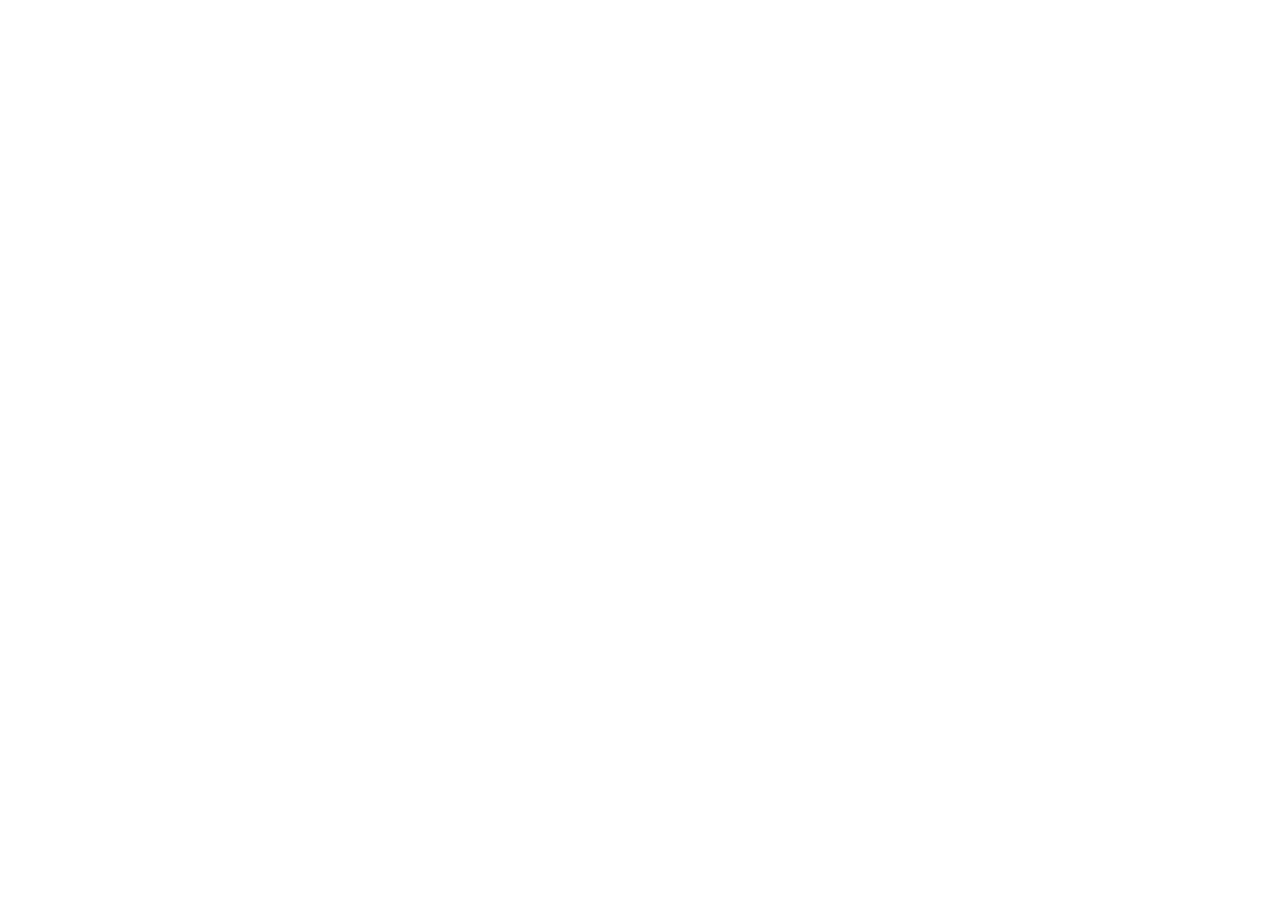
==== index.html @ fe88d81e "testing" ====
<!-- AR.js by @jerome_etienne - github: https://github.com/jeromeetienne/ar.js - info: https://medium.com/arjs/augmented-reality-in-10-lines-of-html-4e193ea9fdbf -->
<html>
	<head>
		<title>AR</title>
		<script src="https://aframe.io/releases/0.6.0/aframe.min.js"></script>
		<script src="https://jeromeetienne.github.io/AR.js/aframe/build/aframe-ar.js"></script>
		<script src="../gif_related/aframe-text-geometry-component.min.js"></script>
		<script src="../gif_related/aframe-gif-shader.js"></script>
		<script src = "aframe-geometry.js" ></script>
		<script src = "aframe-gif-shader.js" ></script>
	</head>

	<body style='margin : 0px; overflow: hidden;'>
		<a-scene embedded arjs='sourceType: webcam;'>
			<a-entity scale="2 1 10" rotation="-90 0 0" geometry="primitive:plane" material="shader:gif;src:url(giphy.gif);" gif="" transparent="true" >
				<a-animation attribute="scale"
	              dur="10000"
	              from= "2 1 1"
	              to="2 1 2"
	              direction='alternate-reverse'
	              easing= "ease-in"
	              repeat="none">
				</a-animation>
			<!--<a-animation attribute="scale"-->
	  <!--            dur="1000"-->
	  <!--            from= "1 1 1"-->
	  <!--            to="2 2 2"-->
	  <!--            easing= "ease-in-out-circ"     -->
	  <!--            >-->
			<!--</a-animation>-->
			</a-entity>
			<a-marker-camera type='pattern' url='pattern-marker.patt'></a-marker-camera>
		</a-scene>
	</body>

</html>

	<!--<a-sphere src="https://raw.githubusercontent.com/aframevr/sample-assets/master/assets/images/space/earth_atmos_4096.jpg" radius="0.5" position="0 0.5 0" segments-height="53">-->
	     <!--    <a-animation attribute="scale"-->
	     <!--         dur="1000"-->
	     <!--         from= "1 1 1"-->
	     <!--         to="2 2 2"-->
	     <!--         direction='alternate-reverse'-->
	     <!--         easing= "ease-in-out-circ"     -->
	     <!--         repeat="indefinite"></a-animation>-->
	    	<!--</a-sphere>		-->
	    	<!--<a-box position="0 0.5 0" material='opacity: 0.5;'>-->
	   <!-- 		<video width="320" height="240" controls playsinline autoplay muted id="videoId">-->
				<!--  <source src="movie.mp4" type="video/mp4">-->
				<!--  <source src="movie.ogg" type="video/ogg">-->
				<!--  Your browser does not support the video tag.-->
				<!--</video>-->
	    		<!--<video width="320" height="240" controls autoplay muted id="videoId">-->
				<!--  <source src="https://www.youtube.com/embed/tgbNymZ7vqY?autoplay=1" type="video/mp4">-->
				<!--  Your browser does not support the video tag.-->
				<!--</video>-->
			<!--</a-box>-->
		<!--<a-marker-camera preset='myCustomMarker'>-->
		<!--	<a-box position='0 0.5 0' color='blue' material='opacity: 0.5;'></a-box>-->
		<!--</a-marker-camera>-->

			<!--<a-marker preset='hiro' type='pattern' url='pattern-marker4.patt'></a-marker>-->
				<!--<a-sphere position='0 0.5 0' color='blue' material='opacity: 0.5;'></a-sphere>-->
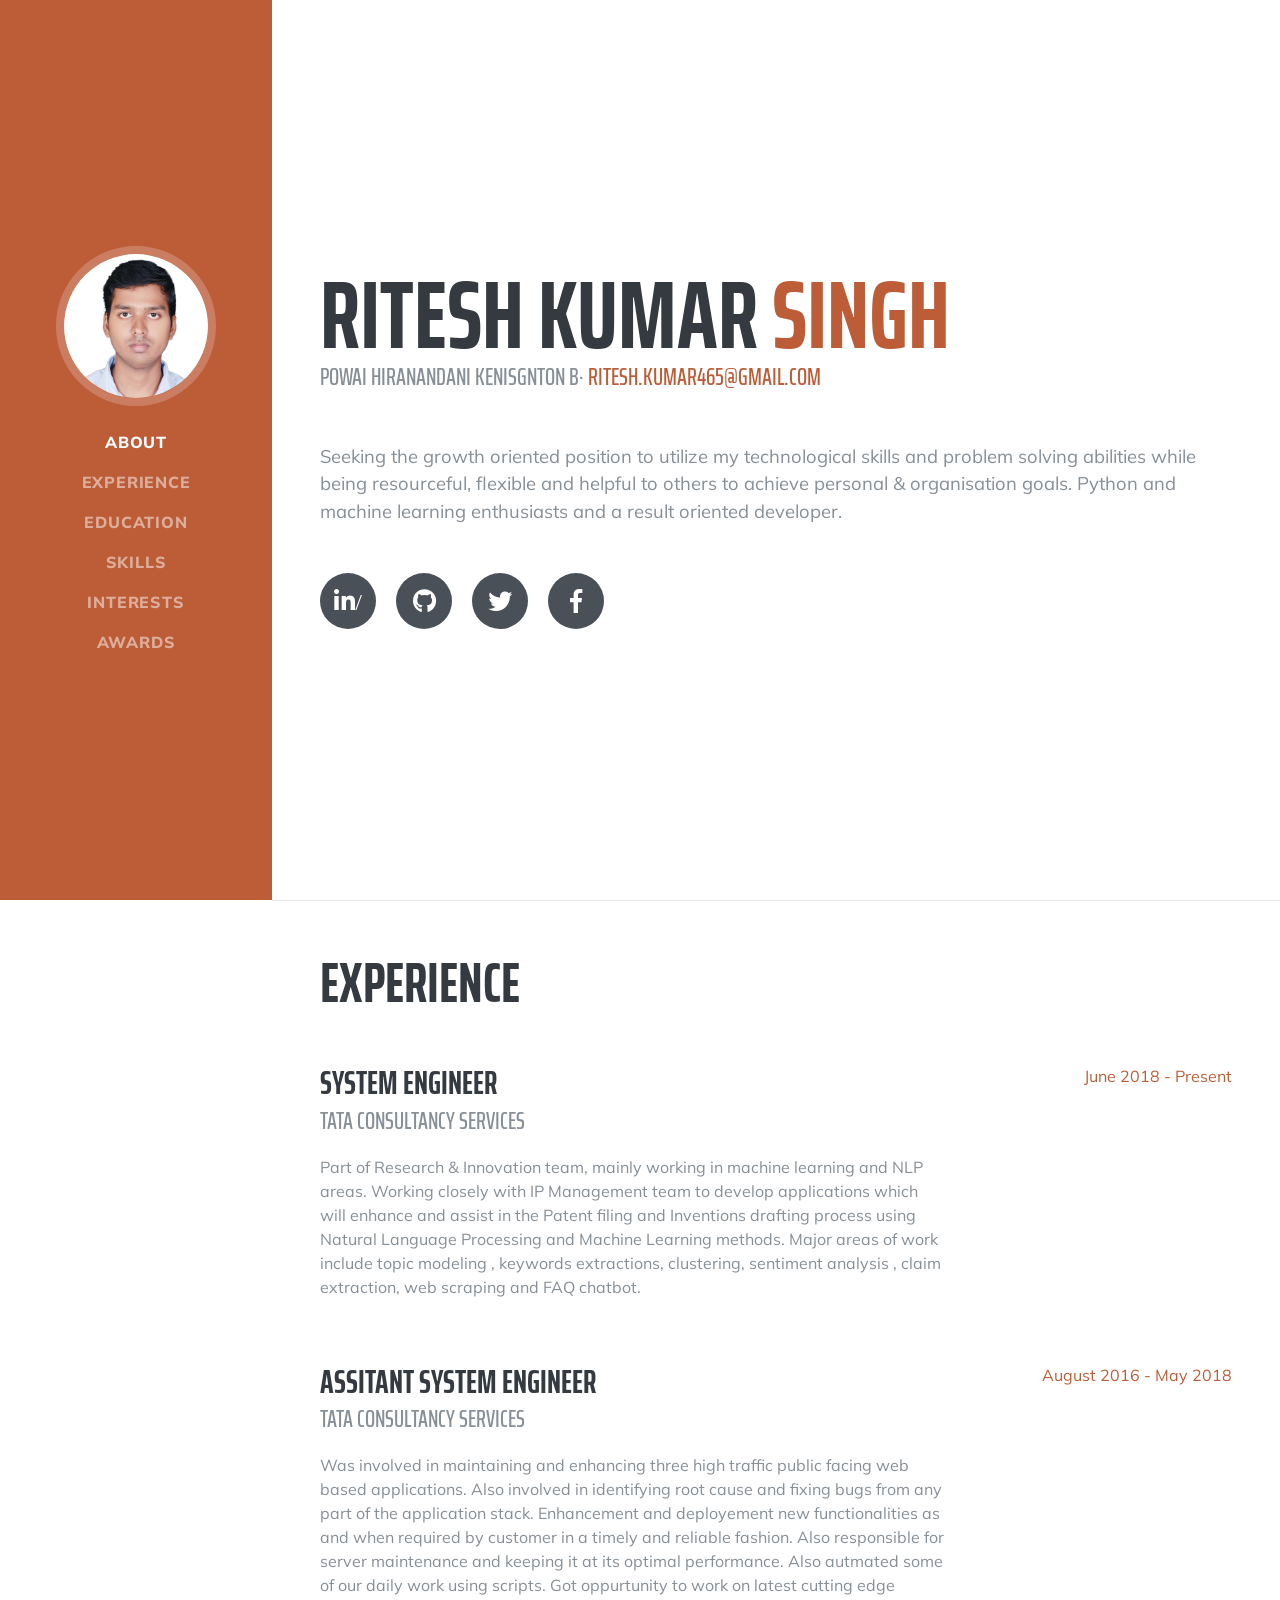
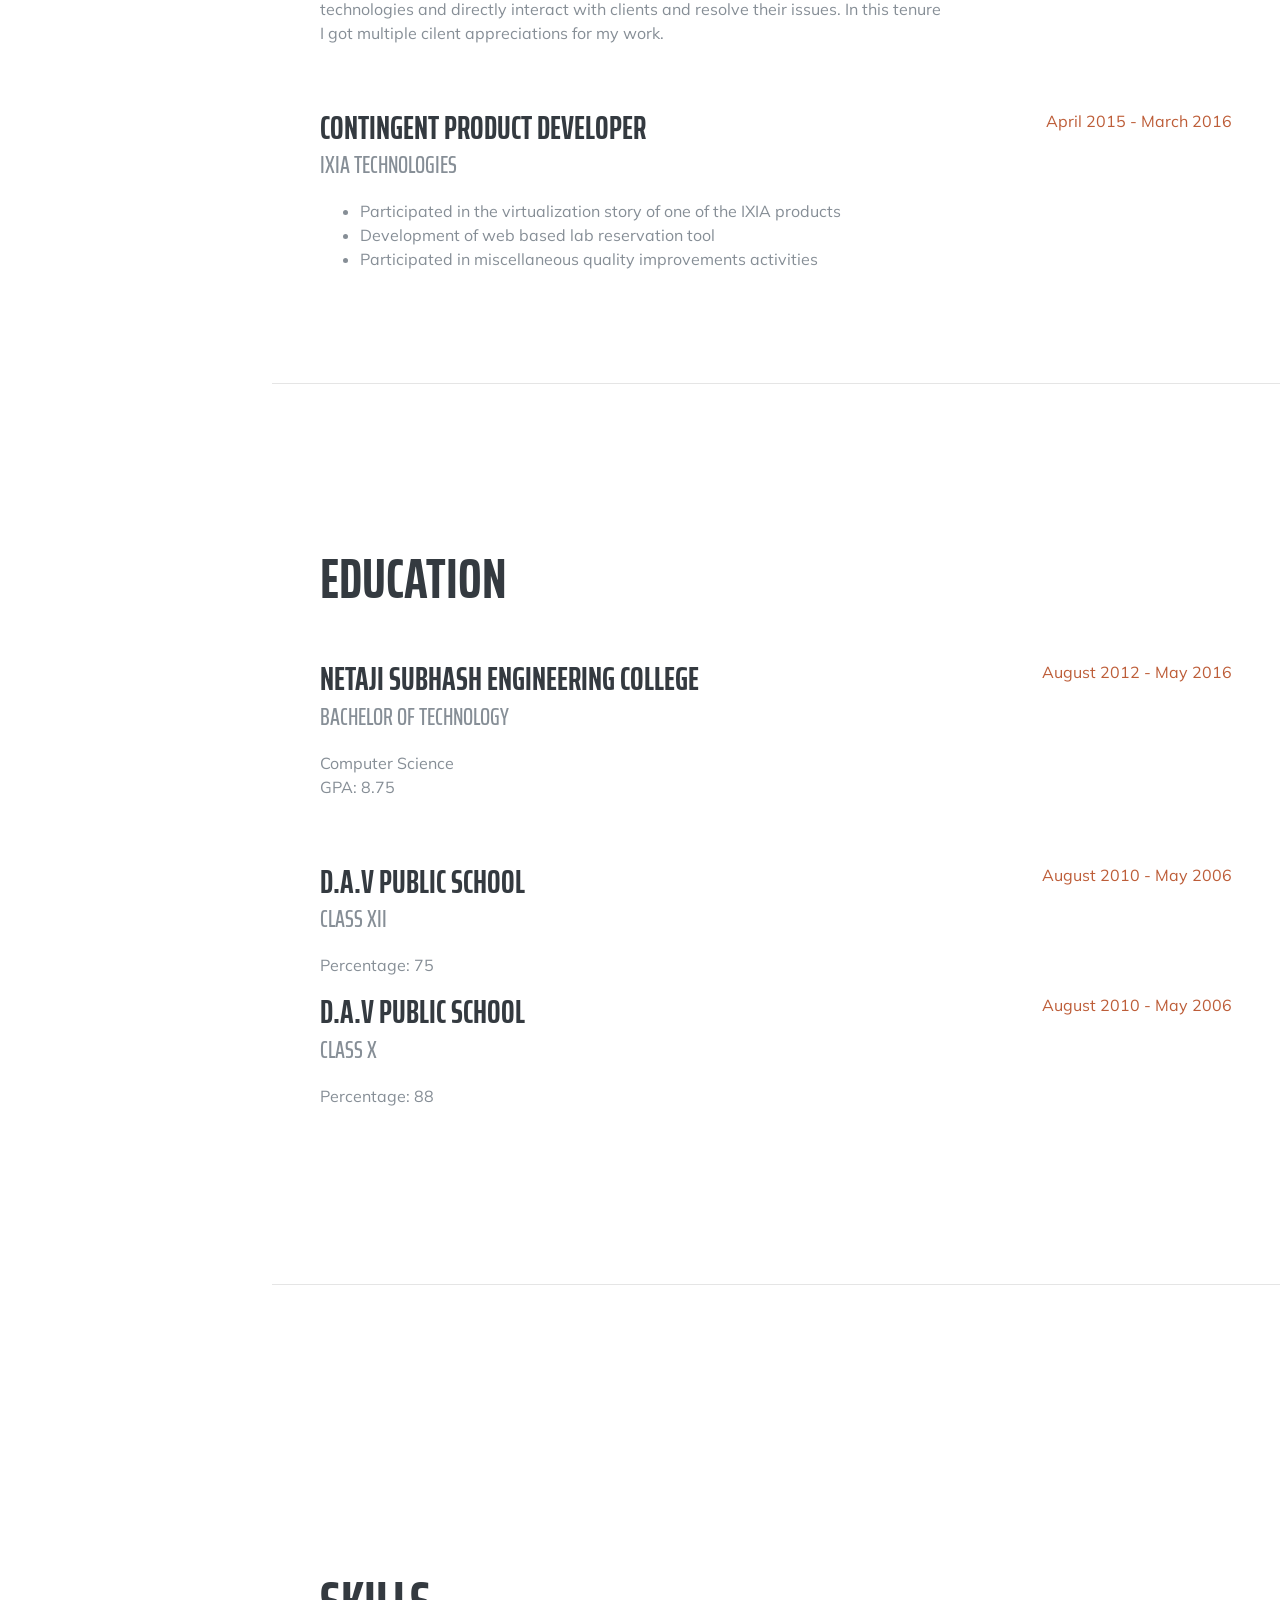
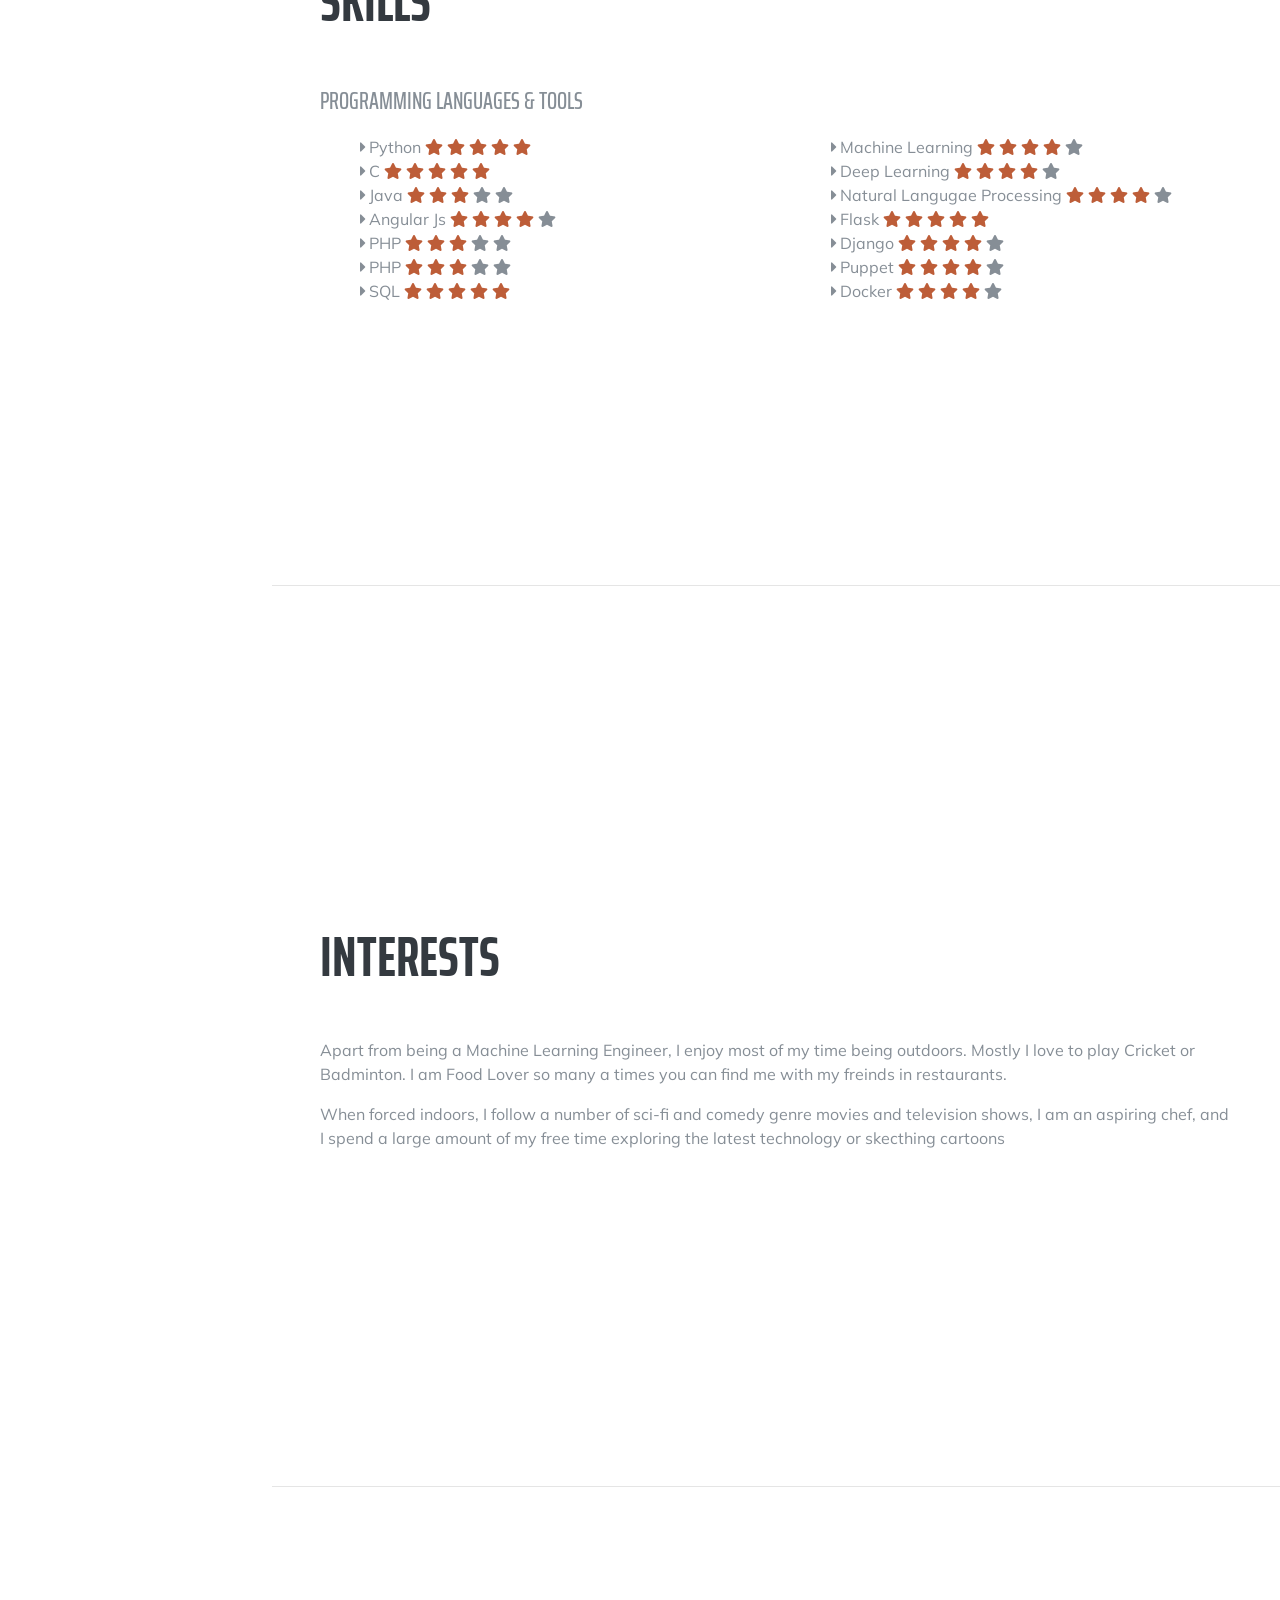
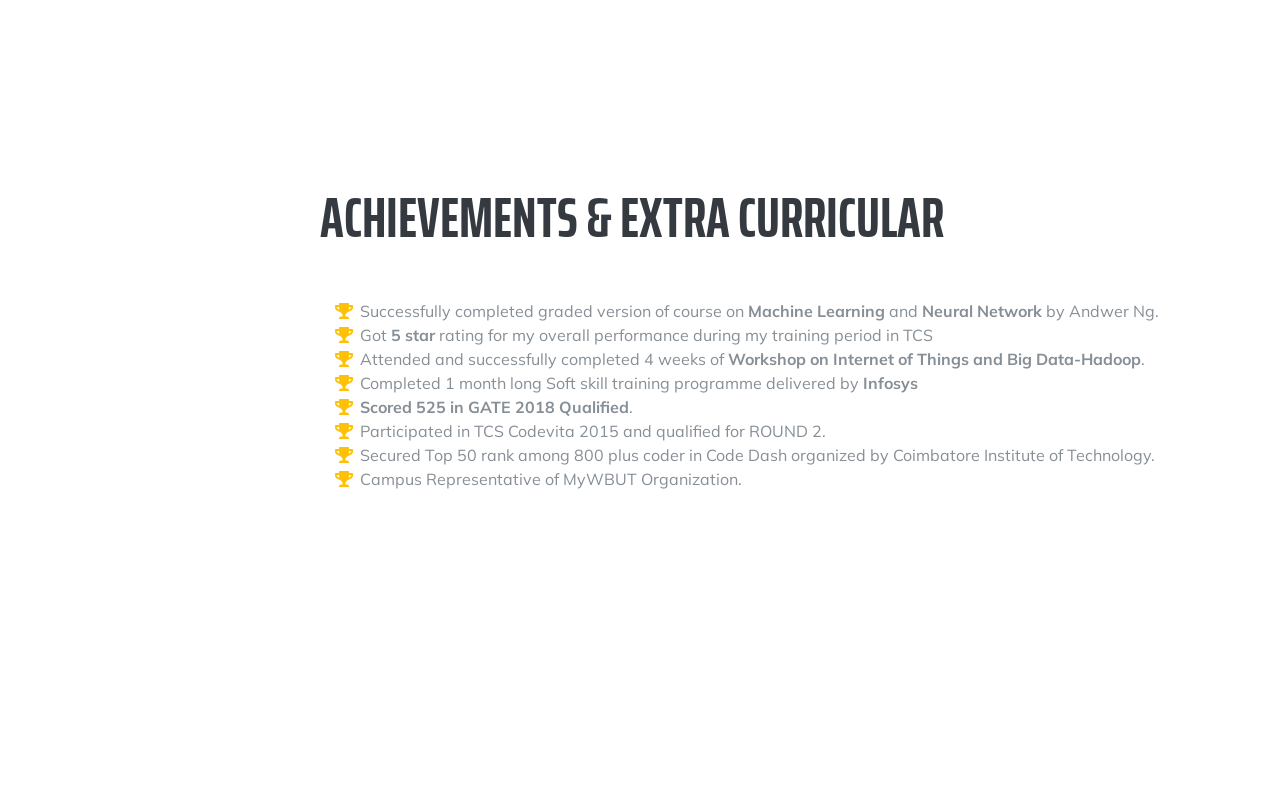
==== commit 67ee534e: "Initial push" ====
--- a/index.html
+++ b/index.html
@@ -1,65 +1,399 @@
-
-
-<!-- AR.js by @jerome_etienne - github: https://github.com/jeromeetienne/ar.js - info: https://medium.com/arjs/augmented-reality-in-10-lines-of-html-4e193ea9fdbf -->
-<html>
-	<head>
-		<title>AR</title>
-		<script src="https://aframe.io/releases/0.6.0/aframe.min.js"></script>
-		<script src="https://jeromeetienne.github.io/AR.js/aframe/build/aframe-ar.js"></script>
-		<script src="../gif_related/aframe-text-geometry-component.min.js"></script>
-		<script src="../gif_related/aframe-gif-shader.js"></script>
-		<script src = "aframe-geometry.js" ></script>
-		<script src = "aframe-gif-shader.js" ></script>
-	</head>
-
-	<body style='margin : 0px; overflow: hidden;'>
-		<a-scene embedded arjs='sourceType: webcam;'>
-			<a-entity scale="2 1 10" rotation="-90 0 0" geometry="primitive:plane" material="shader:gif;src:url(giphy.gif);" gif="" transparent="true" >
-				<a-animation attribute="scale"
-	              dur="10000"
-	              from= "2 1 1"
-	              to="2 1 2"
-	              direction='alternate-reverse'
-	              easing= "ease-in"
-	              repeat="none">
-				</a-animation>
-			<!--<a-animation attribute="scale"-->
-	  <!--            dur="1000"-->
-	  <!--            from= "1 1 1"-->
-	  <!--            to="2 2 2"-->
-	  <!--            easing= "ease-in-out-circ"     -->
-	  <!--            >-->
-			<!--</a-animation>-->
-			</a-entity>
-			<a-marker-camera type='pattern' url='pattern-marker.patt'></a-marker-camera>
-		</a-scene>
-	</body>
+<!DOCTYPE html>
+<html lang="en">
+
+<head>
+
+  <meta charset="utf-8">
+  <meta name="viewport" content="width=device-width, initial-scale=1, shrink-to-fit=no">
+  <meta name="description" content="">
+  <meta name="author" content="">
+
+  <title>Resume - Start Bootstrap Theme</title>
+
+  <!-- Bootstrap core CSS -->
+  <link href="vendor/bootstrap/css/bootstrap.min.css" rel="stylesheet">
+
+  <!-- Custom fonts for this template -->
+  <link href="https://fonts.googleapis.com/css?family=Saira+Extra+Condensed:500,700" rel="stylesheet">
+  <link href="https://fonts.googleapis.com/css?family=Muli:400,400i,800,800i" rel="stylesheet">
+  <link href="vendor/fontawesome-free/css/all.min.css" rel="stylesheet">
+
+  <!-- Custom styles for this template -->
+  <link href="css/resume.min.css" rel="stylesheet">
+
+</head>
+
+<body id="page-top">
+
+  <nav class="navbar navbar-expand-lg navbar-dark bg-primary fixed-top" id="sideNav">
+    <a class="navbar-brand js-scroll-trigger" href="#page-top">
+      <span class="d-block d-lg-none">Ritesh Kumar Singh</span>
+      <span class="d-none d-lg-block">
+        <img class="img-fluid img-profile rounded-circle mx-auto mb-2" src="img/profile.jpg" alt="">
+      </span>
+    </a>
+    <button class="navbar-toggler" type="button" data-toggle="collapse" data-target="#navbarSupportedContent" aria-controls="navbarSupportedContent" aria-expanded="false" aria-label="Toggle navigation">
+      <span class="navbar-toggler-icon"></span>
+    </button>
+    <div class="collapse navbar-collapse" id="navbarSupportedContent">
+      <ul class="navbar-nav">
+        <li class="nav-item">
+          <a class="nav-link js-scroll-trigger" href="#about">About</a>
+        </li>
+        <li class="nav-item">
+          <a class="nav-link js-scroll-trigger" href="#experience">Experience</a>
+        </li>
+        <li class="nav-item">
+          <a class="nav-link js-scroll-trigger" href="#education">Education</a>
+        </li>
+        <li class="nav-item">
+          <a class="nav-link js-scroll-trigger" href="#skills">Skills</a>
+        </li>
+        <li class="nav-item">
+          <a class="nav-link js-scroll-trigger" href="#interests">Interests</a>
+        </li>
+        <li class="nav-item">
+          <a class="nav-link js-scroll-trigger" href="#awards">Awards</a>
+        </li>
+      </ul>
+    </div>
+  </nav>
+
+  <div class="container-fluid p-0">
+
+    <section class="resume-section p-3 p-lg-5 d-flex align-items-center" id="about">
+      <div class="w-100">
+        <h1 class="mb-0">Ritesh Kumar
+          <span class="text-primary">Singh</span>
+        </h1>
+        <div class="subheading mb-5">Powai Hiranandani Kenisgnton B·
+          <a href="mailto:name@email.com">ritesh.kumar465@gmail.com</a>
+        </div>
+        <p class="lead mb-5">Seeking the growth oriented position to utilize my technological skills and problem solving abilities while being resourceful, flexible and helpful to others to achieve personal & organisation goals. Python and machine learning enthusiasts and a result oriented developer.</p>
+        <div class="social-icons">
+          <a href="https://www.linkedin.com/in/ritesh-kumar-singh-38a24ab8">
+            <i class="fab fa-linkedin-in">/</i>
+          </a>
+          <a href="https://github.com/RiteshKSingh1709">
+            <i class="fab fa-github"></i>
+          </a>
+          <a href="#">
+            <i class="fab fa-twitter"></i>
+          </a>
+          <a href="https://www.facebook.com/profile.php?id=100002475124875">
+            <i class="fab fa-facebook-f"></i>
+          </a>
+        </div>
+      </div>
+    </section>
+
+    <hr class="m-0">
+
+    <section class="resume-section p-3 p-lg-5 d-flex justify-content-center" id="experience">
+      <div class="w-100">
+        <h2 class="mb-5">Experience</h2>
+
+        <div class="resume-item d-flex flex-column flex-md-row justify-content-between mb-5">
+          <div class="resume-content">
+            <h3 class="mb-0">System Engineer</h3>
+            <div class="subheading mb-3">Tata Consultancy Services</div>
+            <p>Part of Research & Innovation team, mainly working in machine learning
+                and NLP areas. Working closely with IP Management team to develop applications which will
+                enhance and assist in the Patent filing and Inventions drafting process using Natural Language
+                Processing and Machine Learning methods. Major areas of work include topic modeling ,
+                keywords extractions, clustering, sentiment analysis , claim extraction, web scraping and FAQ
+                chatbot.
+          </p>
+          </div>
+          <div class="resume-date text-md-right">
+            <span class="text-primary">June 2018 - Present</span>
+          </div>
+        </div>
+
+        <div class="resume-item d-flex flex-column flex-md-row justify-content-between mb-5">
+          <div class="resume-content">
+            <h3 class="mb-0">Assitant System Engineer</h3>
+            <div class="subheading mb-3">Tata Consultancy Services</div>
+            <p>Was involved in maintaining and enhancing three high traffic public
+                facing web based applications. Also involved in identifying root cause and fixing bugs from any
+                part of the application stack. Enhancement and deployement new functionalities as and when
+                required by customer in a timely and reliable fashion. Also responsible for server maintenance
+                and keeping it at its optimal performance. Also autmated some of our daily work using scripts.
+                Got oppurtunity to work on latest cutting edge technologies and directly interact with clients and
+                resolve their issues. In this tenure I got multiple cilent appreciations for my work.
+            </p>
+          </div>
+          <div class="resume-date text-md-right">
+            <span class="text-primary">August 2016 - May 2018</span>
+          </div>
+        </div>
+
+        <div class="resume-item d-flex flex-column flex-md-row justify-content-between mb-5">
+          <div class="resume-content">
+            <h3 class="mb-0">Contingent Product Developer</h3>
+            <div class="subheading mb-3">Ixia Technologies</div>
+            <ul>
+              <li>Participated in the virtualization story of one of the IXIA products</li>
+              <li>Development of web based lab reservation tool</li>
+              <li>Participated in miscellaneous quality improvements activities</li>
+            </ul>
+          </div>
+          <div class="resume-date text-md-right">
+            <span class="text-primary">April 2015 - March 2016</span>
+          </div>
+        </div>
+
+      </div>
+
+    </section>
+
+    <hr class="m-0">
+
+    <section class="resume-section p-3 p-lg-5 d-flex align-items-center" id="education">
+      <div class="w-100">
+        <h2 class="mb-5">Education</h2>
+
+        <div class="resume-item d-flex flex-column flex-md-row justify-content-between mb-5">
+          <div class="resume-content">
+            <h3 class="mb-0">Netaji Subhash Engineering College</h3>
+            <div class="subheading mb-3">Bachelor of Technology</div>
+            <div>Computer Science</div>
+            <p>GPA: 8.75</p>
+          </div>
+          <div class="resume-date text-md-right">
+            <span class="text-primary">August 2012 - May 2016</span>
+          </div>
+        </div>
+
+        <div class="resume-item d-flex flex-column flex-md-row justify-content-between">
+          <div class="resume-content">
+            <h3 class="mb-0">D.A.V Public School</h3>
+            <div class="subheading mb-3">Class XII</div>
+            <p>Percentage: 75</p>
+          </div>
+          <div class="resume-date text-md-right">
+            <span class="text-primary">August 2010 - May 2006</span>
+          </div>
+        </div>
+
+        <div class="resume-item d-flex flex-column flex-md-row justify-content-between">
+          <div class="resume-content">
+            <h3 class="mb-0">D.A.V Public School</h3>
+            <div class="subheading mb-3">Class X</div>
+            <p>Percentage: 88</p>
+          </div>
+          <div class="resume-date text-md-right">
+            <span class="text-primary">August 2010 - May 2006</span>
+          </div>
+        </div>
+
+      </div>
+    </section>
+
+    <hr class="m-0">
+    
+    <section class="resume-section p-3 p-lg-5 d-flex align-items-center" id="skills">
+      <div class="w-100">
+        <h2 class="mb-5">Skills</h2>
+
+        <div class="subheading mb-3">Programming Languages &amp; Tools</div>
+          <div class="row">
+            <div class="col-md-6">
+                <ul class="fa-ul mb-0">
+                  <li>
+                        <i class="fas fa-caret-right" ></i>
+                        Python
+                        <i class="fas fa-star" style="color:#bd5d38;"></i>
+                        <i class="fas fa-star" style="color:#bd5d38;"></i>
+                        <i class="fas fa-star" style="color:#bd5d38;"></i>
+                        <i class="fas fa-star" style="color:#bd5d38;"></i>
+                        <i class="fas fa-star" style="color:#bd5d38;"></i>
+                    </li>
+                    <li>
+                        <i class="fas fa-caret-right" ></i>
+                        C
+                        <i class="fas fa-star" style="color:#bd5d38;"></i>
+                        <i class="fas fa-star" style="color:#bd5d38;"></i>
+                        <i class="fas fa-star" style="color:#bd5d38;"></i>
+                        <i class="fas fa-star" style="color:#bd5d38;"></i>
+                        <i class="fas fa-star" style="color:#bd5d38;"></i>
+                    </li>
+                    <li>
+                        <i class="fas fa-caret-right" ></i>
+                        Java
+                        <i class="fas fa-star" style="color:#bd5d38;"></i>
+                        <i class="fas fa-star" style="color:#bd5d38;"></i>
+                        <i class="fas fa-star" style="color:#bd5d38;"></i>
+                        <i class="fas fa-star"></i>
+                        <i class="fas fa-star"></i>
+                    </li>
+                    <li>
+                        <i class="fas fa-caret-right" ></i>
+                        Angular Js
+                        <i class="fas fa-star" style="color:#bd5d38;"></i>
+                        <i class="fas fa-star" style="color:#bd5d38;"></i>
+                        <i class="fas fa-star" style="color:#bd5d38;"></i>
+                        <i class="fas fa-star" style="color:#bd5d38;"></i>
+                        <i class="fas fa-star"></i>
+                    </li>
+                    <li>
+                        <i class="fas fa-caret-right" ></i>
+                        PHP
+                        <i class="fas fa-star" style="color:#bd5d38;"></i>
+                        <i class="fas fa-star" style="color:#bd5d38;"></i>
+                        <i class="fas fa-star" style="color:#bd5d38;"></i>
+                        <i class="fas fa-star"></i>
+                        <i class="fas fa-star"></i>
+                    </li>
+                    <li>
+                        <i class="fas fa-caret-right" ></i>
+                        PHP
+                        <i class="fas fa-star" style="color:#bd5d38;"></i>
+                        <i class="fas fa-star" style="color:#bd5d38;"></i>
+                        <i class="fas fa-star" style="color:#bd5d38;"></i>
+                        <i class="fas fa-star"></i>
+                        <i class="fas fa-star"></i>
+                    </li>
+                    <li>
+                        <i class="fas fa-caret-right" ></i>
+                        SQL
+                        <i class="fas fa-star" style="color:#bd5d38;"></i>
+                        <i class="fas fa-star" style="color:#bd5d38;"></i>
+                        <i class="fas fa-star" style="color:#bd5d38;"></i>
+                        <i class="fas fa-star" style="color:#bd5d38;"></i>
+                        <i class="fas fa-star" style="color:#bd5d38;"></i>
+                    </li>
+                </ul>
+
+                </div>
+                <div class="col-md-6">
+                  <ul class="fa-ul mb-0">
+                      <li>
+                        <i class="fas fa-caret-right" ></i>
+                        Machine Learning
+                        <i class="fas fa-star" style="color:#bd5d38;"></i>
+                        <i class="fas fa-star" style="color:#bd5d38;"></i>
+                        <i class="fas fa-star" style="color:#bd5d38;"></i>
+                        <i class="fas fa-star" style="color:#bd5d38;"></i>
+                        <i class="fas fa-star" style="color:"></i>
+                      </li>
+                      <li>
+                        <i class="fas fa-caret-right" ></i>
+                        Deep Learning
+                        <i class="fas fa-star" style="color:#bd5d38;"></i>
+                        <i class="fas fa-star" style="color:#bd5d38;"></i>
+                        <i class="fas fa-star" style="color:#bd5d38;"></i>
+                        <i class="fas fa-star" style="color:#bd5d38;"></i>
+                        <i class="fas fa-star" style="color:"></i>
+                      </li>
+                      <li>
+                        <i class="fas fa-caret-right" ></i>
+                        Natural Langugae Processing
+                        <i class="fas fa-star" style="color:#bd5d38;"></i>
+                        <i class="fas fa-star" style="color:#bd5d38;"></i>
+                        <i class="fas fa-star" style="color:#bd5d38;"></i>
+                        <i class="fas fa-star" style="color:#bd5d38;"></i>
+                        <i class="fas fa-star" style="color:"></i>
+                      </li>
+                        <li>
+                        <i class="fas fa-caret-right" ></i>
+                        Flask
+                        <i class="fas fa-star" style="color:#bd5d38;"></i>
+                        <i class="fas fa-star" style="color:#bd5d38;"></i>
+                        <i class="fas fa-star" style="color:#bd5d38;"></i>
+                        <i class="fas fa-star" style="color:#bd5d38;"></i>
+                        <i class="fas fa-star" style="color:#bd5d38;"></i>
+                      </li>
+                        <li>
+                        <i class="fas fa-caret-right" ></i>
+                        Django
+                        <i class="fas fa-star" style="color:#bd5d38;"></i>
+                        <i class="fas fa-star" style="color:#bd5d38;"></i>
+                        <i class="fas fa-star" style="color:#bd5d38;"></i>
+                        <i class="fas fa-star" style="color:#bd5d38;"></i>
+                        <i class="fas fa-star"></i>
+                      </li>
+                        <li>
+                        <i class="fas fa-caret-right" ></i>
+                        Puppet
+                        <i class="fas fa-star" style="color:#bd5d38;"></i>
+                        <i class="fas fa-star" style="color:#bd5d38;"></i>
+                        <i class="fas fa-star" style="color:#bd5d38;"></i>
+                        <i class="fas fa-star" style="color:#bd5d38;"></i>
+                        <i class="fas fa-star"></i>
+                      </li>
+                      <li>
+                        <i class="fas fa-caret-right" ></i>
+                        Docker
+                        <i class="fas fa-star" style="color:#bd5d38;"></i>
+                        <i class="fas fa-star" style="color:#bd5d38;"></i>
+                        <i class="fas fa-star" style="color:#bd5d38;"></i>
+                        <i class="fas fa-star" style="color:#bd5d38;"></i>
+                        <i class="fas fa-star"></i>
+                      </li>
+                  </ul>
+                </div>
+          </div>
+    </section>
+
+    <hr class="m-0">
+
+    <section class="resume-section p-3 p-lg-5 d-flex align-items-center" id="interests">
+      <div class="w-100">
+        <h2 class="mb-5">Interests</h2>
+        <p>Apart from being a Machine Learning Engineer, I enjoy most of my time being outdoors. Mostly I love to play Cricket or Badminton. I am Food Lover so many a times you can find me with my freinds in restaurants. </p>
+        <p class="mb-0">When forced indoors, I follow a number of sci-fi and comedy genre movies and television shows, I am an aspiring chef, and I spend a large amount of my free time exploring the latest technology or skecthing cartoons</p>
+      </div>
+    </section>
+
+    <hr class="m-0">
+
+    <section class="resume-section p-3 p-lg-5 d-flex align-items-center" id="awards">
+      <div class="w-100">
+        <h2 class="mb-5">Achievements &amp; Extra Curricular</h2>
+        <ul class="fa-ul mb-0">
+          <li>
+            <i class="fa-li fa fa-trophy text-warning"></i>
+            Successfully completed graded version of course on <b>Machine Learning</b> and <b>Neural Network</b>
+by Andwer Ng.</li>
+          <li>
+            <i class="fa-li fa fa-trophy text-warning"></i>
+            Got <b>5 star</b> rating for my overall performance during my training period in TCS</li>
+          <li>
+            <i class="fa-li fa fa-trophy text-warning"></i>
+            Attended and successfully completed 4 weeks of <b>Workshop on Internet of Things and Big
+Data-Hadoop</b>.</li>
+          <li>
+            <i class="fa-li fa fa-trophy text-warning"></i>
+            Completed 1 month long Soft skill training programme delivered by <b>Infosys</b></li>
+          <li>
+            <i class="fa-li fa fa-trophy text-warning"></i>
+            <b>Scored 525 in GATE 2018 Qualified</b>.</li>
+          <li>
+            <i class="fa-li fa fa-trophy text-warning"></i>
+            Participated in TCS Codevita 2015 and qualified for ROUND 2.</li>
+          <li>
+            <i class="fa-li fa fa-trophy text-warning"></i>
+            Secured Top 50 rank among 800 plus coder in Code Dash organized by Coimbatore Institute of Technology.</li>
+          <li>
+            <i class="fa-li fa fa-trophy text-warning"></i>
+            Campus Representative of MyWBUT Organization.</li>
+        </ul>
+      </div>
+    </section>
+
+  </div>
+
+  <!-- Bootstrap core JavaScript -->
+  <script src="vendor/jquery/jquery.min.js"></script>
+  <script src="vendor/bootstrap/js/bootstrap.bundle.min.js"></script>
+
+  <!-- Plugin JavaScript -->
+  <script src="vendor/jquery-easing/jquery.easing.min.js"></script>
+
+  <!-- Custom scripts for this template -->
+  <script src="js/resume.min.js"></script>
+
+</body>
 
 </html>
-
-	<!--<a-sphere src="https://raw.githubusercontent.com/aframevr/sample-assets/master/assets/images/space/earth_atmos_4096.jpg" radius="0.5" position="0 0.5 0" segments-height="53">-->
-	     <!--    <a-animation attribute="scale"-->
-	     <!--         dur="1000"-->
-	     <!--         from= "1 1 1"-->
-	     <!--         to="2 2 2"-->
-	     <!--         direction='alternate-reverse'-->
-	     <!--         easing= "ease-in-out-circ"     -->
-	     <!--         repeat="indefinite"></a-animation>-->
-	    	<!--</a-sphere>		-->
-	    	<!--<a-box position="0 0.5 0" material='opacity: 0.5;'>-->
-	   <!-- 		<video width="320" height="240" controls playsinline autoplay muted id="videoId">-->
-				<!--  <source src="movie.mp4" type="video/mp4">-->
-				<!--  <source src="movie.ogg" type="video/ogg">-->
-				<!--  Your browser does not support the video tag.-->
-				<!--</video>-->
-	    		<!--<video width="320" height="240" controls autoplay muted id="videoId">-->
-				<!--  <source src="https://www.youtube.com/embed/tgbNymZ7vqY?autoplay=1" type="video/mp4">-->
-				<!--  Your browser does not support the video tag.-->
-				<!--</video>-->
-			<!--</a-box>-->
-		<!--<a-marker-camera preset='myCustomMarker'>-->
-		<!--	<a-box position='0 0.5 0' color='blue' material='opacity: 0.5;'></a-box>-->
-		<!--</a-marker-camera>-->
-
-			<!--<a-marker preset='hiro' type='pattern' url='pattern-marker4.patt'></a-marker>-->
-				<!--<a-sphere position='0 0.5 0' color='blue' material='opacity: 0.5;'></a-sphere>-->
--- a/css/resume.min.css
+++ b/css/resume.min.css
@@ -0,0 +1,5 @@
+/*!
+ * Start Bootstrap - Resume v5.0.3 (https://startbootstrap.com/template-overviews/resume)
+ * Copyright 2013-2019 Start Bootstrap
+ * Licensed under MIT (https://github.com/BlackrockDigital/startbootstrap-resume/blob/master/LICENSE)
+ */body{font-family:Muli,-apple-system,BlinkMacSystemFont,'Segoe UI',Roboto,'Helvetica Neue',Arial,sans-serif,'Apple Color Emoji','Segoe UI Emoji','Segoe UI Symbol','Noto Color Emoji';padding-top:54px;color:#868e96}@media (min-width:992px){body{padding-top:0;padding-left:17rem}}h1,h2,h3,h4,h5,h6{font-family:'Saira Extra Condensed',-apple-system,BlinkMacSystemFont,'Segoe UI',Roboto,'Helvetica Neue',Arial,sans-serif,'Apple Color Emoji','Segoe UI Emoji','Segoe UI Symbol','Noto Color Emoji';font-weight:700;text-transform:uppercase;color:#343a40}h1{font-size:6rem;line-height:5.5rem}h2{font-size:3.5rem}h3{font-size:2rem}p.lead{font-size:1.15rem;font-weight:400}.subheading{text-transform:uppercase;font-weight:500;font-family:'Saira Extra Condensed',-apple-system,BlinkMacSystemFont,'Segoe UI',Roboto,'Helvetica Neue',Arial,sans-serif,'Apple Color Emoji','Segoe UI Emoji','Segoe UI Symbol','Noto Color Emoji';font-size:1.5rem}.social-icons a{display:inline-block;height:3.5rem;width:3.5rem;background-color:#495057;color:#fff!important;border-radius:100%;text-align:center;font-size:1.5rem;line-height:3.5rem;margin-right:1rem}.social-icons a:last-child{margin-right:0}.social-icons a:hover{background-color:#bd5d38}.dev-icons{font-size:3rem}.dev-icons .list-inline-item i:hover{color:#bd5d38}#sideNav .navbar-nav .nav-item .nav-link{font-weight:800;letter-spacing:.05rem;text-transform:uppercase}#sideNav .navbar-toggler:focus{outline-color:#d48a6e}@media (min-width:992px){#sideNav{text-align:center;position:fixed;top:0;left:0;display:-webkit-box;display:-ms-flexbox;display:flex;-webkit-box-orient:vertical;-webkit-box-direction:normal;-ms-flex-direction:column;flex-direction:column;width:17rem;height:100vh}#sideNav .navbar-brand{display:-webkit-box;display:-ms-flexbox;display:flex;margin:auto auto 0;padding:.5rem}#sideNav .navbar-brand .img-profile{max-width:10rem;max-height:10rem;border:.5rem solid rgba(255,255,255,.2)}#sideNav .navbar-collapse{display:-webkit-box;display:-ms-flexbox;display:flex;-webkit-box-align:start;-ms-flex-align:start;align-items:flex-start;-webkit-box-flex:0;-ms-flex-positive:0;flex-grow:0;width:100%;margin-bottom:auto}#sideNav .navbar-collapse .navbar-nav{-webkit-box-orient:vertical;-webkit-box-direction:normal;-ms-flex-direction:column;flex-direction:column;width:100%}#sideNav .navbar-collapse .navbar-nav .nav-item{display:block}#sideNav .navbar-collapse .navbar-nav .nav-item .nav-link{display:block}}section.resume-section{padding-top:5rem!important;padding-bottom:5rem!important;max-width:75rem}section.resume-section .resume-item .resume-date{min-width:none}@media (min-width:768px){section.resume-section{min-height:100vh}section.resume-section .resume-item .resume-date{min-width:18rem}}@media (min-width:992px){section.resume-section{padding-top:3rem!important;padding-bottom:3rem!important}}.bg-primary{background-color:#bd5d38!important}.text-primary{color:#bd5d38!important}a{color:#bd5d38}a:active,a:focus,a:hover{color:#824027}
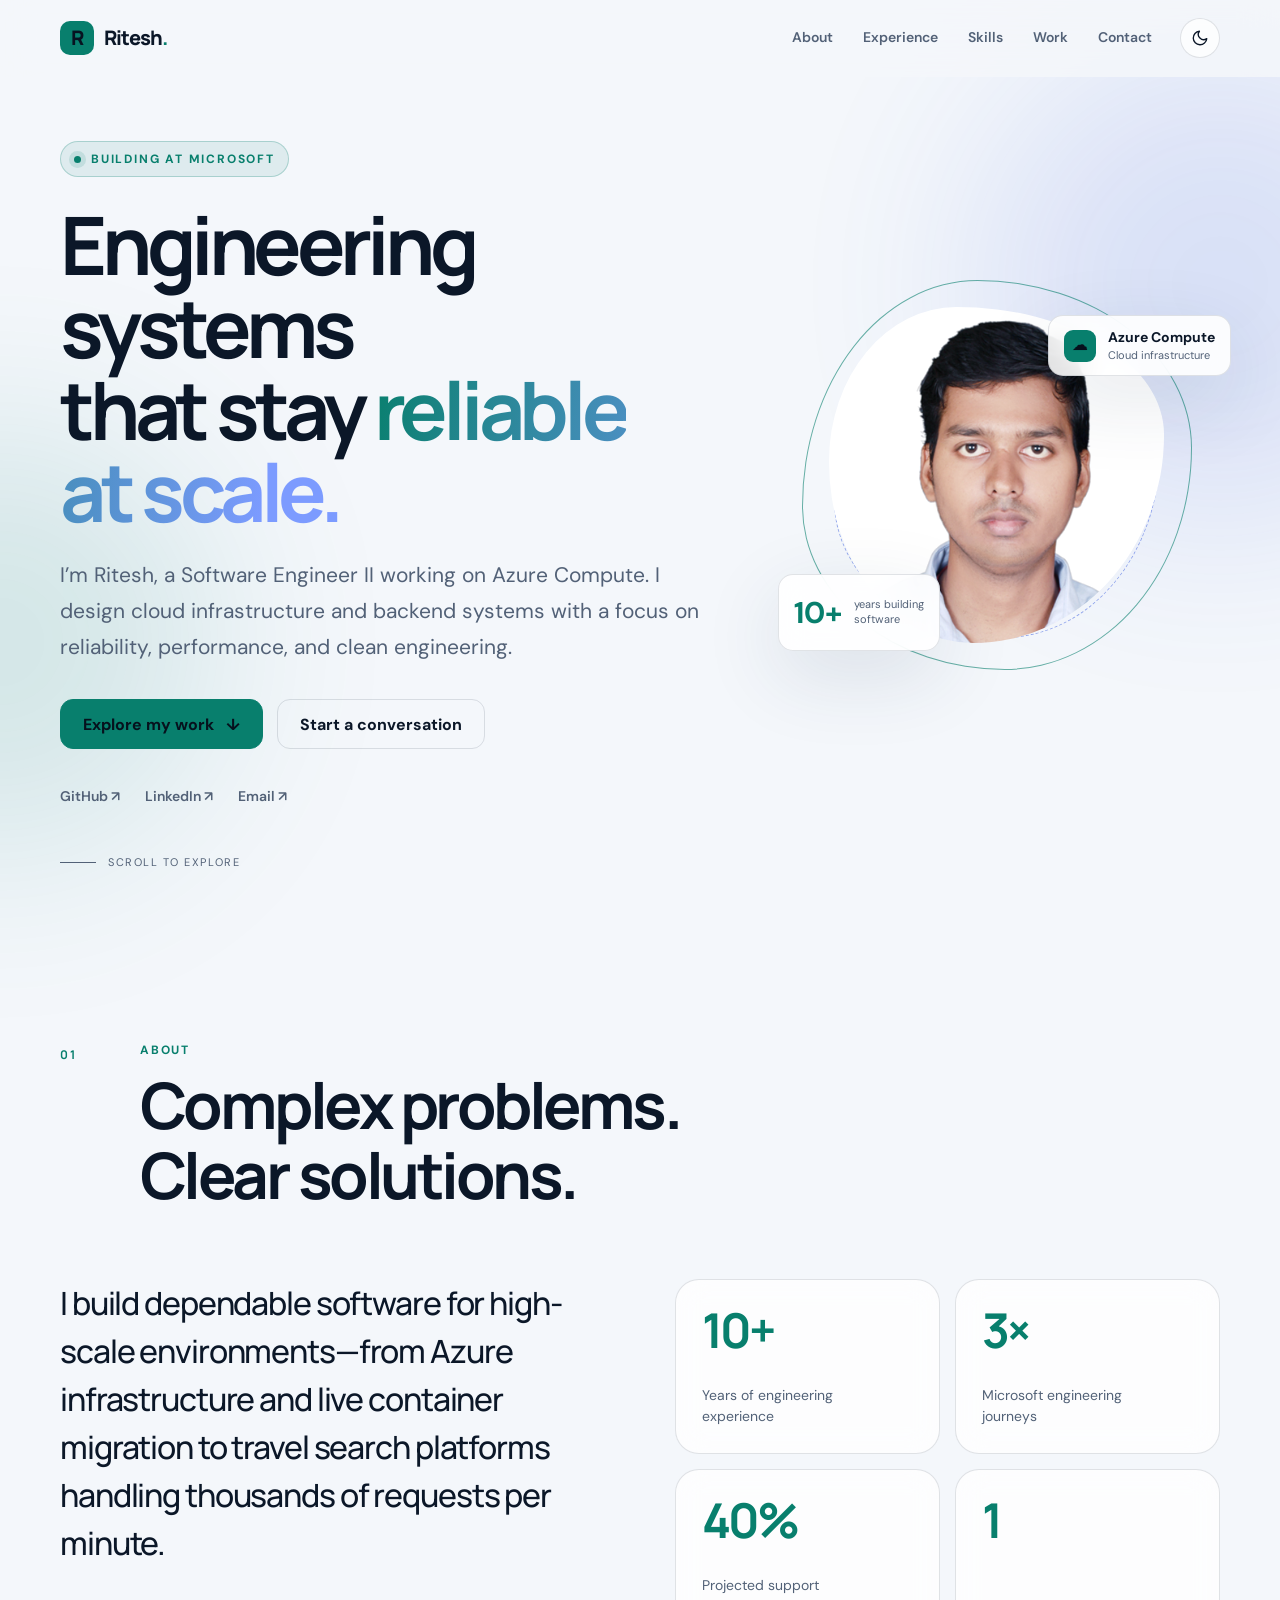
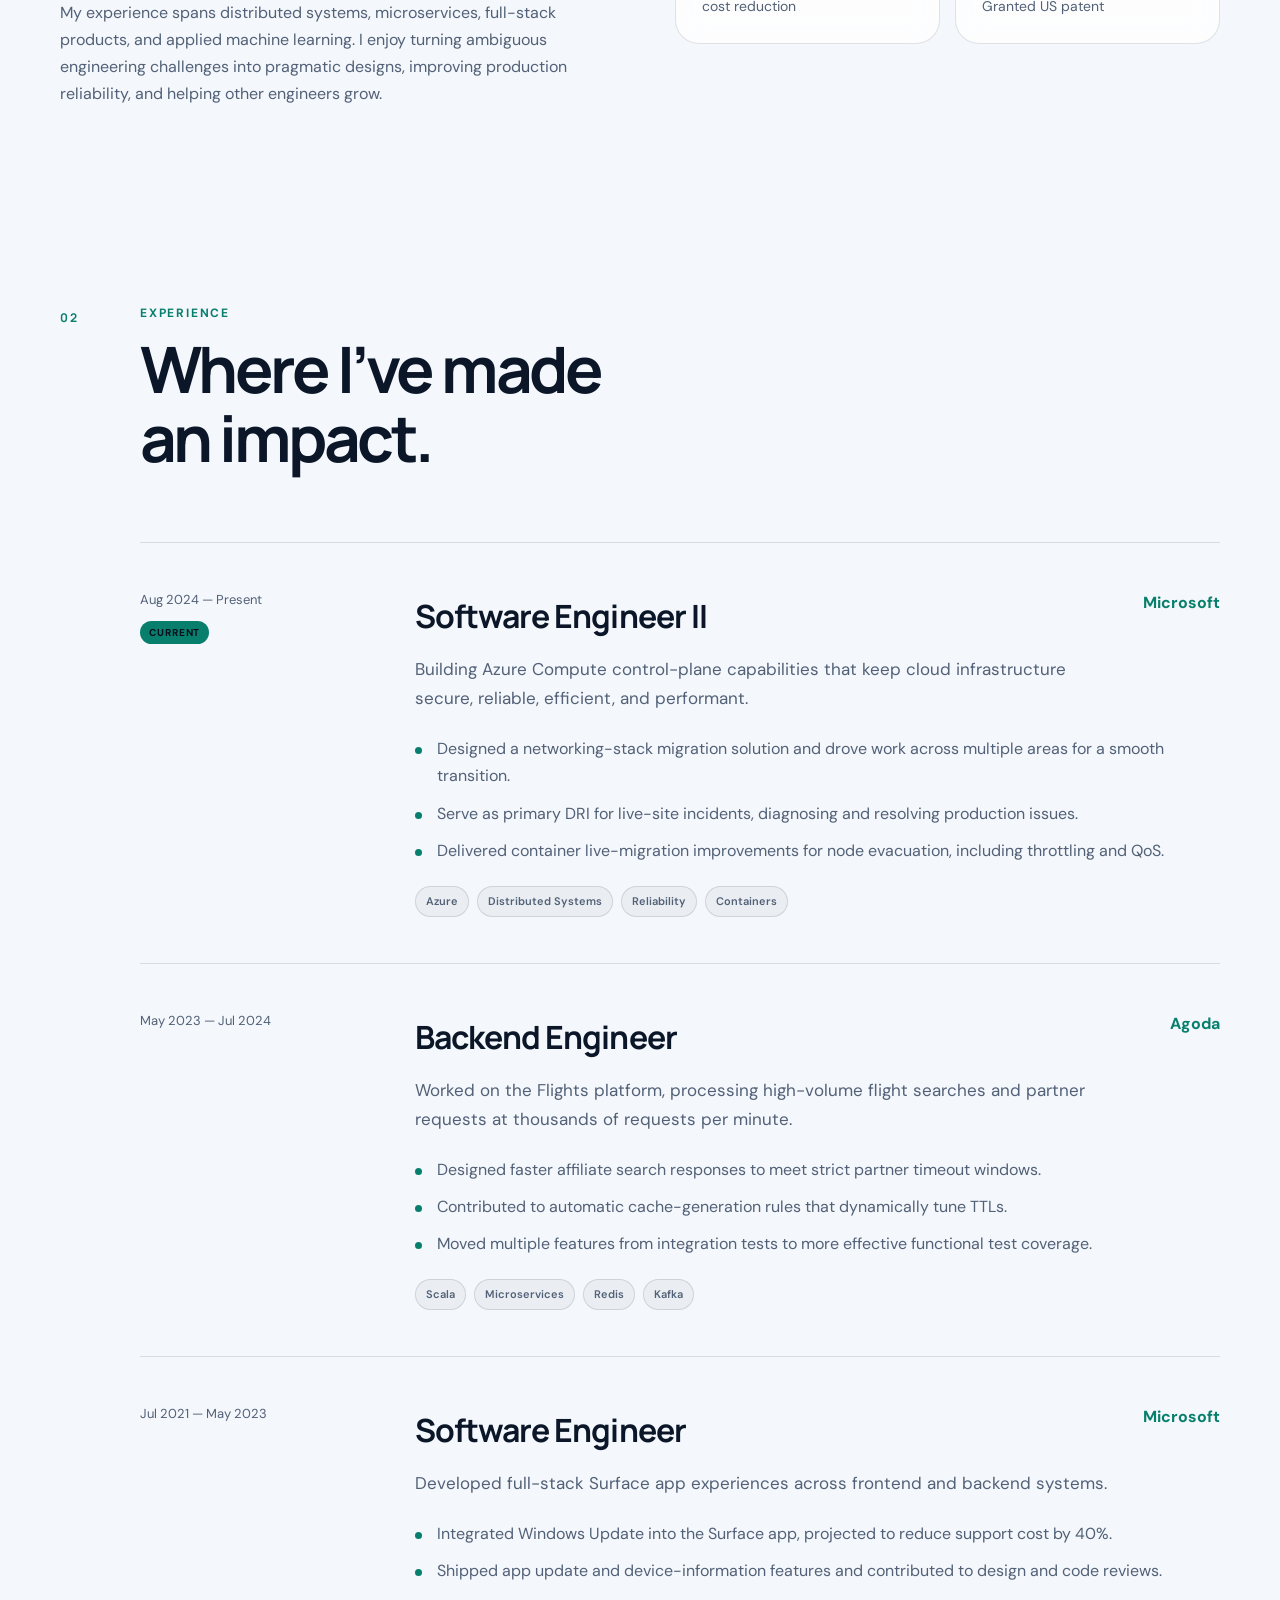
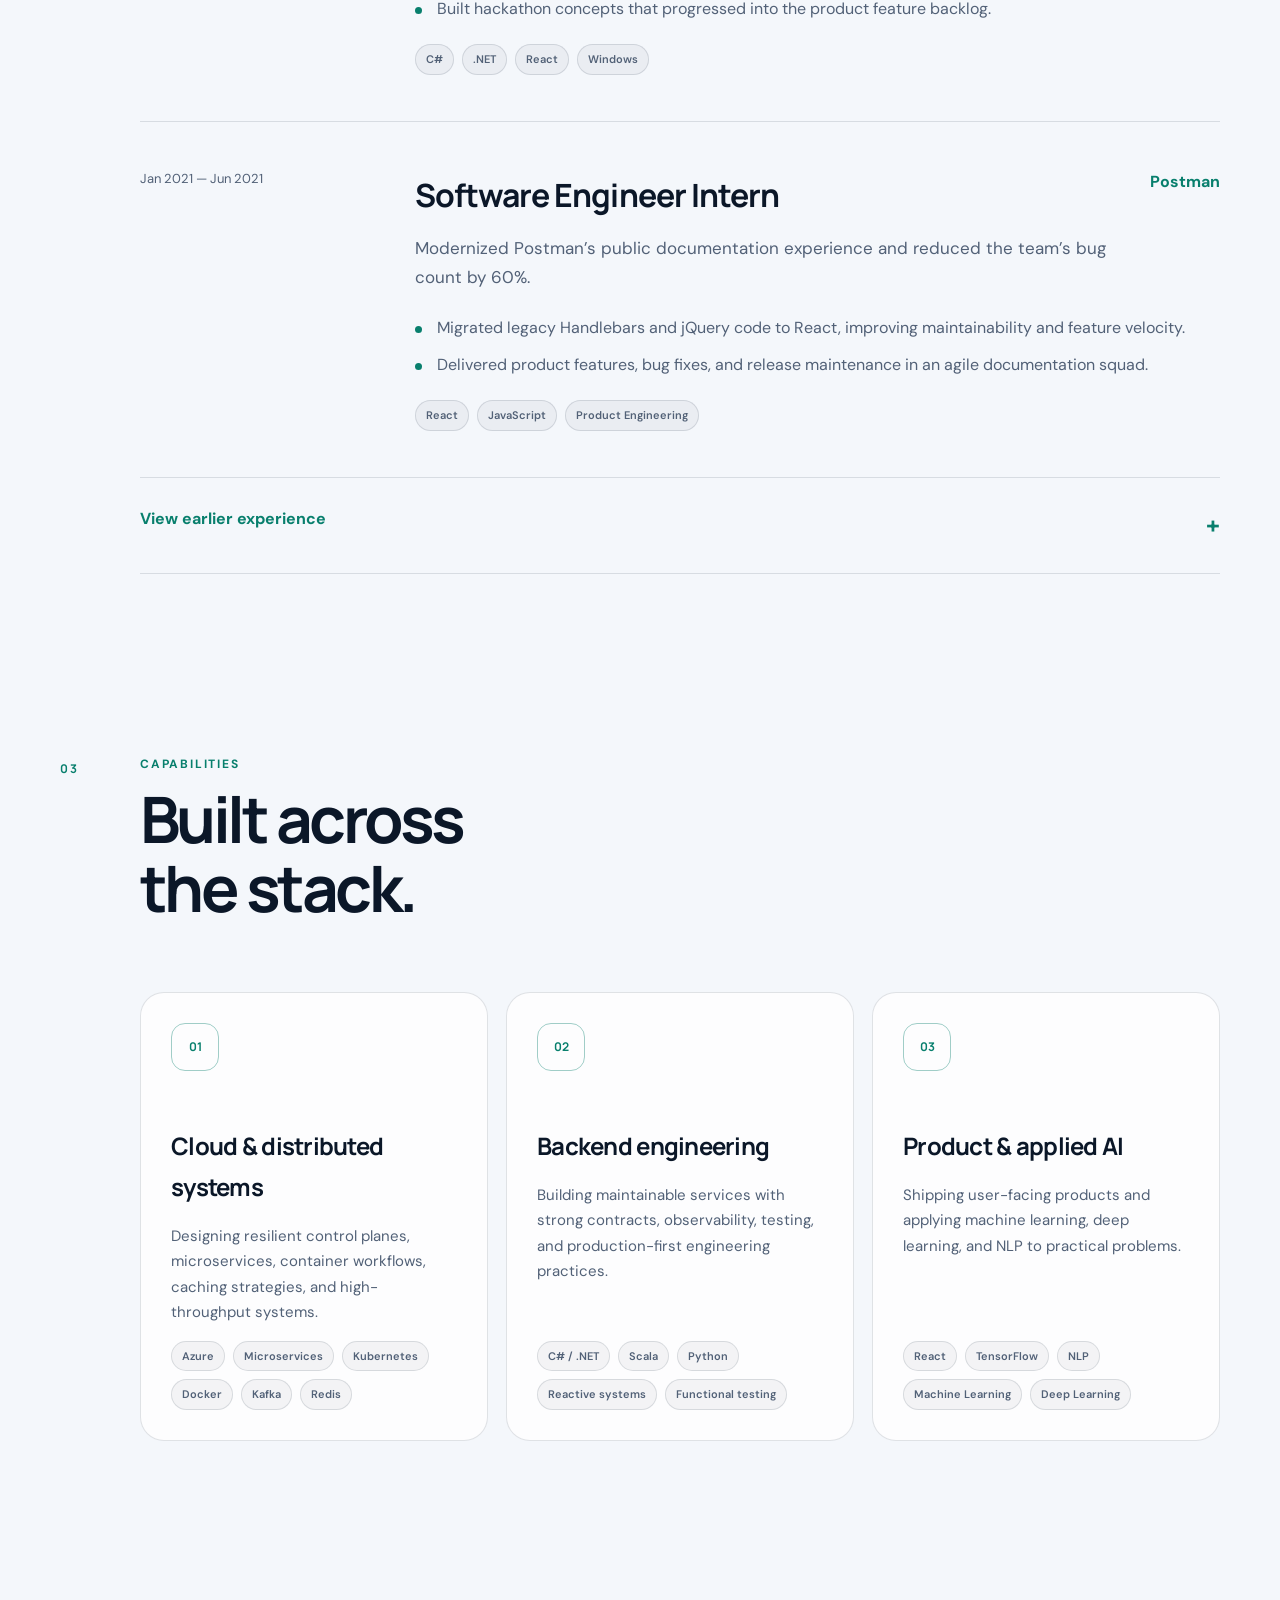
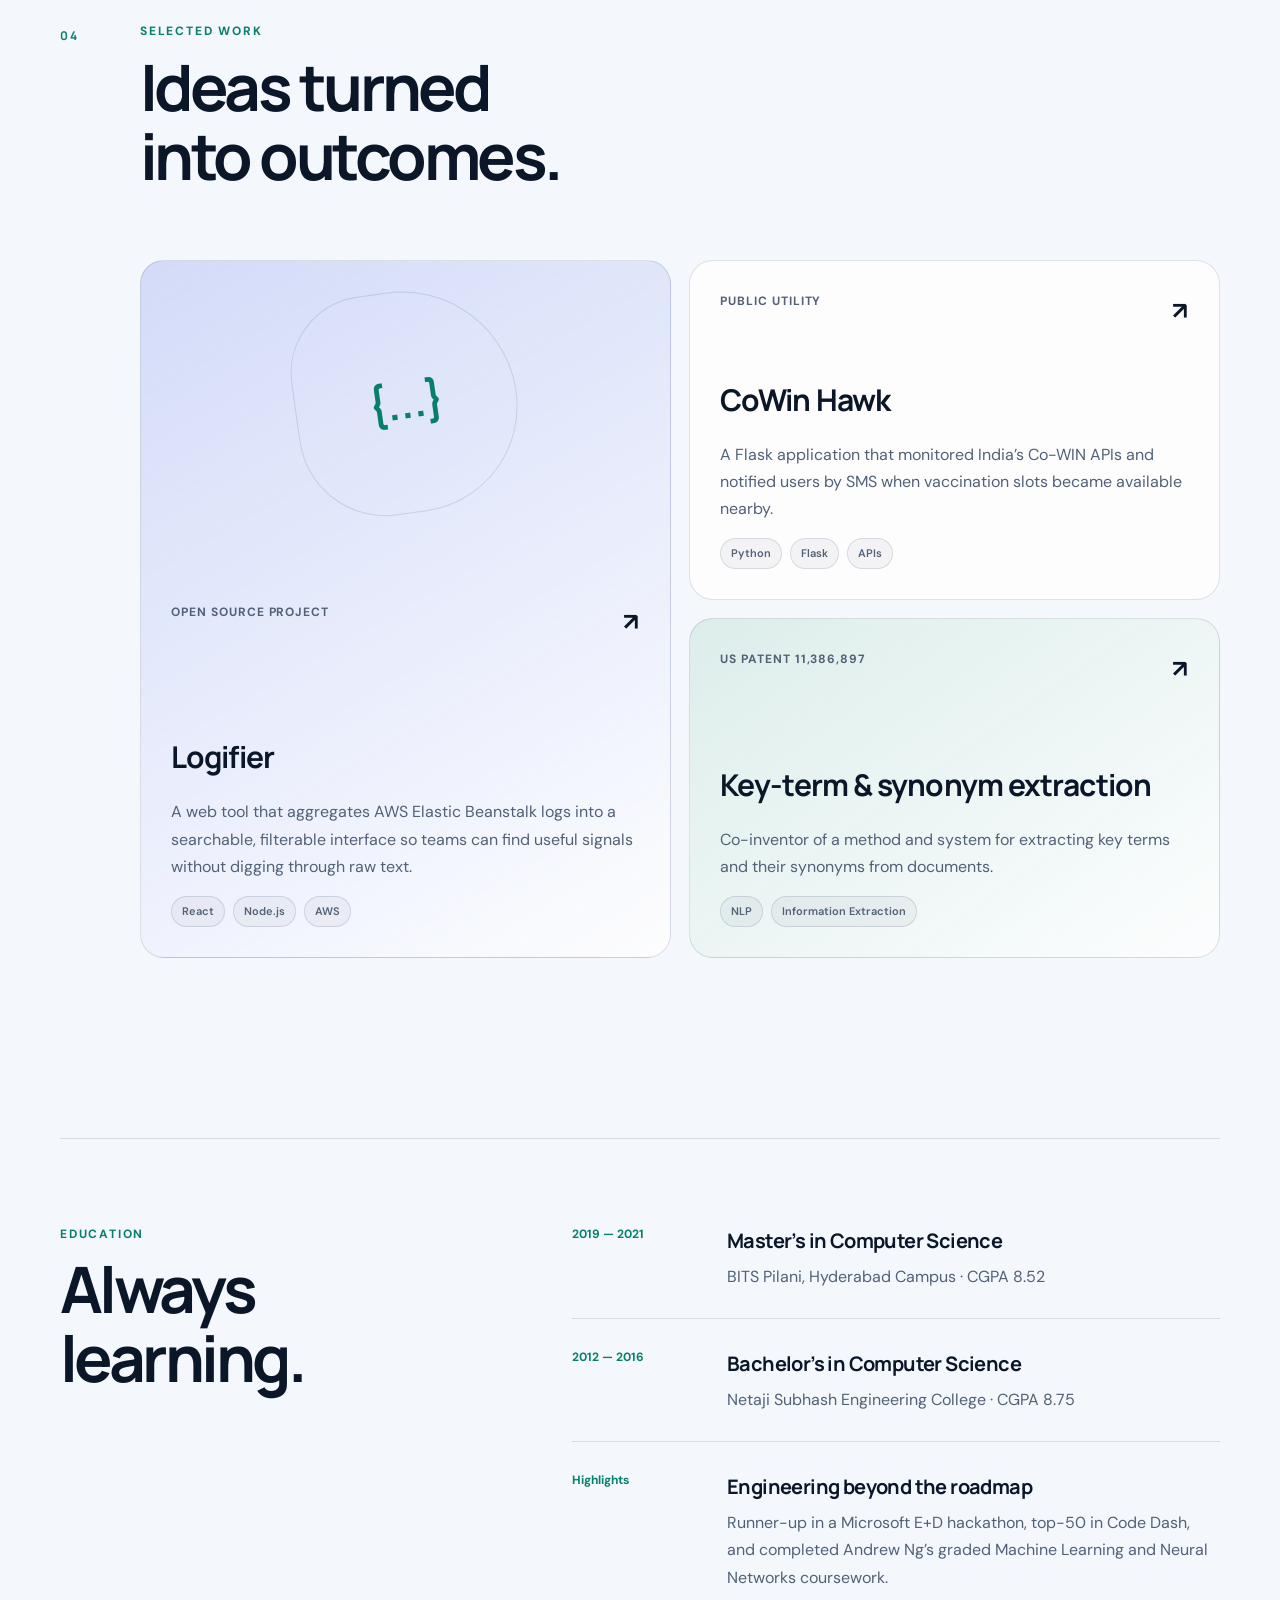
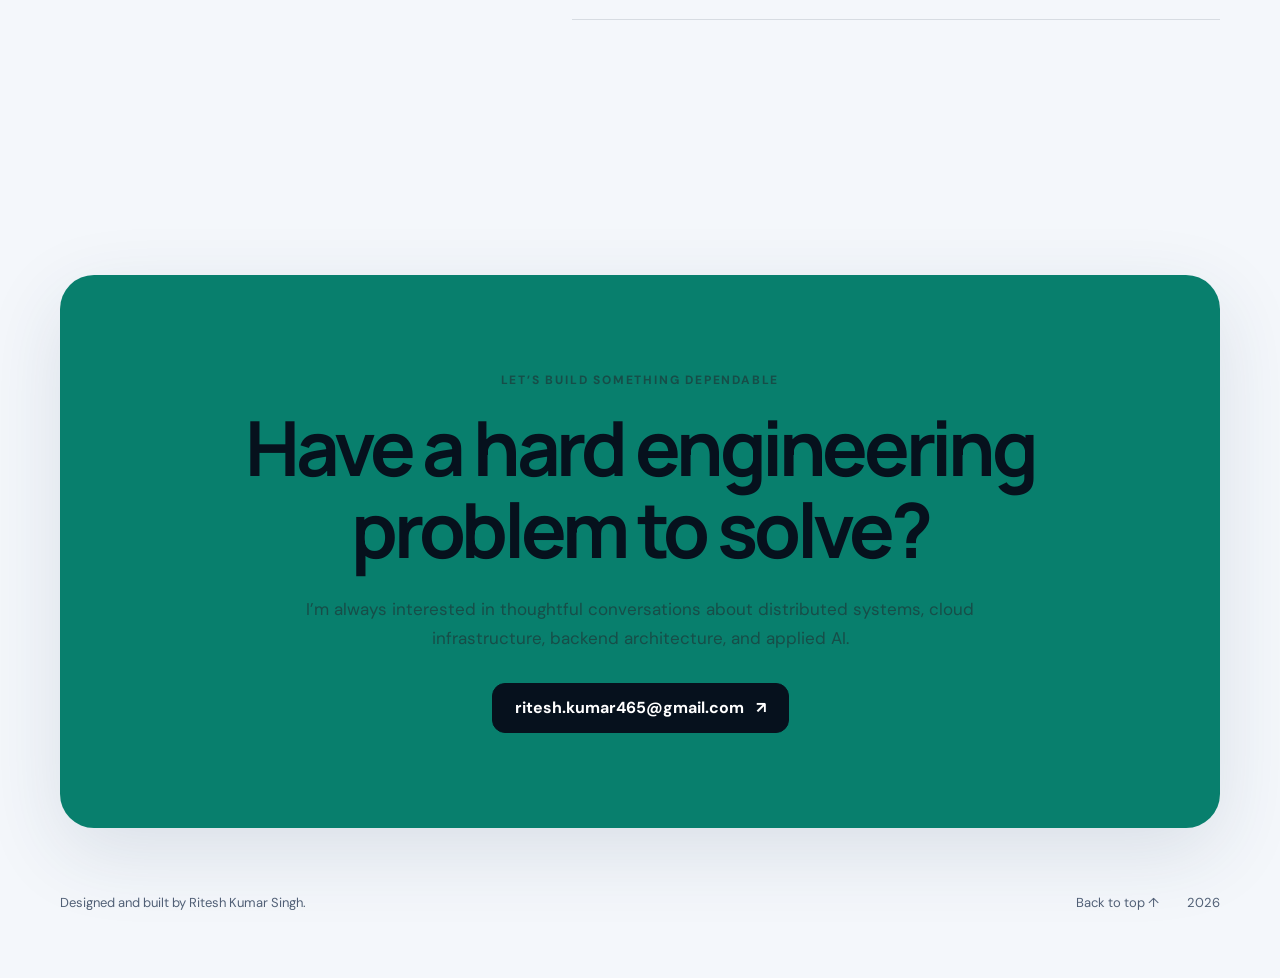
==== commit 7eaa5b9d: "Redesign personal portfolio with updated resume Co-authored-by: Copilot <223556219+Copilot@users.nor" ====
--- a/index.html
+++ b/index.html
@@ -1,399 +1,260 @@
-<!DOCTYPE html>
+<!doctype html>
 <html lang="en">
-
 <head>
-
   <meta charset="utf-8">
-  <meta name="viewport" content="width=device-width, initial-scale=1, shrink-to-fit=no">
-  <meta name="description" content="">
-  <meta name="author" content="">
-
-  <title>Resume - Start Bootstrap Theme</title>
-
-  <!-- Bootstrap core CSS -->
-  <link href="vendor/bootstrap/css/bootstrap.min.css" rel="stylesheet">
-
-  <!-- Custom fonts for this template -->
-  <link href="https://fonts.googleapis.com/css?family=Saira+Extra+Condensed:500,700" rel="stylesheet">
-  <link href="https://fonts.googleapis.com/css?family=Muli:400,400i,800,800i" rel="stylesheet">
-  <link href="vendor/fontawesome-free/css/all.min.css" rel="stylesheet">
-
-  <!-- Custom styles for this template -->
-  <link href="css/resume.min.css" rel="stylesheet">
-
+  <meta name="viewport" content="width=device-width, initial-scale=1">
+  <meta name="description" content="Ritesh Kumar Singh is a Software Engineer II at Microsoft building reliable, scalable cloud systems and Azure infrastructure.">
+  <meta name="theme-color" content="#08111f">
+  <meta property="og:title" content="Ritesh Kumar Singh | Software Engineer">
+  <meta property="og:description" content="Software engineer focused on distributed systems, Azure infrastructure, backend platforms, and applied AI.">
+  <meta property="og:type" content="website">
+  <meta property="og:url" content="https://riteshksingh1709.github.io/">
+  <meta property="og:image" content="https://riteshksingh1709.github.io/img/profile.jpg">
+  <title>Ritesh Kumar Singh | Software Engineer</title>
+  <link rel="preconnect" href="https://fonts.googleapis.com">
+  <link rel="preconnect" href="https://fonts.gstatic.com" crossorigin>
+  <link href="https://fonts.googleapis.com/css2?family=DM+Sans:wght@400;500;600;700&family=Manrope:wght@500;600;700;800&display=swap" rel="stylesheet">
+  <link rel="stylesheet" href="css/site.css">
+  <script src="js/site.js" defer></script>
 </head>
-
-<body id="page-top">
-
-  <nav class="navbar navbar-expand-lg navbar-dark bg-primary fixed-top" id="sideNav">
-    <a class="navbar-brand js-scroll-trigger" href="#page-top">
-      <span class="d-block d-lg-none">Ritesh Kumar Singh</span>
-      <span class="d-none d-lg-block">
-        <img class="img-fluid img-profile rounded-circle mx-auto mb-2" src="img/profile.jpg" alt="">
-      </span>
-    </a>
-    <button class="navbar-toggler" type="button" data-toggle="collapse" data-target="#navbarSupportedContent" aria-controls="navbarSupportedContent" aria-expanded="false" aria-label="Toggle navigation">
-      <span class="navbar-toggler-icon"></span>
-    </button>
-    <div class="collapse navbar-collapse" id="navbarSupportedContent">
-      <ul class="navbar-nav">
-        <li class="nav-item">
-          <a class="nav-link js-scroll-trigger" href="#about">About</a>
-        </li>
-        <li class="nav-item">
-          <a class="nav-link js-scroll-trigger" href="#experience">Experience</a>
-        </li>
-        <li class="nav-item">
-          <a class="nav-link js-scroll-trigger" href="#education">Education</a>
-        </li>
-        <li class="nav-item">
-          <a class="nav-link js-scroll-trigger" href="#skills">Skills</a>
-        </li>
-        <li class="nav-item">
-          <a class="nav-link js-scroll-trigger" href="#interests">Interests</a>
-        </li>
-        <li class="nav-item">
-          <a class="nav-link js-scroll-trigger" href="#awards">Awards</a>
-        </li>
-      </ul>
-    </div>
-  </nav>
-
-  <div class="container-fluid p-0">
-
-    <section class="resume-section p-3 p-lg-5 d-flex align-items-center" id="about">
-      <div class="w-100">
-        <h1 class="mb-0">Ritesh Kumar
-          <span class="text-primary">Singh</span>
-        </h1>
-        <div class="subheading mb-5">Powai Hiranandani Kenisgnton B·
-          <a href="mailto:name@email.com">ritesh.kumar465@gmail.com</a>
-        </div>
-        <p class="lead mb-5">Seeking the growth oriented position to utilize my technological skills and problem solving abilities while being resourceful, flexible and helpful to others to achieve personal & organisation goals. Python and machine learning enthusiasts and a result oriented developer.</p>
-        <div class="social-icons">
-          <a href="https://www.linkedin.com/in/ritesh-kumar-singh-38a24ab8">
-            <i class="fab fa-linkedin-in">/</i>
-          </a>
-          <a href="https://github.com/RiteshKSingh1709">
-            <i class="fab fa-github"></i>
-          </a>
-          <a href="#">
-            <i class="fab fa-twitter"></i>
-          </a>
-          <a href="https://www.facebook.com/profile.php?id=100002475124875">
-            <i class="fab fa-facebook-f"></i>
-          </a>
-        </div>
-      </div>
-    </section>
-
-    <hr class="m-0">
-
-    <section class="resume-section p-3 p-lg-5 d-flex justify-content-center" id="experience">
-      <div class="w-100">
-        <h2 class="mb-5">Experience</h2>
-
-        <div class="resume-item d-flex flex-column flex-md-row justify-content-between mb-5">
-          <div class="resume-content">
-            <h3 class="mb-0">System Engineer</h3>
-            <div class="subheading mb-3">Tata Consultancy Services</div>
-            <p>Part of Research & Innovation team, mainly working in machine learning
-                and NLP areas. Working closely with IP Management team to develop applications which will
-                enhance and assist in the Patent filing and Inventions drafting process using Natural Language
-                Processing and Machine Learning methods. Major areas of work include topic modeling ,
-                keywords extractions, clustering, sentiment analysis , claim extraction, web scraping and FAQ
-                chatbot.
-          </p>
-          </div>
-          <div class="resume-date text-md-right">
-            <span class="text-primary">June 2018 - Present</span>
-          </div>
-        </div>
-
-        <div class="resume-item d-flex flex-column flex-md-row justify-content-between mb-5">
-          <div class="resume-content">
-            <h3 class="mb-0">Assitant System Engineer</h3>
-            <div class="subheading mb-3">Tata Consultancy Services</div>
-            <p>Was involved in maintaining and enhancing three high traffic public
-                facing web based applications. Also involved in identifying root cause and fixing bugs from any
-                part of the application stack. Enhancement and deployement new functionalities as and when
-                required by customer in a timely and reliable fashion. Also responsible for server maintenance
-                and keeping it at its optimal performance. Also autmated some of our daily work using scripts.
-                Got oppurtunity to work on latest cutting edge technologies and directly interact with clients and
-                resolve their issues. In this tenure I got multiple cilent appreciations for my work.
-            </p>
-          </div>
-          <div class="resume-date text-md-right">
-            <span class="text-primary">August 2016 - May 2018</span>
-          </div>
-        </div>
-
-        <div class="resume-item d-flex flex-column flex-md-row justify-content-between mb-5">
-          <div class="resume-content">
-            <h3 class="mb-0">Contingent Product Developer</h3>
-            <div class="subheading mb-3">Ixia Technologies</div>
-            <ul>
-              <li>Participated in the virtualization story of one of the IXIA products</li>
-              <li>Development of web based lab reservation tool</li>
-              <li>Participated in miscellaneous quality improvements activities</li>
-            </ul>
-          </div>
-          <div class="resume-date text-md-right">
-            <span class="text-primary">April 2015 - March 2016</span>
-          </div>
-        </div>
-
-      </div>
-
-    </section>
-
-    <hr class="m-0">
-
-    <section class="resume-section p-3 p-lg-5 d-flex align-items-center" id="education">
-      <div class="w-100">
-        <h2 class="mb-5">Education</h2>
-
-        <div class="resume-item d-flex flex-column flex-md-row justify-content-between mb-5">
-          <div class="resume-content">
-            <h3 class="mb-0">Netaji Subhash Engineering College</h3>
-            <div class="subheading mb-3">Bachelor of Technology</div>
-            <div>Computer Science</div>
-            <p>GPA: 8.75</p>
-          </div>
-          <div class="resume-date text-md-right">
-            <span class="text-primary">August 2012 - May 2016</span>
-          </div>
-        </div>
-
-        <div class="resume-item d-flex flex-column flex-md-row justify-content-between">
-          <div class="resume-content">
-            <h3 class="mb-0">D.A.V Public School</h3>
-            <div class="subheading mb-3">Class XII</div>
-            <p>Percentage: 75</p>
-          </div>
-          <div class="resume-date text-md-right">
-            <span class="text-primary">August 2010 - May 2006</span>
-          </div>
-        </div>
-
-        <div class="resume-item d-flex flex-column flex-md-row justify-content-between">
-          <div class="resume-content">
-            <h3 class="mb-0">D.A.V Public School</h3>
-            <div class="subheading mb-3">Class X</div>
-            <p>Percentage: 88</p>
-          </div>
-          <div class="resume-date text-md-right">
-            <span class="text-primary">August 2010 - May 2006</span>
-          </div>
-        </div>
-
-      </div>
-    </section>
-
-    <hr class="m-0">
-    
-    <section class="resume-section p-3 p-lg-5 d-flex align-items-center" id="skills">
-      <div class="w-100">
-        <h2 class="mb-5">Skills</h2>
-
-        <div class="subheading mb-3">Programming Languages &amp; Tools</div>
-          <div class="row">
-            <div class="col-md-6">
-                <ul class="fa-ul mb-0">
-                  <li>
-                        <i class="fas fa-caret-right" ></i>
-                        Python
-                        <i class="fas fa-star" style="color:#bd5d38;"></i>
-                        <i class="fas fa-star" style="color:#bd5d38;"></i>
-                        <i class="fas fa-star" style="color:#bd5d38;"></i>
-                        <i class="fas fa-star" style="color:#bd5d38;"></i>
-                        <i class="fas fa-star" style="color:#bd5d38;"></i>
-                    </li>
-                    <li>
-                        <i class="fas fa-caret-right" ></i>
-                        C
-                        <i class="fas fa-star" style="color:#bd5d38;"></i>
-                        <i class="fas fa-star" style="color:#bd5d38;"></i>
-                        <i class="fas fa-star" style="color:#bd5d38;"></i>
-                        <i class="fas fa-star" style="color:#bd5d38;"></i>
-                        <i class="fas fa-star" style="color:#bd5d38;"></i>
-                    </li>
-                    <li>
-                        <i class="fas fa-caret-right" ></i>
-                        Java
-                        <i class="fas fa-star" style="color:#bd5d38;"></i>
-                        <i class="fas fa-star" style="color:#bd5d38;"></i>
-                        <i class="fas fa-star" style="color:#bd5d38;"></i>
-                        <i class="fas fa-star"></i>
-                        <i class="fas fa-star"></i>
-                    </li>
-                    <li>
-                        <i class="fas fa-caret-right" ></i>
-                        Angular Js
-                        <i class="fas fa-star" style="color:#bd5d38;"></i>
-                        <i class="fas fa-star" style="color:#bd5d38;"></i>
-                        <i class="fas fa-star" style="color:#bd5d38;"></i>
-                        <i class="fas fa-star" style="color:#bd5d38;"></i>
-                        <i class="fas fa-star"></i>
-                    </li>
-                    <li>
-                        <i class="fas fa-caret-right" ></i>
-                        PHP
-                        <i class="fas fa-star" style="color:#bd5d38;"></i>
-                        <i class="fas fa-star" style="color:#bd5d38;"></i>
-                        <i class="fas fa-star" style="color:#bd5d38;"></i>
-                        <i class="fas fa-star"></i>
-                        <i class="fas fa-star"></i>
-                    </li>
-                    <li>
-                        <i class="fas fa-caret-right" ></i>
-                        PHP
-                        <i class="fas fa-star" style="color:#bd5d38;"></i>
-                        <i class="fas fa-star" style="color:#bd5d38;"></i>
-                        <i class="fas fa-star" style="color:#bd5d38;"></i>
-                        <i class="fas fa-star"></i>
-                        <i class="fas fa-star"></i>
-                    </li>
-                    <li>
-                        <i class="fas fa-caret-right" ></i>
-                        SQL
-                        <i class="fas fa-star" style="color:#bd5d38;"></i>
-                        <i class="fas fa-star" style="color:#bd5d38;"></i>
-                        <i class="fas fa-star" style="color:#bd5d38;"></i>
-                        <i class="fas fa-star" style="color:#bd5d38;"></i>
-                        <i class="fas fa-star" style="color:#bd5d38;"></i>
-                    </li>
-                </ul>
-
-                </div>
-                <div class="col-md-6">
-                  <ul class="fa-ul mb-0">
-                      <li>
-                        <i class="fas fa-caret-right" ></i>
-                        Machine Learning
-                        <i class="fas fa-star" style="color:#bd5d38;"></i>
-                        <i class="fas fa-star" style="color:#bd5d38;"></i>
-                        <i class="fas fa-star" style="color:#bd5d38;"></i>
-                        <i class="fas fa-star" style="color:#bd5d38;"></i>
-                        <i class="fas fa-star" style="color:"></i>
-                      </li>
-                      <li>
-                        <i class="fas fa-caret-right" ></i>
-                        Deep Learning
-                        <i class="fas fa-star" style="color:#bd5d38;"></i>
-                        <i class="fas fa-star" style="color:#bd5d38;"></i>
-                        <i class="fas fa-star" style="color:#bd5d38;"></i>
-                        <i class="fas fa-star" style="color:#bd5d38;"></i>
-                        <i class="fas fa-star" style="color:"></i>
-                      </li>
-                      <li>
-                        <i class="fas fa-caret-right" ></i>
-                        Natural Langugae Processing
-                        <i class="fas fa-star" style="color:#bd5d38;"></i>
-                        <i class="fas fa-star" style="color:#bd5d38;"></i>
-                        <i class="fas fa-star" style="color:#bd5d38;"></i>
-                        <i class="fas fa-star" style="color:#bd5d38;"></i>
-                        <i class="fas fa-star" style="color:"></i>
-                      </li>
-                        <li>
-                        <i class="fas fa-caret-right" ></i>
-                        Flask
-                        <i class="fas fa-star" style="color:#bd5d38;"></i>
-                        <i class="fas fa-star" style="color:#bd5d38;"></i>
-                        <i class="fas fa-star" style="color:#bd5d38;"></i>
-                        <i class="fas fa-star" style="color:#bd5d38;"></i>
-                        <i class="fas fa-star" style="color:#bd5d38;"></i>
-                      </li>
-                        <li>
-                        <i class="fas fa-caret-right" ></i>
-                        Django
-                        <i class="fas fa-star" style="color:#bd5d38;"></i>
-                        <i class="fas fa-star" style="color:#bd5d38;"></i>
-                        <i class="fas fa-star" style="color:#bd5d38;"></i>
-                        <i class="fas fa-star" style="color:#bd5d38;"></i>
-                        <i class="fas fa-star"></i>
-                      </li>
-                        <li>
-                        <i class="fas fa-caret-right" ></i>
-                        Puppet
-                        <i class="fas fa-star" style="color:#bd5d38;"></i>
-                        <i class="fas fa-star" style="color:#bd5d38;"></i>
-                        <i class="fas fa-star" style="color:#bd5d38;"></i>
-                        <i class="fas fa-star" style="color:#bd5d38;"></i>
-                        <i class="fas fa-star"></i>
-                      </li>
-                      <li>
-                        <i class="fas fa-caret-right" ></i>
-                        Docker
-                        <i class="fas fa-star" style="color:#bd5d38;"></i>
-                        <i class="fas fa-star" style="color:#bd5d38;"></i>
-                        <i class="fas fa-star" style="color:#bd5d38;"></i>
-                        <i class="fas fa-star" style="color:#bd5d38;"></i>
-                        <i class="fas fa-star"></i>
-                      </li>
-                  </ul>
-                </div>
-          </div>
-    </section>
-
-    <hr class="m-0">
-
-    <section class="resume-section p-3 p-lg-5 d-flex align-items-center" id="interests">
-      <div class="w-100">
-        <h2 class="mb-5">Interests</h2>
-        <p>Apart from being a Machine Learning Engineer, I enjoy most of my time being outdoors. Mostly I love to play Cricket or Badminton. I am Food Lover so many a times you can find me with my freinds in restaurants. </p>
-        <p class="mb-0">When forced indoors, I follow a number of sci-fi and comedy genre movies and television shows, I am an aspiring chef, and I spend a large amount of my free time exploring the latest technology or skecthing cartoons</p>
-      </div>
-    </section>
-
-    <hr class="m-0">
-
-    <section class="resume-section p-3 p-lg-5 d-flex align-items-center" id="awards">
-      <div class="w-100">
-        <h2 class="mb-5">Achievements &amp; Extra Curricular</h2>
-        <ul class="fa-ul mb-0">
-          <li>
-            <i class="fa-li fa fa-trophy text-warning"></i>
-            Successfully completed graded version of course on <b>Machine Learning</b> and <b>Neural Network</b>
-by Andwer Ng.</li>
-          <li>
-            <i class="fa-li fa fa-trophy text-warning"></i>
-            Got <b>5 star</b> rating for my overall performance during my training period in TCS</li>
-          <li>
-            <i class="fa-li fa fa-trophy text-warning"></i>
-            Attended and successfully completed 4 weeks of <b>Workshop on Internet of Things and Big
-Data-Hadoop</b>.</li>
-          <li>
-            <i class="fa-li fa fa-trophy text-warning"></i>
-            Completed 1 month long Soft skill training programme delivered by <b>Infosys</b></li>
-          <li>
-            <i class="fa-li fa fa-trophy text-warning"></i>
-            <b>Scored 525 in GATE 2018 Qualified</b>.</li>
-          <li>
-            <i class="fa-li fa fa-trophy text-warning"></i>
-            Participated in TCS Codevita 2015 and qualified for ROUND 2.</li>
-          <li>
-            <i class="fa-li fa fa-trophy text-warning"></i>
-            Secured Top 50 rank among 800 plus coder in Code Dash organized by Coimbatore Institute of Technology.</li>
-          <li>
-            <i class="fa-li fa fa-trophy text-warning"></i>
-            Campus Representative of MyWBUT Organization.</li>
-        </ul>
-      </div>
-    </section>
-
-  </div>
-
-  <!-- Bootstrap core JavaScript -->
-  <script src="vendor/jquery/jquery.min.js"></script>
-  <script src="vendor/bootstrap/js/bootstrap.bundle.min.js"></script>
-
-  <!-- Plugin JavaScript -->
-  <script src="vendor/jquery-easing/jquery.easing.min.js"></script>
-
-  <!-- Custom scripts for this template -->
-  <script src="js/resume.min.js"></script>
-
+<body>
+  <a class="skip-link" href="#main">Skip to content</a>
+  <div class="ambient ambient-one" aria-hidden="true"></div>
+  <div class="ambient ambient-two" aria-hidden="true"></div>
+
+  <header class="site-header">
+    <nav class="nav shell" aria-label="Primary navigation">
+      <a class="brand" href="#top" aria-label="Ritesh Kumar Singh, home">
+        <span class="brand-mark">R</span>
+        <span>Ritesh<span class="accent">.</span></span>
+      </a>
+      <button class="nav-toggle" type="button" aria-expanded="false" aria-controls="nav-links">
+        <span></span><span></span><span></span>
+        <span class="sr-only">Open navigation</span>
+      </button>
+      <div class="nav-links" id="nav-links">
+        <a href="#about">About</a>
+        <a href="#experience">Experience</a>
+        <a href="#skills">Skills</a>
+        <a href="#work">Work</a>
+        <a href="#contact">Contact</a>
+      </div>
+      <button class="theme-toggle" type="button" aria-label="Switch color theme">
+        <svg class="sun" viewBox="0 0 24 24" aria-hidden="true"><circle cx="12" cy="12" r="4"/><path d="M12 2v2M12 20v2M4.93 4.93l1.42 1.42M17.66 17.66l1.41 1.41M2 12h2M20 12h2M4.93 19.07l1.42-1.42M17.66 6.34l1.41-1.41"/></svg>
+        <svg class="moon" viewBox="0 0 24 24" aria-hidden="true"><path d="M21 12.79A9 9 0 1 1 11.21 3 7 7 0 0 0 21 12.79Z"/></svg>
+      </button>
+    </nav>
+  </header>
+
+  <main id="main">
+    <section class="hero shell" id="top">
+      <div class="hero-copy reveal">
+        <div class="eyebrow"><span class="status-dot"></span> Building at Microsoft</div>
+        <h1>Engineering systems<br>that stay <span class="gradient-text">reliable at scale.</span></h1>
+        <p class="hero-lead">I’m Ritesh, a Software Engineer II working on Azure Compute. I design cloud infrastructure and backend systems with a focus on reliability, performance, and clean engineering.</p>
+        <div class="hero-actions">
+          <a class="button button-primary" href="#experience">Explore my work <span aria-hidden="true">↓</span></a>
+          <a class="button button-ghost" href="mailto:ritesh.kumar465@gmail.com">Start a conversation</a>
+        </div>
+        <div class="social-row" aria-label="Social profiles">
+          <a href="https://github.com/RiteshKSingh1709" target="_blank" rel="noreferrer">GitHub <span aria-hidden="true">↗</span></a>
+          <a href="https://www.linkedin.com/in/ritesh-kumar-singh-38a24ab8" target="_blank" rel="noreferrer">LinkedIn <span aria-hidden="true">↗</span></a>
+          <a href="mailto:ritesh.kumar465@gmail.com">Email <span aria-hidden="true">↗</span></a>
+        </div>
+      </div>
+      <div class="hero-visual reveal">
+        <div class="portrait-wrap">
+          <div class="portrait-ring"></div>
+          <img src="img/profile.jpg" alt="Ritesh Kumar Singh" width="420" height="420">
+          <div class="floating-card card-cloud">
+            <span class="mini-icon">☁</span>
+            <span><strong>Azure Compute</strong><small>Cloud infrastructure</small></span>
+          </div>
+          <div class="floating-card card-years">
+            <strong>10+</strong>
+            <span>years building<br>software</span>
+          </div>
+        </div>
+      </div>
+      <div class="scroll-cue" aria-hidden="true"><span></span> Scroll to explore</div>
+    </section>
+
+    <section class="section shell" id="about">
+      <div class="section-heading reveal">
+        <span class="section-number">01</span>
+        <div><p class="kicker">About</p><h2>Complex problems.<br>Clear solutions.</h2></div>
+      </div>
+      <div class="about-grid">
+        <div class="about-copy reveal">
+          <p class="large-copy">I build dependable software for high-scale environments—from Azure infrastructure and live container migration to travel search platforms handling thousands of requests per minute.</p>
+          <p>My experience spans distributed systems, microservices, full-stack products, and applied machine learning. I enjoy turning ambiguous engineering challenges into pragmatic designs, improving production reliability, and helping other engineers grow.</p>
+        </div>
+        <div class="metric-grid reveal">
+          <article class="metric-card"><strong>10+</strong><span>Years of engineering experience</span></article>
+          <article class="metric-card"><strong>3×</strong><span>Microsoft engineering journeys</span></article>
+          <article class="metric-card"><strong>40%</strong><span>Projected support cost reduction</span></article>
+          <article class="metric-card"><strong>1</strong><span>Granted US patent</span></article>
+        </div>
+      </div>
+    </section>
+
+    <section class="section shell" id="experience">
+      <div class="section-heading reveal">
+        <span class="section-number">02</span>
+        <div><p class="kicker">Experience</p><h2>Where I’ve made<br>an impact.</h2></div>
+      </div>
+      <div class="timeline">
+        <article class="timeline-item reveal">
+          <div class="timeline-meta"><span>Aug 2024 — Present</span><span>Current</span></div>
+          <div class="timeline-content">
+            <div class="company-line"><h3>Software Engineer II</h3><span>Microsoft</span></div>
+            <p>Building Azure Compute control-plane capabilities that keep cloud infrastructure secure, reliable, efficient, and performant.</p>
+            <ul>
+              <li>Designed a networking-stack migration solution and drove work across multiple areas for a smooth transition.</li>
+              <li>Serve as primary DRI for live-site incidents, diagnosing and resolving production issues.</li>
+              <li>Delivered container live-migration improvements for node evacuation, including throttling and QoS.</li>
+            </ul>
+            <div class="tags"><span>Azure</span><span>Distributed Systems</span><span>Reliability</span><span>Containers</span></div>
+          </div>
+        </article>
+
+        <article class="timeline-item reveal">
+          <div class="timeline-meta"><span>May 2023 — Jul 2024</span></div>
+          <div class="timeline-content">
+            <div class="company-line"><h3>Backend Engineer</h3><span>Agoda</span></div>
+            <p>Worked on the Flights platform, processing high-volume flight searches and partner requests at thousands of requests per minute.</p>
+            <ul>
+              <li>Designed faster affiliate search responses to meet strict partner timeout windows.</li>
+              <li>Contributed to automatic cache-generation rules that dynamically tune TTLs.</li>
+              <li>Moved multiple features from integration tests to more effective functional test coverage.</li>
+            </ul>
+            <div class="tags"><span>Scala</span><span>Microservices</span><span>Redis</span><span>Kafka</span></div>
+          </div>
+        </article>
+
+        <article class="timeline-item reveal">
+          <div class="timeline-meta"><span>Jul 2021 — May 2023</span></div>
+          <div class="timeline-content">
+            <div class="company-line"><h3>Software Engineer</h3><span>Microsoft</span></div>
+            <p>Developed full-stack Surface app experiences across frontend and backend systems.</p>
+            <ul>
+              <li>Integrated Windows Update into the Surface app, projected to reduce support cost by 40%.</li>
+              <li>Shipped app update and device-information features and contributed to design and code reviews.</li>
+              <li>Built hackathon concepts that progressed into the product feature backlog.</li>
+            </ul>
+            <div class="tags"><span>C#</span><span>.NET</span><span>React</span><span>Windows</span></div>
+          </div>
+        </article>
+
+        <article class="timeline-item reveal">
+          <div class="timeline-meta"><span>Jan 2021 — Jun 2021</span></div>
+          <div class="timeline-content">
+            <div class="company-line"><h3>Software Engineer Intern</h3><span>Postman</span></div>
+            <p>Modernized Postman’s public documentation experience and reduced the team’s bug count by 60%.</p>
+            <ul>
+              <li>Migrated legacy Handlebars and jQuery code to React, improving maintainability and feature velocity.</li>
+              <li>Delivered product features, bug fixes, and release maintenance in an agile documentation squad.</li>
+            </ul>
+            <div class="tags"><span>React</span><span>JavaScript</span><span>Product Engineering</span></div>
+          </div>
+        </article>
+
+        <details class="earlier-experience reveal">
+          <summary>View earlier experience <span aria-hidden="true">+</span></summary>
+          <div class="earlier-grid">
+            <article><span>May 2021 — Jul 2021</span><h3>Software Engineer Intern · Microsoft</h3><p>Built a deep-learning face recognition pipeline robust to 10–15% occlusion and demonstrated it on a live camera stream.</p></article>
+            <article><span>Aug 2016 — Jul 2019</span><h3>Software Developer · TCS</h3><p>Developed NLP and machine-learning systems for patent workflows, and maintained Drupal/Symfony applications with modern CI/CD tooling.</p></article>
+            <article><span>Aug 2015 — Jun 2016</span><h3>Contingent Product Developer · Keysight</h3><p>Built a web-based lab reservation tool and contributed to product virtualization and quality improvements.</p></article>
+          </div>
+        </details>
+      </div>
+    </section>
+
+    <section class="section shell" id="skills">
+      <div class="section-heading reveal">
+        <span class="section-number">03</span>
+        <div><p class="kicker">Capabilities</p><h2>Built across<br>the stack.</h2></div>
+      </div>
+      <div class="skills-grid">
+        <article class="skill-card reveal">
+          <span class="skill-icon">01</span>
+          <h3>Cloud &amp; distributed systems</h3>
+          <p>Designing resilient control planes, microservices, container workflows, caching strategies, and high-throughput systems.</p>
+          <div class="skill-list"><span>Azure</span><span>Microservices</span><span>Kubernetes</span><span>Docker</span><span>Kafka</span><span>Redis</span></div>
+        </article>
+        <article class="skill-card reveal">
+          <span class="skill-icon">02</span>
+          <h3>Backend engineering</h3>
+          <p>Building maintainable services with strong contracts, observability, testing, and production-first engineering practices.</p>
+          <div class="skill-list"><span>C# / .NET</span><span>Scala</span><span>Python</span><span>Reactive systems</span><span>Functional testing</span></div>
+        </article>
+        <article class="skill-card reveal">
+          <span class="skill-icon">03</span>
+          <h3>Product &amp; applied AI</h3>
+          <p>Shipping user-facing products and applying machine learning, deep learning, and NLP to practical problems.</p>
+          <div class="skill-list"><span>React</span><span>TensorFlow</span><span>NLP</span><span>Machine Learning</span><span>Deep Learning</span></div>
+        </article>
+      </div>
+    </section>
+
+    <section class="section shell" id="work">
+      <div class="section-heading reveal">
+        <span class="section-number">04</span>
+        <div><p class="kicker">Selected work</p><h2>Ideas turned<br>into outcomes.</h2></div>
+      </div>
+      <div class="work-grid">
+        <a class="project-card project-featured reveal" href="https://github.com/RiteshKSingh1709/Logifier" target="_blank" rel="noreferrer">
+          <div class="project-top"><span>Open source project</span><span class="arrow">↗</span></div>
+          <div>
+            <h3>Logifier</h3>
+            <p>A web tool that aggregates AWS Elastic Beanstalk logs into a searchable, filterable interface so teams can find useful signals without digging through raw text.</p>
+            <div class="tags"><span>React</span><span>Node.js</span><span>AWS</span></div>
+          </div>
+        </a>
+        <a class="project-card reveal" href="https://github.com/RiteshKSingh1709/CoWin-Hawk" target="_blank" rel="noreferrer">
+          <div class="project-top"><span>Public utility</span><span class="arrow">↗</span></div>
+          <div>
+            <h3>CoWin Hawk</h3>
+            <p>A Flask application that monitored India’s Co-WIN APIs and notified users by SMS when vaccination slots became available nearby.</p>
+            <div class="tags"><span>Python</span><span>Flask</span><span>APIs</span></div>
+          </div>
+        </a>
+        <a class="project-card patent-card reveal" href="https://patents.justia.com/patent/11386897" target="_blank" rel="noreferrer">
+          <div class="project-top"><span>US Patent 11,386,897</span><span class="arrow">↗</span></div>
+          <div>
+            <h3>Key-term &amp; synonym extraction</h3>
+            <p>Co-inventor of a method and system for extracting key terms and their synonyms from documents.</p>
+            <div class="tags"><span>NLP</span><span>Information Extraction</span></div>
+          </div>
+        </a>
+      </div>
+    </section>
+
+    <section class="section shell" id="education">
+      <div class="split-section">
+        <div class="reveal">
+          <p class="kicker">Education</p>
+          <h2>Always<br>learning.</h2>
+        </div>
+        <div class="education-list reveal">
+          <article><span>2019 — 2021</span><div><h3>Master’s in Computer Science</h3><p>BITS Pilani, Hyderabad Campus · CGPA 8.52</p></div></article>
+          <article><span>2012 — 2016</span><div><h3>Bachelor’s in Computer Science</h3><p>Netaji Subhash Engineering College · CGPA 8.75</p></div></article>
+          <article><span>Highlights</span><div><h3>Engineering beyond the roadmap</h3><p>Runner-up in a Microsoft E+D hackathon, top-50 in Code Dash, and completed Andrew Ng’s graded Machine Learning and Neural Networks coursework.</p></div></article>
+        </div>
+      </div>
+    </section>
+
+    <section class="contact shell reveal" id="contact">
+      <p class="kicker">Let’s build something dependable</p>
+      <h2>Have a hard engineering<br>problem to solve?</h2>
+      <p>I’m always interested in thoughtful conversations about distributed systems, cloud infrastructure, backend architecture, and applied AI.</p>
+      <a class="button button-light" href="mailto:ritesh.kumar465@gmail.com">ritesh.kumar465@gmail.com <span aria-hidden="true">↗</span></a>
+    </section>
+  </main>
+
+  <footer class="footer shell">
+    <p>Designed and built by Ritesh Kumar Singh.</p>
+    <div><a href="#top">Back to top ↑</a><span id="year"></span></div>
+  </footer>
 </body>
-
 </html>
--- a/css/site.css
+++ b/css/site.css
@@ -0,0 +1,248 @@
+:root {
+  color-scheme: dark;
+  --bg: #08111f;
+  --bg-soft: #0d192a;
+  --surface: rgba(16, 31, 50, .72);
+  --surface-solid: #102036;
+  --text: #f5f7fb;
+  --muted: #9aabc0;
+  --line: rgba(255, 255, 255, .1);
+  --accent: #59e6c2;
+  --accent-2: #6e8cff;
+  --shadow: 0 24px 80px rgba(0, 0, 0, .28);
+  --radius: 24px;
+  --shell: min(1160px, calc(100% - 48px));
+}
+
+html[data-theme="light"] {
+  color-scheme: light;
+  --bg: #f4f7fb;
+  --bg-soft: #eaf0f8;
+  --surface: rgba(255, 255, 255, .76);
+  --surface-solid: #fff;
+  --text: #0b1728;
+  --muted: #526177;
+  --line: rgba(10, 27, 48, .12);
+  --accent: #087f6d;
+  --accent-2: #365adf;
+  --shadow: 0 24px 80px rgba(34, 59, 92, .12);
+}
+
+* { box-sizing: border-box; }
+html { scroll-behavior: smooth; }
+body {
+  margin: 0;
+  overflow-x: hidden;
+  background: var(--bg);
+  color: var(--text);
+  font-family: "DM Sans", sans-serif;
+  line-height: 1.7;
+  transition: background .25s ease, color .25s ease;
+}
+a { color: inherit; text-decoration: none; }
+img { display: block; max-width: 100%; }
+button { color: inherit; font: inherit; }
+.shell { width: var(--shell); margin-inline: auto; }
+.sr-only, .skip-link:not(:focus) {
+  position: absolute; width: 1px; height: 1px; padding: 0; margin: -1px;
+  overflow: hidden; clip: rect(0, 0, 0, 0); white-space: nowrap; border: 0;
+}
+.skip-link:focus { position: fixed; z-index: 100; top: 12px; left: 12px; padding: 10px 16px; background: var(--accent); color: #06111e; border-radius: 8px; }
+
+.ambient { position: fixed; z-index: -1; border-radius: 50%; filter: blur(100px); opacity: .14; pointer-events: none; }
+.ambient-one { width: 480px; height: 480px; top: 5%; right: -180px; background: var(--accent-2); }
+.ambient-two { width: 420px; height: 420px; top: 48%; left: -210px; background: var(--accent); }
+
+.site-header {
+  position: fixed; z-index: 50; inset: 0 0 auto;
+  background: color-mix(in srgb, var(--bg) 82%, transparent);
+  border-bottom: 1px solid transparent;
+  backdrop-filter: blur(18px);
+  transition: border-color .25s ease;
+}
+.site-header.scrolled { border-color: var(--line); }
+.nav { min-height: 76px; display: flex; align-items: center; gap: 28px; }
+.brand { display: flex; align-items: center; gap: 10px; margin-right: auto; font: 800 20px/1 "Manrope", sans-serif; letter-spacing: -.04em; }
+.brand-mark { display: grid; width: 34px; height: 34px; place-items: center; color: #071321; background: var(--accent); border-radius: 10px; }
+.accent { color: var(--accent); }
+.nav-links { display: flex; align-items: center; gap: 30px; }
+.nav-links a { position: relative; color: var(--muted); font-size: 14px; font-weight: 600; }
+.nav-links a::after { position: absolute; right: 0; bottom: -7px; left: 0; height: 2px; content: ""; background: var(--accent); transform: scaleX(0); transition: transform .2s ease; }
+.nav-links a:hover, .nav-links a.active { color: var(--text); }
+.nav-links a:hover::after, .nav-links a.active::after { transform: scaleX(1); }
+.theme-toggle, .nav-toggle { border: 1px solid var(--line); background: var(--surface); cursor: pointer; }
+.theme-toggle { display: grid; width: 40px; height: 40px; place-items: center; border-radius: 50%; }
+.theme-toggle svg { width: 18px; fill: none; stroke: currentColor; stroke-linecap: round; stroke-linejoin: round; stroke-width: 1.8; }
+.moon, html[data-theme="light"] .sun { display: none; }
+html[data-theme="light"] .moon { display: block; }
+.nav-toggle { display: none; width: 42px; height: 38px; padding: 9px; border-radius: 10px; }
+.nav-toggle span:not(.sr-only) { display: block; height: 2px; margin: 4px 0; background: currentColor; transition: .2s ease; }
+
+.hero { position: relative; min-height: 100svh; padding-top: 130px; padding-bottom: 80px; display: grid; grid-template-columns: 1.18fr .82fr; align-items: center; gap: 70px; }
+.eyebrow, .kicker { color: var(--accent); font-size: 12px; font-weight: 700; letter-spacing: .15em; text-transform: uppercase; }
+.eyebrow { display: inline-flex; align-items: center; gap: 10px; padding: 7px 13px; background: color-mix(in srgb, var(--accent) 9%, transparent); border: 1px solid color-mix(in srgb, var(--accent) 25%, transparent); border-radius: 999px; }
+.status-dot { width: 7px; height: 7px; background: var(--accent); border-radius: 50%; box-shadow: 0 0 0 5px color-mix(in srgb, var(--accent) 13%, transparent); }
+h1, h2, h3 { margin-top: 0; font-family: "Manrope", sans-serif; }
+h1 { max-width: 800px; margin: 26px 0; font-size: clamp(52px, 6.3vw, 92px); line-height: 1.02; letter-spacing: -.065em; }
+h2 { margin-bottom: 0; font-size: clamp(38px, 5vw, 68px); line-height: 1.08; letter-spacing: -.055em; }
+h3 { letter-spacing: -.03em; }
+.gradient-text { background: linear-gradient(100deg, var(--accent), #7c9bff 85%); color: transparent; background-clip: text; -webkit-background-clip: text; }
+.hero-lead { max-width: 660px; margin: 0 0 34px; color: var(--muted); font-size: clamp(18px, 2vw, 21px); line-height: 1.7; }
+.hero-actions, .social-row { display: flex; flex-wrap: wrap; align-items: center; gap: 14px; }
+.button { display: inline-flex; align-items: center; justify-content: center; gap: 12px; min-height: 50px; padding: 0 22px; border: 1px solid var(--line); border-radius: 13px; font-weight: 700; transition: transform .2s ease, border-color .2s ease, background .2s ease; }
+.button:hover { transform: translateY(-2px); }
+.button-primary { color: #06111d; background: var(--accent); border-color: var(--accent); }
+.button-ghost:hover { border-color: var(--accent); }
+.social-row { gap: 25px; margin-top: 36px; }
+.social-row a { color: var(--muted); font-size: 14px; font-weight: 600; }
+.social-row a:hover { color: var(--accent); }
+.hero-visual { display: flex; justify-content: center; }
+.portrait-wrap { position: relative; width: min(390px, 80vw); aspect-ratio: 1; }
+.portrait-wrap img { position: absolute; inset: 7%; width: 86%; height: 86%; object-fit: cover; object-position: center 20%; border-radius: 38% 62% 57% 43% / 46% 38% 62% 54%; filter: saturate(.86) contrast(1.04); }
+.portrait-ring { position: absolute; inset: 0; border: 1px solid color-mix(in srgb, var(--accent) 60%, transparent); border-radius: 45% 55% 48% 52% / 58% 43% 57% 42%; animation: morph 9s ease-in-out infinite alternate; }
+.portrait-ring::after { position: absolute; inset: 8%; content: ""; border: 1px dashed color-mix(in srgb, var(--accent-2) 50%, transparent); border-radius: inherit; animation: spin 24s linear infinite; }
+.floating-card { position: absolute; z-index: 2; display: flex; align-items: center; gap: 12px; padding: 12px 15px; background: color-mix(in srgb, var(--surface-solid) 88%, transparent); border: 1px solid var(--line); border-radius: 15px; box-shadow: var(--shadow); backdrop-filter: blur(15px); }
+.floating-card small, .floating-card span { display: block; color: var(--muted); font-size: 11px; line-height: 1.4; }
+.floating-card strong { display: block; color: var(--text); font-size: 14px; }
+.mini-icon { display: grid !important; width: 32px; height: 32px; place-items: center; color: #06111d !important; background: var(--accent); border-radius: 9px; font-size: 16px !important; }
+.card-cloud { top: 9%; right: -10%; }
+.card-years { bottom: 5%; left: -6%; }
+.card-years strong { color: var(--accent); font-size: 30px; }
+.scroll-cue { position: absolute; bottom: 28px; left: 0; display: flex; align-items: center; gap: 12px; color: var(--muted); font-size: 11px; letter-spacing: .14em; text-transform: uppercase; }
+.scroll-cue span { width: 36px; height: 1px; background: var(--muted); }
+@keyframes morph { to { border-radius: 55% 45% 62% 38% / 41% 59% 41% 59%; transform: rotate(3deg); } }
+@keyframes spin { to { transform: rotate(360deg); } }
+
+.section { padding-top: 140px; padding-bottom: 40px; scroll-margin-top: 65px; }
+.section-heading { display: grid; grid-template-columns: 80px 1fr; margin-bottom: 70px; }
+.section-number { padding-top: 9px; color: var(--accent); font: 700 12px/1 "Manrope", sans-serif; letter-spacing: .15em; }
+.kicker { margin: 0 0 10px; }
+.about-grid { display: grid; grid-template-columns: 1fr 1fr; gap: 70px; align-items: start; }
+.about-copy p { color: var(--muted); }
+.about-copy .large-copy { margin-top: 0; color: var(--text); font: 500 clamp(24px, 2.5vw, 34px)/1.5 "Manrope", sans-serif; letter-spacing: -.035em; }
+.metric-grid { display: grid; grid-template-columns: repeat(2, 1fr); gap: 15px; }
+.metric-card { min-height: 175px; padding: 26px; display: flex; flex-direction: column; justify-content: space-between; background: var(--surface); border: 1px solid var(--line); border-radius: var(--radius); backdrop-filter: blur(15px); }
+.metric-card strong { color: var(--accent); font: 700 48px/1 "Manrope", sans-serif; letter-spacing: -.06em; }
+.metric-card span { max-width: 145px; color: var(--muted); font-size: 14px; line-height: 1.5; }
+
+.timeline { margin-left: 80px; border-top: 1px solid var(--line); }
+.timeline-item { display: grid; grid-template-columns: 220px 1fr; gap: 55px; padding: 46px 0; border-bottom: 1px solid var(--line); }
+.timeline-meta { display: flex; flex-direction: column; gap: 10px; color: var(--muted); font-size: 13px; }
+.timeline-meta span:nth-child(2) { width: fit-content; padding: 3px 9px; color: #06111d; background: var(--accent); border-radius: 999px; font-size: 10px; font-weight: 800; letter-spacing: .09em; text-transform: uppercase; }
+.company-line { display: flex; flex-wrap: wrap; justify-content: space-between; gap: 10px 20px; }
+.company-line h3 { margin-bottom: 12px; font-size: clamp(24px, 3vw, 32px); }
+.company-line span { color: var(--accent); font-weight: 700; }
+.timeline-content > p { max-width: 700px; margin-top: 0; color: var(--muted); font-size: 17px; }
+.timeline-content ul { margin: 22px 0; padding: 0; list-style: none; }
+.timeline-content li { position: relative; margin: 10px 0; padding-left: 22px; color: var(--muted); }
+.timeline-content li::before { position: absolute; top: .75em; left: 0; width: 7px; height: 7px; content: ""; background: var(--accent); border-radius: 50%; }
+.tags, .skill-list { display: flex; flex-wrap: wrap; gap: 8px; }
+.tags span, .skill-list span { padding: 5px 10px; color: var(--muted); background: color-mix(in srgb, var(--text) 4%, transparent); border: 1px solid var(--line); border-radius: 999px; font-size: 11px; font-weight: 600; }
+.earlier-experience { border-bottom: 1px solid var(--line); }
+.earlier-experience summary { padding: 27px 0; display: flex; justify-content: space-between; color: var(--accent); cursor: pointer; font-weight: 700; list-style: none; }
+.earlier-experience summary span { font-size: 24px; transition: transform .2s ease; }
+.earlier-experience[open] summary span { transform: rotate(45deg); }
+.earlier-grid { padding: 10px 0 35px; display: grid; grid-template-columns: repeat(3, 1fr); gap: 16px; }
+.earlier-grid article { padding: 22px; background: var(--surface); border: 1px solid var(--line); border-radius: 18px; }
+.earlier-grid span { color: var(--accent); font-size: 11px; font-weight: 700; }
+.earlier-grid h3 { margin: 12px 0; font-size: 17px; }
+.earlier-grid p { margin: 0; color: var(--muted); font-size: 14px; }
+
+.skills-grid { display: grid; grid-template-columns: repeat(3, 1fr); gap: 18px; margin-left: 80px; }
+.skill-card { min-height: 390px; padding: 30px; display: flex; flex-direction: column; background: var(--surface); border: 1px solid var(--line); border-radius: var(--radius); transition: transform .25s ease, border-color .25s ease; }
+.skill-card:hover { transform: translateY(-6px); border-color: color-mix(in srgb, var(--accent) 55%, var(--line)); }
+.skill-icon { display: grid; width: 48px; height: 48px; margin-bottom: 55px; place-items: center; color: var(--accent); border: 1px solid color-mix(in srgb, var(--accent) 38%, transparent); border-radius: 14px; font: 700 12px/1 "Manrope", sans-serif; }
+.skill-card h3 { margin-bottom: 16px; font-size: 24px; }
+.skill-card p { margin-top: 0; color: var(--muted); font-size: 15px; }
+.skill-list { margin-top: auto; }
+
+.work-grid { margin-left: 80px; display: grid; grid-template-columns: repeat(2, 1fr); gap: 18px; }
+.project-card { min-height: 340px; padding: 30px; display: flex; flex-direction: column; justify-content: space-between; overflow: hidden; background: var(--surface); border: 1px solid var(--line); border-radius: var(--radius); transition: transform .25s ease, border-color .25s ease; }
+.project-card:hover { transform: translateY(-6px); border-color: var(--accent); }
+.project-featured { grid-row: span 2; min-height: 698px; background: linear-gradient(150deg, color-mix(in srgb, var(--accent-2) 22%, var(--surface-solid)), var(--surface)); }
+.project-featured::before { width: 220px; height: 220px; align-self: center; content: "{...}"; display: grid; place-items: center; color: var(--accent); border: 1px solid var(--line); border-radius: 40% 60% 55% 45%; font: 700 42px/1 "Manrope", sans-serif; transform: rotate(-8deg); }
+.patent-card { background: linear-gradient(145deg, color-mix(in srgb, var(--accent) 14%, var(--surface-solid)), var(--surface)); }
+.project-top { display: flex; justify-content: space-between; color: var(--muted); font-size: 12px; font-weight: 700; letter-spacing: .08em; text-transform: uppercase; }
+.arrow { color: var(--text); font-size: 24px; transition: transform .2s ease; }
+.project-card:hover .arrow { transform: translate(3px, -3px); }
+.project-card h3 { margin-bottom: 13px; font-size: 30px; }
+.project-card p { color: var(--muted); }
+
+.split-section { display: grid; grid-template-columns: .8fr 1.2fr; gap: 80px; padding: 85px 0; border-top: 1px solid var(--line); }
+.education-list article { display: grid; grid-template-columns: 130px 1fr; gap: 25px; padding: 28px 0; border-bottom: 1px solid var(--line); }
+.education-list article:first-child { padding-top: 0; }
+.education-list span { color: var(--accent); font-size: 12px; font-weight: 700; }
+.education-list h3 { margin-bottom: 5px; font-size: 20px; }
+.education-list p { margin: 0; color: var(--muted); }
+
+.contact { margin-top: 130px; padding: clamp(45px, 8vw, 95px); text-align: center; background: var(--accent); color: #06111d; border-radius: 34px; box-shadow: var(--shadow); }
+.contact .kicker { color: #174d48; }
+.contact h2 { margin: 16px auto 25px; font-size: clamp(42px, 6vw, 76px); }
+.contact > p:not(.kicker) { max-width: 680px; margin: 0 auto 30px; color: #174d48; font-size: 17px; }
+.button-light { background: #06111d; color: #fff; border-color: #06111d; }
+.footer { min-height: 150px; display: flex; align-items: center; justify-content: space-between; gap: 20px; color: var(--muted); font-size: 13px; }
+.footer div { display: flex; gap: 28px; }
+.footer a:hover { color: var(--accent); }
+
+.reveal { opacity: 0; transform: translateY(24px); transition: opacity .7s ease, transform .7s ease; }
+.reveal.visible { opacity: 1; transform: translateY(0); }
+@media (prefers-reduced-motion: reduce) {
+  html { scroll-behavior: auto; }
+  *, *::before, *::after { animation-duration: .01ms !important; animation-iteration-count: 1 !important; transition-duration: .01ms !important; }
+  .reveal { opacity: 1; transform: none; }
+}
+
+@media (max-width: 900px) {
+  :root { --shell: min(100% - 34px, 720px); }
+  .nav-toggle { display: block; order: 2; }
+  .theme-toggle { order: 1; }
+  .nav-links {
+    position: absolute; top: 68px; right: 17px; left: 17px; padding: 18px;
+    display: none; flex-direction: column; align-items: stretch; gap: 5px;
+    background: var(--surface-solid); border: 1px solid var(--line); border-radius: 16px; box-shadow: var(--shadow);
+  }
+  .nav-links.open { display: flex; }
+  .nav-links a { padding: 10px; }
+  .hero { min-height: auto; padding-top: 140px; grid-template-columns: 1fr; }
+  .hero-visual { margin: 15px 0 60px; }
+  .portrait-wrap { width: min(360px, 76vw); }
+  .card-cloud { right: -5%; }
+  .about-grid, .split-section { grid-template-columns: 1fr; }
+  .section-heading { grid-template-columns: 50px 1fr; }
+  .timeline, .skills-grid, .work-grid { margin-left: 50px; }
+  .timeline-item { grid-template-columns: 1fr; gap: 18px; }
+  .timeline-meta { flex-direction: row; align-items: center; }
+  .skills-grid { grid-template-columns: 1fr; }
+  .skill-card { min-height: 330px; }
+  .earlier-grid { grid-template-columns: 1fr; }
+  .project-featured { min-height: 500px; }
+}
+
+@media (max-width: 620px) {
+  :root { --shell: calc(100% - 28px); --radius: 19px; }
+  .nav { min-height: 68px; }
+  h1 { font-size: clamp(45px, 14vw, 64px); }
+  .hero { padding-top: 115px; gap: 35px; }
+  .hero-actions .button { width: 100%; }
+  .social-row { justify-content: center; }
+  .floating-card { padding: 9px 11px; }
+  .card-cloud { top: 0; right: -3%; }
+  .card-years { bottom: 0; left: -2%; }
+  .scroll-cue { display: none; }
+  .section { padding-top: 100px; }
+  .section-heading { grid-template-columns: 1fr; gap: 16px; margin-bottom: 48px; }
+  .metric-grid { grid-template-columns: 1fr 1fr; }
+  .metric-card { min-height: 145px; padding: 20px; }
+  .metric-card strong { font-size: 39px; }
+  .timeline, .skills-grid, .work-grid { margin-left: 0; }
+  .timeline-item { padding: 35px 0; }
+  .company-line { display: block; }
+  .work-grid { grid-template-columns: 1fr; }
+  .project-card, .project-featured { min-height: 390px; }
+  .project-featured { grid-row: auto; }
+  .project-featured::before { width: 150px; height: 150px; font-size: 32px; }
+  .split-section { gap: 45px; }
+  .education-list article { grid-template-columns: 1fr; gap: 8px; }
+  .contact { margin-top: 90px; border-radius: 24px; }
+  .footer { padding: 35px 0; flex-direction: column; align-items: flex-start; }
+}
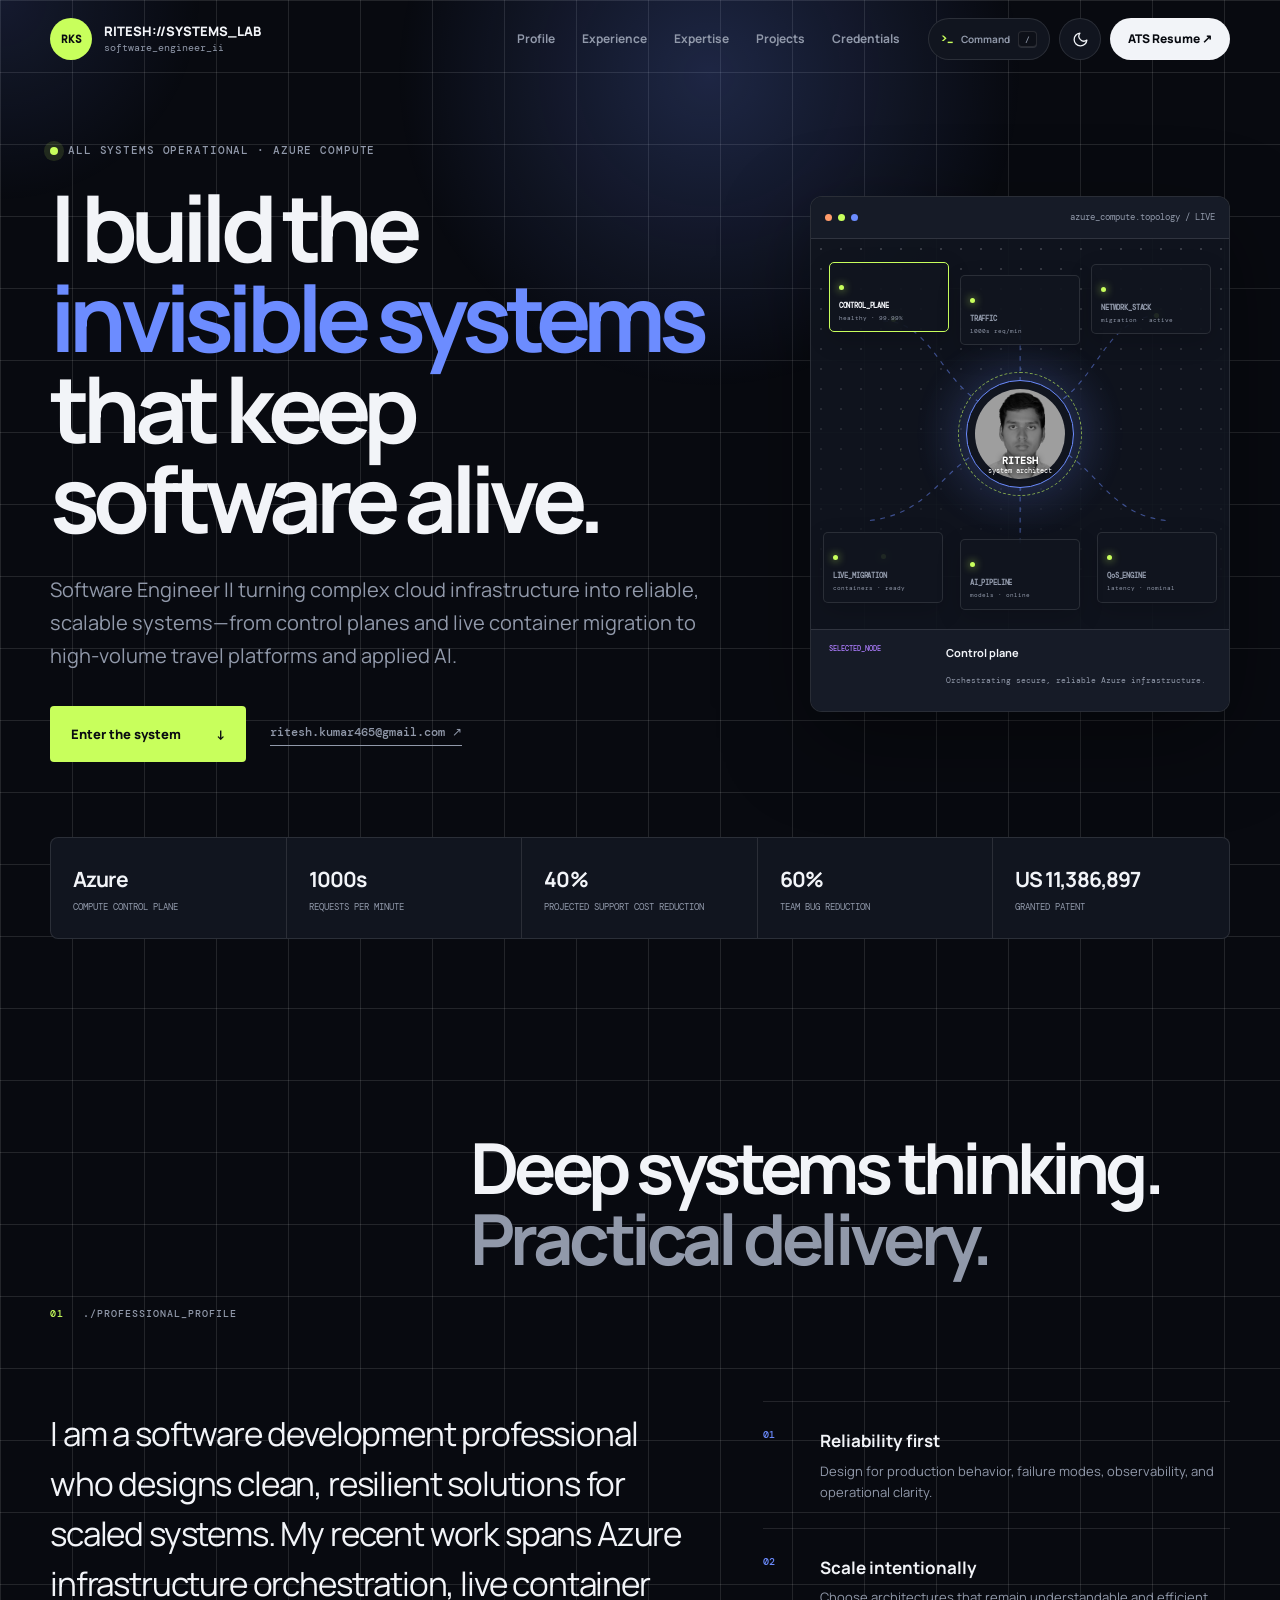
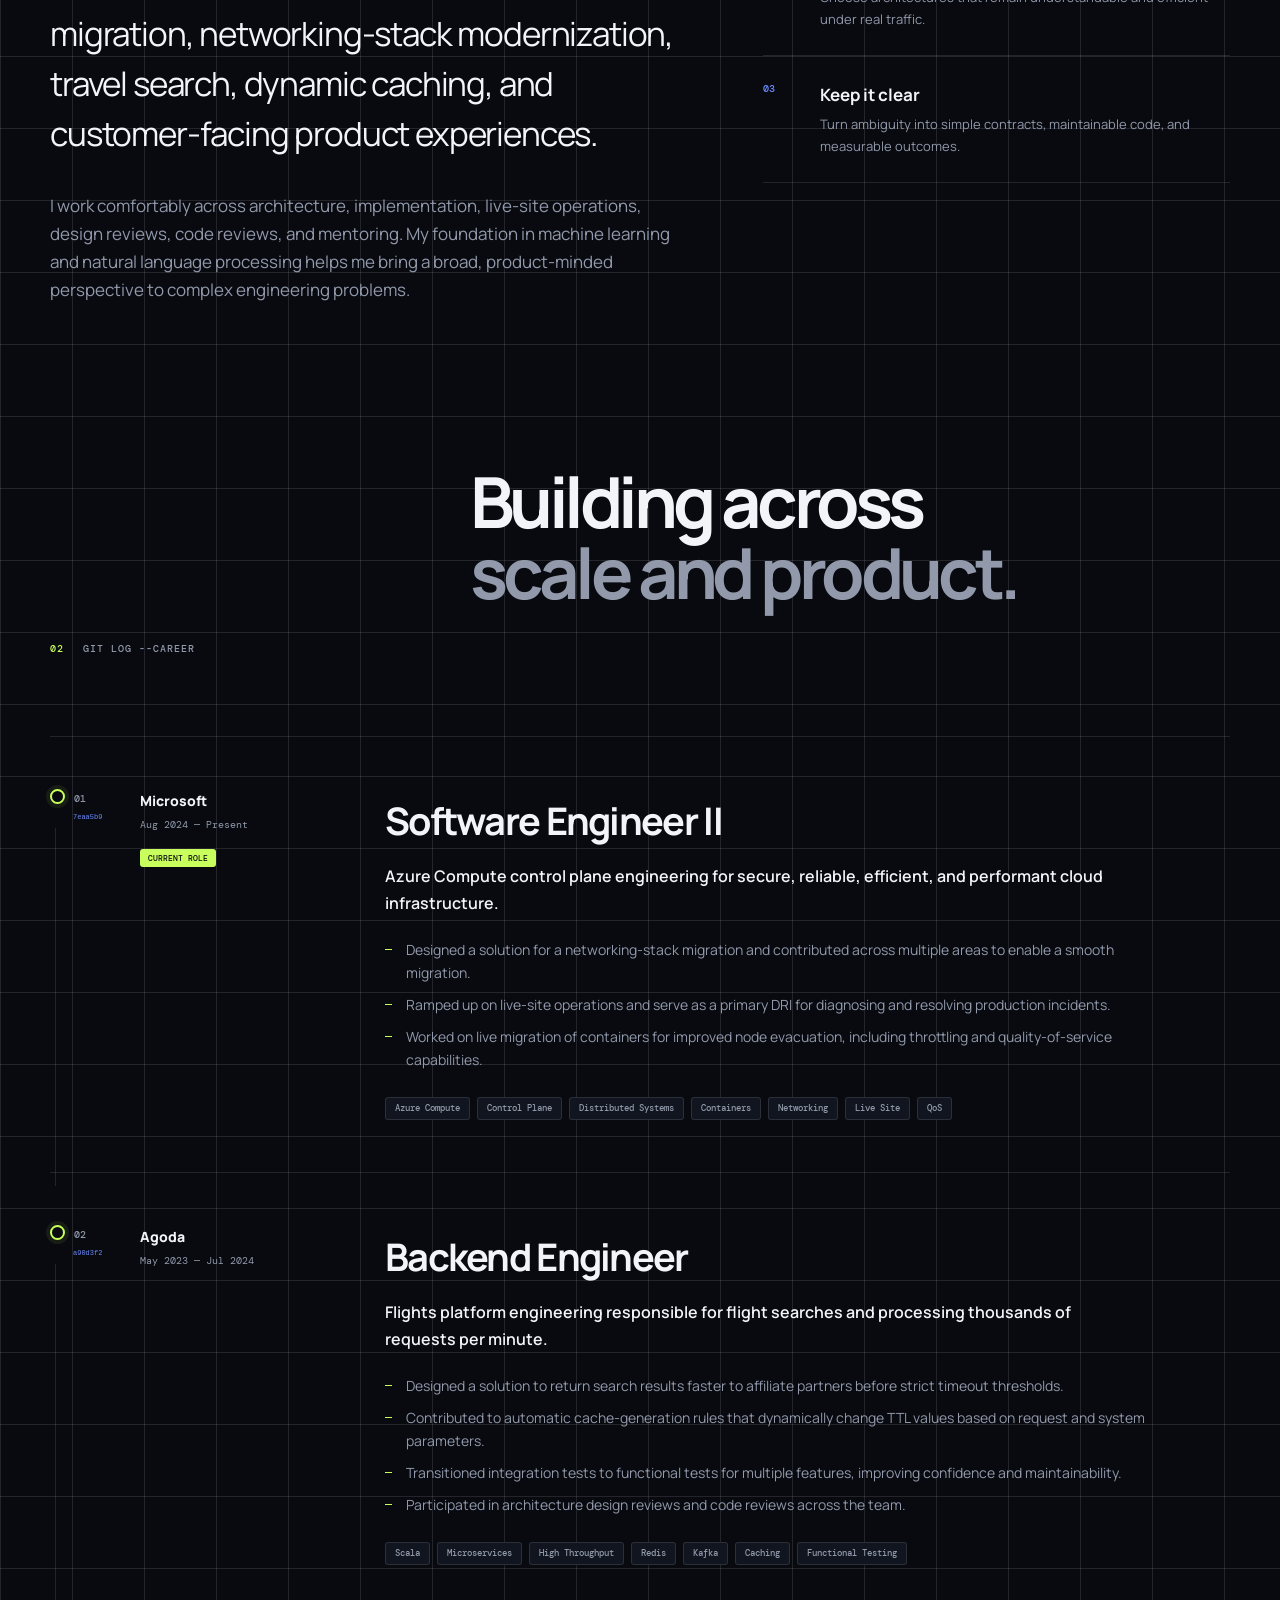
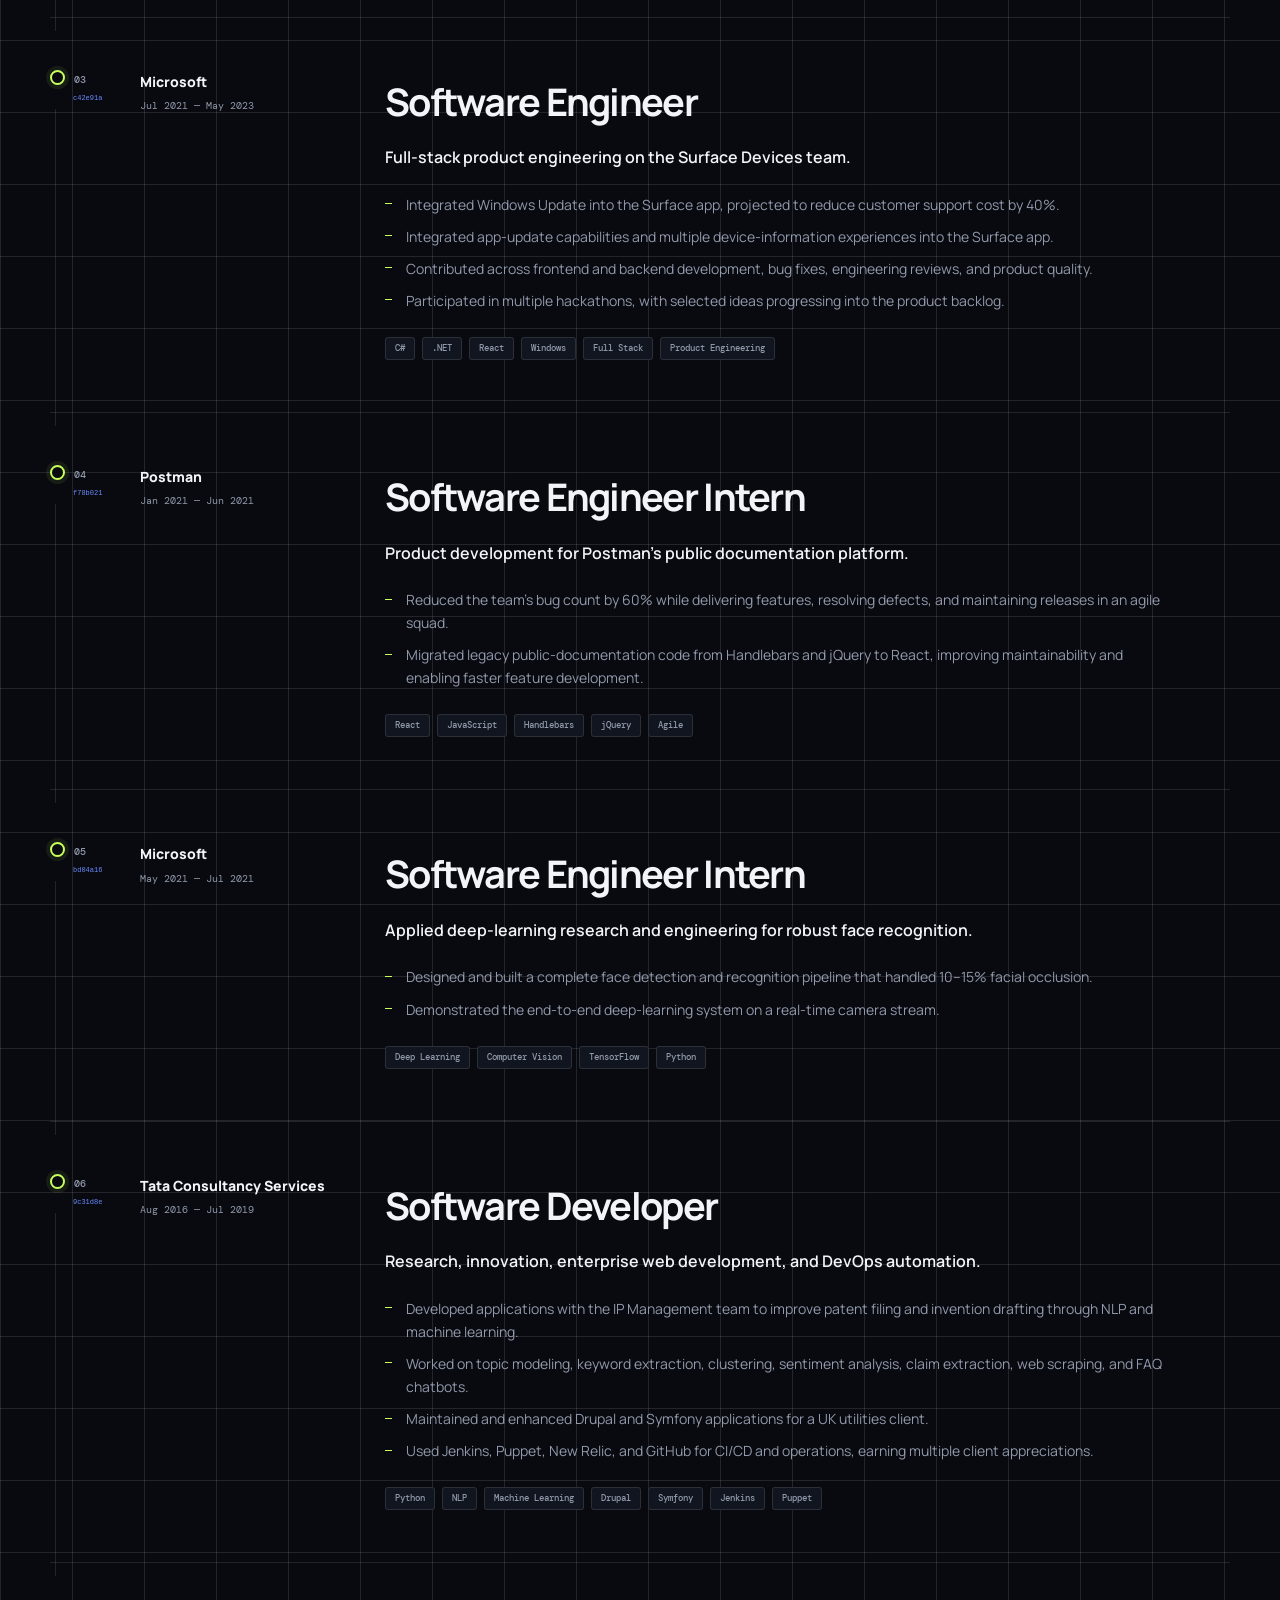
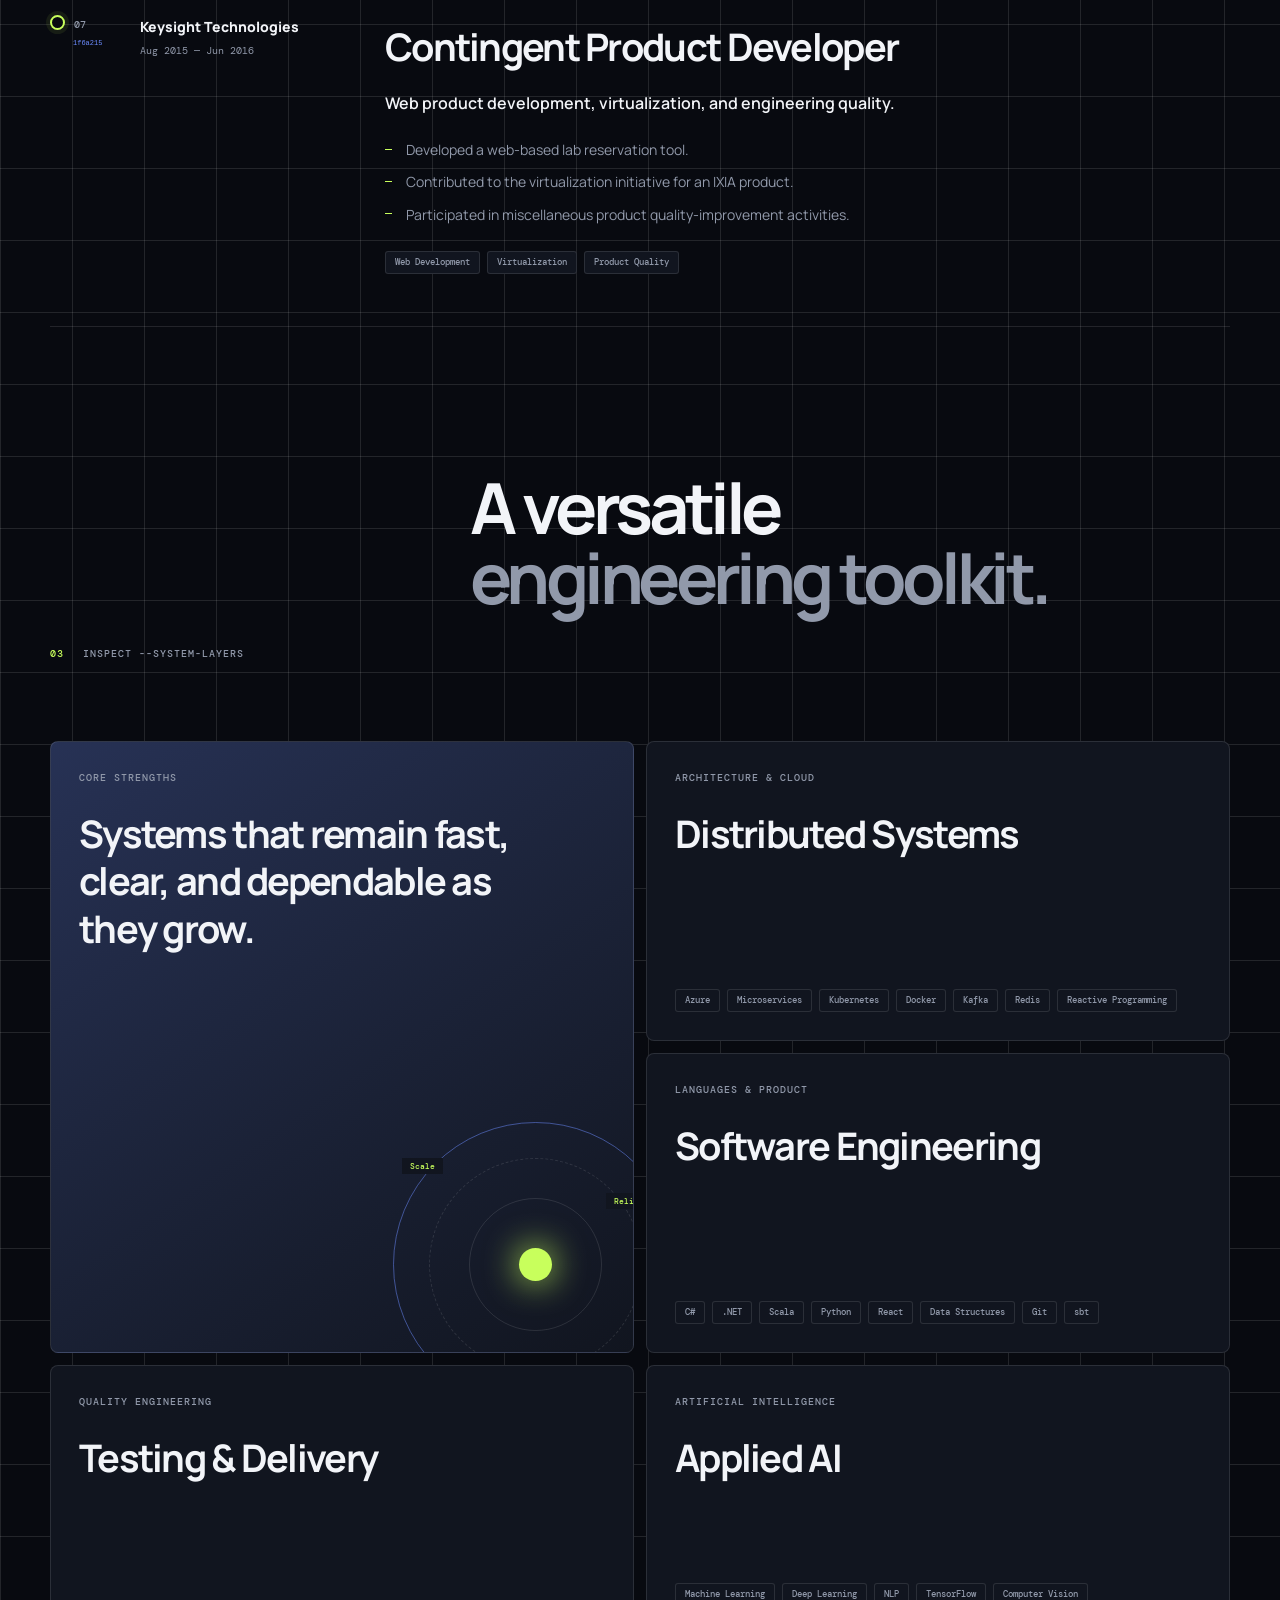
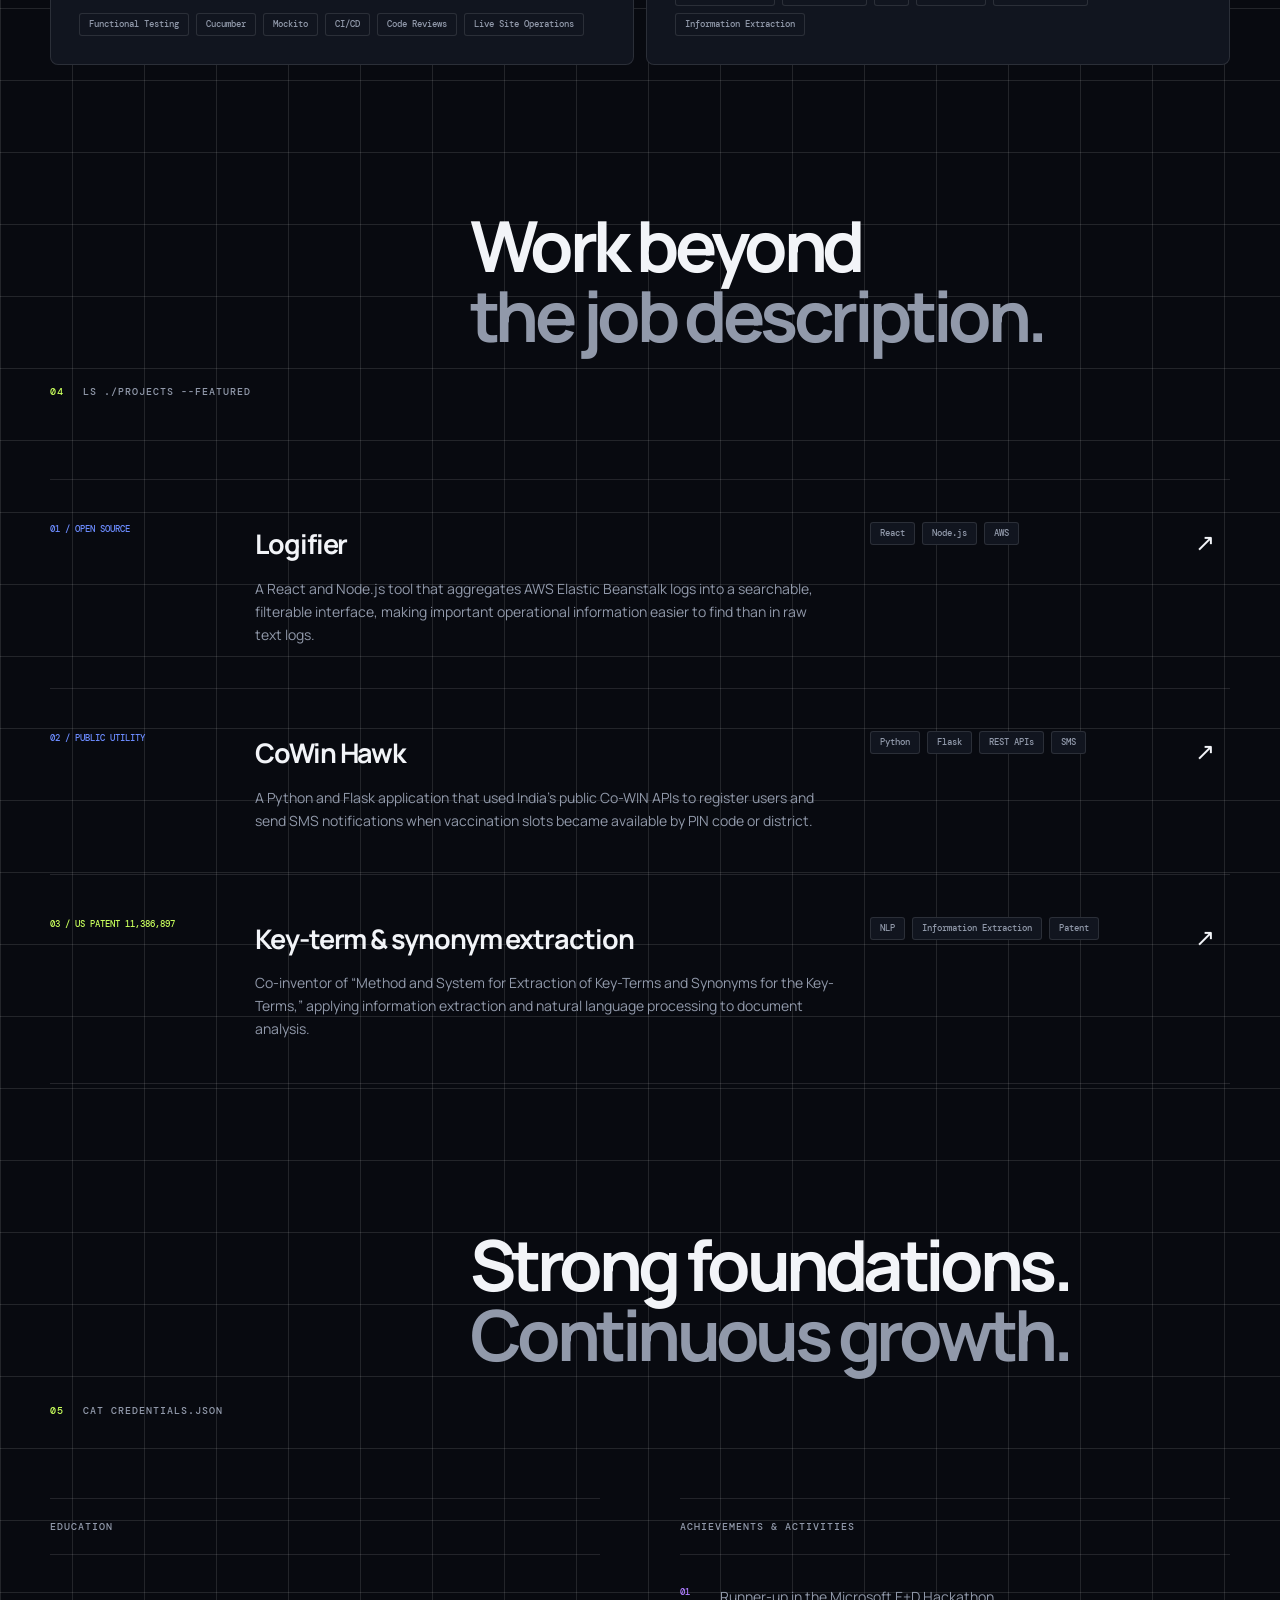
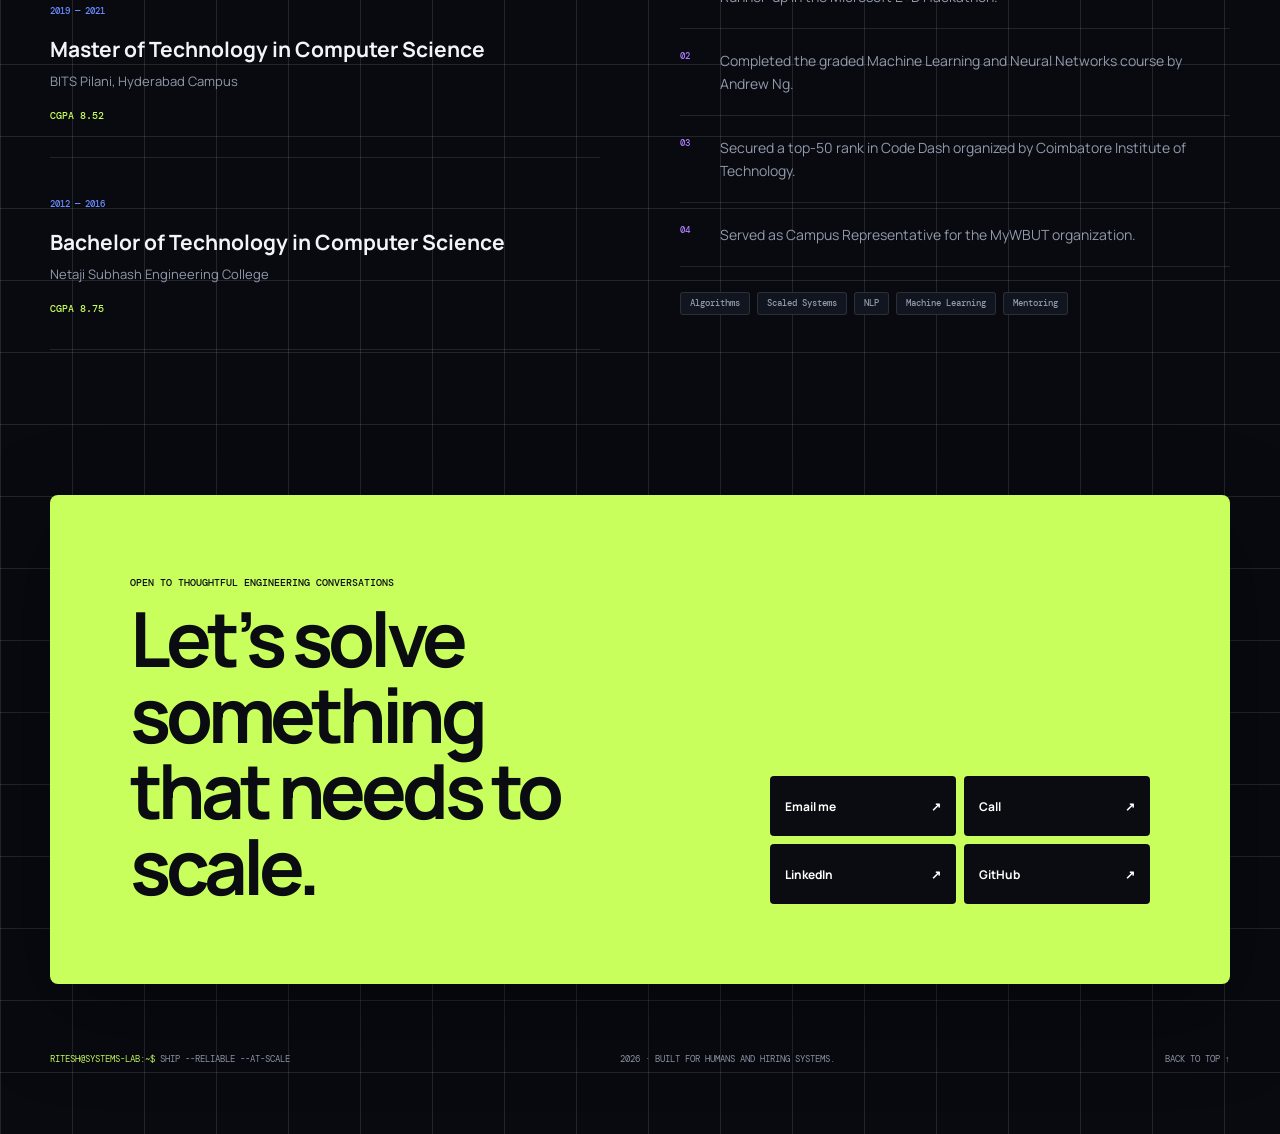
==== commit 1d15089f: "Reimagine portfolio as interactive systems lab Co-authored-by: Copilot <223556219+Copilot@users.nore" ====
--- a/index.html
+++ b/index.html
@@ -3,258 +3,438 @@
 <head>
   <meta charset="utf-8">
   <meta name="viewport" content="width=device-width, initial-scale=1">
-  <meta name="description" content="Ritesh Kumar Singh is a Software Engineer II at Microsoft building reliable, scalable cloud systems and Azure infrastructure.">
-  <meta name="theme-color" content="#08111f">
-  <meta property="og:title" content="Ritesh Kumar Singh | Software Engineer">
-  <meta property="og:description" content="Software engineer focused on distributed systems, Azure infrastructure, backend platforms, and applied AI.">
-  <meta property="og:type" content="website">
+  <meta name="description" content="Ritesh Kumar Singh is a Software Engineer II at Microsoft specializing in Azure Compute, distributed systems, microservices, backend engineering, cloud infrastructure, and applied AI.">
+  <meta name="keywords" content="Ritesh Kumar Singh, Software Engineer II, Microsoft, Azure Compute, Distributed Systems, Backend Engineer, Microservices, Kubernetes, Docker, Kafka, Redis, Scala, C Sharp, Python, React, Machine Learning, NLP">
+  <meta name="author" content="Ritesh Kumar Singh">
+  <meta name="theme-color" content="#080a10">
+  <meta property="og:title" content="Ritesh Kumar Singh | Software Engineer II">
+  <meta property="og:description" content="Building reliable cloud infrastructure and backend systems at scale.">
+  <meta property="og:type" content="profile">
   <meta property="og:url" content="https://riteshksingh1709.github.io/">
   <meta property="og:image" content="https://riteshksingh1709.github.io/img/profile.jpg">
-  <title>Ritesh Kumar Singh | Software Engineer</title>
+  <title>Ritesh Kumar Singh | Software Engineer II</title>
+  <link rel="canonical" href="https://riteshksingh1709.github.io/">
+  <link rel="icon" href="data:image/svg+xml,%3Csvg xmlns='http://www.w3.org/2000/svg' viewBox='0 0 64 64'%3E%3Crect width='64' height='64' rx='32' fill='%23c8ff5c'/%3E%3Ctext x='32' y='38' text-anchor='middle' font-family='monospace' font-size='20' font-weight='700' fill='%23080a10'%3ERKS%3C/text%3E%3C/svg%3E">
   <link rel="preconnect" href="https://fonts.googleapis.com">
   <link rel="preconnect" href="https://fonts.gstatic.com" crossorigin>
-  <link href="https://fonts.googleapis.com/css2?family=DM+Sans:wght@400;500;600;700&family=Manrope:wght@500;600;700;800&display=swap" rel="stylesheet">
+  <link href="https://fonts.googleapis.com/css2?family=DM+Mono:wght@400;500&family=Manrope:wght@400;500;600;700;800&display=swap" rel="stylesheet">
   <link rel="stylesheet" href="css/site.css">
+  <script type="application/ld+json">
+  {
+    "@context": "https://schema.org",
+    "@type": "Person",
+    "name": "Ritesh Kumar Singh",
+    "url": "https://riteshksingh1709.github.io/",
+    "image": "https://riteshksingh1709.github.io/img/profile.jpg",
+    "email": "mailto:ritesh.kumar465@gmail.com",
+    "telephone": "+91-8276079012",
+    "jobTitle": "Software Engineer II",
+    "worksFor": {"@type": "Organization", "name": "Microsoft"},
+    "alumniOf": [
+      {"@type": "CollegeOrUniversity", "name": "BITS Pilani, Hyderabad Campus"},
+      {"@type": "CollegeOrUniversity", "name": "Netaji Subhash Engineering College"}
+    ],
+    "sameAs": [
+      "https://github.com/RiteshKSingh1709",
+      "https://www.linkedin.com/in/ritesh-kumar-singh-38a24ab8"
+    ],
+    "knowsAbout": ["Azure", "Distributed Systems", "Microservices", "Kubernetes", "Docker", "Kafka", "Redis", "C#", ".NET", "Scala", "Python", "React", "Machine Learning", "Deep Learning", "Natural Language Processing"]
+  }
+  </script>
   <script src="js/site.js" defer></script>
 </head>
 <body>
-  <a class="skip-link" href="#main">Skip to content</a>
-  <div class="ambient ambient-one" aria-hidden="true"></div>
-  <div class="ambient ambient-two" aria-hidden="true"></div>
+  <a class="skip-link" href="#content">Skip to resume content</a>
+  <div class="progress-bar" aria-hidden="true"></div>
+  <div class="cursor-glow" aria-hidden="true"></div>
+  <div class="boot-screen" aria-hidden="true">
+    <div class="boot-terminal">
+      <p><span>RITESH SYSTEMS LAB</span> / boot sequence</p>
+      <div class="boot-log">
+        <span>[ ok ] loading distributed_systems</span>
+        <span>[ ok ] mounting azure_compute</span>
+        <span>[ ok ] starting reliability_engine</span>
+        <span>[ ok ] indexing 10+ years of experience</span>
+      </div>
+      <div class="boot-progress"><i></i></div>
+    </div>
+  </div>
+  <div class="command-palette" role="dialog" aria-modal="true" aria-labelledby="command-title" hidden>
+    <div class="command-box">
+      <div class="command-input">
+        <span>&gt;_</span>
+        <input id="command-title" type="text" placeholder="Type a command or section…" autocomplete="off">
+        <kbd>ESC</kbd>
+      </div>
+      <div class="command-results">
+        <button type="button" data-command="profile"><span>01</span> Open professional profile <kbd>P</kbd></button>
+        <button type="button" data-command="experience"><span>02</span> Inspect work experience <kbd>E</kbd></button>
+        <button type="button" data-command="expertise"><span>03</span> Explore technical stack <kbd>S</kbd></button>
+        <button type="button" data-command="projects"><span>04</span> View projects and patent <kbd>W</kbd></button>
+        <button type="button" data-command="print"><span>⌘</span> Export ATS resume <kbd>R</kbd></button>
+        <button type="button" data-command="theme"><span>◐</span> Toggle interface theme <kbd>T</kbd></button>
+      </div>
+    </div>
+  </div>
+  <header class="print-header">
+    <h1>Ritesh Kumar Singh</h1>
+    <p class="print-title">Software Engineer II · Cloud Infrastructure · Distributed Systems · Backend Engineering</p>
+    <p>+91 8276079012 · ritesh.kumar465@gmail.com · github.com/RiteshKSingh1709 · linkedin.com/in/ritesh-kumar-singh-38a24ab8</p>
+    <p>Software engineer with 10+ years of experience designing reliable cloud infrastructure, distributed systems, high-volume backend platforms, full-stack products, and applied AI solutions.</p>
+  </header>
 
   <header class="site-header">
     <nav class="nav shell" aria-label="Primary navigation">
-      <a class="brand" href="#top" aria-label="Ritesh Kumar Singh, home">
-        <span class="brand-mark">R</span>
-        <span>Ritesh<span class="accent">.</span></span>
+      <a class="brand" href="#home" aria-label="Ritesh Kumar Singh home">
+        <span class="brand-symbol">RKS</span>
+        <span class="brand-copy">RITESH://SYSTEMS_LAB<small>software_engineer_ii</small></span>
       </a>
-      <button class="nav-toggle" type="button" aria-expanded="false" aria-controls="nav-links">
-        <span></span><span></span><span></span>
-        <span class="sr-only">Open navigation</span>
+      <button class="nav-toggle" type="button" aria-expanded="false" aria-controls="nav-menu">
+        <span></span><span></span>
+        <span class="sr-only">Toggle navigation</span>
       </button>
-      <div class="nav-links" id="nav-links">
-        <a href="#about">About</a>
+      <div class="nav-menu" id="nav-menu">
+        <a href="#profile">Profile</a>
         <a href="#experience">Experience</a>
-        <a href="#skills">Skills</a>
-        <a href="#work">Work</a>
-        <a href="#contact">Contact</a>
-      </div>
-      <button class="theme-toggle" type="button" aria-label="Switch color theme">
-        <svg class="sun" viewBox="0 0 24 24" aria-hidden="true"><circle cx="12" cy="12" r="4"/><path d="M12 2v2M12 20v2M4.93 4.93l1.42 1.42M17.66 17.66l1.41 1.41M2 12h2M20 12h2M4.93 19.07l1.42-1.42M17.66 6.34l1.41-1.41"/></svg>
-        <svg class="moon" viewBox="0 0 24 24" aria-hidden="true"><path d="M21 12.79A9 9 0 1 1 11.21 3 7 7 0 0 0 21 12.79Z"/></svg>
-      </button>
+        <a href="#expertise">Expertise</a>
+        <a href="#projects">Projects</a>
+        <a href="#credentials">Credentials</a>
+      </div>
+      <div class="nav-actions">
+        <button class="command-trigger" type="button" aria-label="Open command palette"><span>&gt;_</span> Command <kbd>/</kbd></button>
+        <button class="icon-button theme-toggle" type="button" aria-label="Change color theme">
+          <svg viewBox="0 0 24 24" aria-hidden="true"><path d="M21 12.8A9 9 0 1 1 11.2 3a7 7 0 0 0 9.8 9.8Z"/></svg>
+        </button>
+        <button class="resume-button print-resume" type="button">ATS Resume <span aria-hidden="true">↗</span></button>
+      </div>
     </nav>
   </header>
 
-  <main id="main">
-    <section class="hero shell" id="top">
-      <div class="hero-copy reveal">
-        <div class="eyebrow"><span class="status-dot"></span> Building at Microsoft</div>
-        <h1>Engineering systems<br>that stay <span class="gradient-text">reliable at scale.</span></h1>
-        <p class="hero-lead">I’m Ritesh, a Software Engineer II working on Azure Compute. I design cloud infrastructure and backend systems with a focus on reliability, performance, and clean engineering.</p>
-        <div class="hero-actions">
-          <a class="button button-primary" href="#experience">Explore my work <span aria-hidden="true">↓</span></a>
-          <a class="button button-ghost" href="mailto:ritesh.kumar465@gmail.com">Start a conversation</a>
+  <main id="content">
+    <section class="hero shell" id="home">
+      <div class="hero-grid">
+        <div class="hero-copy reveal">
+          <div class="availability"><span></span> ALL SYSTEMS OPERATIONAL · AZURE COMPUTE</div>
+          <h1>I build the <em>invisible systems</em> that keep software alive.</h1>
+          <p class="hero-summary">Software Engineer II turning complex cloud infrastructure into reliable, scalable systems—from control planes and live container migration to high-volume travel platforms and applied AI.</p>
+          <div class="hero-actions">
+            <a class="primary-action" href="#experience">Enter the system <span>↓</span></a>
+            <a class="text-action" href="mailto:ritesh.kumar465@gmail.com">ritesh.kumar465@gmail.com <span>↗</span></a>
+          </div>
         </div>
-        <div class="social-row" aria-label="Social profiles">
-          <a href="https://github.com/RiteshKSingh1709" target="_blank" rel="noreferrer">GitHub <span aria-hidden="true">↗</span></a>
-          <a href="https://www.linkedin.com/in/ritesh-kumar-singh-38a24ab8" target="_blank" rel="noreferrer">LinkedIn <span aria-hidden="true">↗</span></a>
-          <a href="mailto:ritesh.kumar465@gmail.com">Email <span aria-hidden="true">↗</span></a>
+
+        <aside class="hero-console reveal" aria-label="Interactive professional systems map">
+          <div class="console-bar"><span></span><span></span><span></span><small>azure_compute.topology / LIVE</small></div>
+          <div class="system-map">
+            <svg class="network-lines" viewBox="0 0 440 390" aria-hidden="true">
+              <path d="M76 76 C130 76 138 151 195 170"/>
+              <path d="M365 70 C306 74 302 145 247 169"/>
+              <path d="M62 286 C130 278 140 223 194 206"/>
+              <path d="M373 286 C310 279 300 224 249 206"/>
+              <path d="M220 80 L220 146"/>
+              <path d="M220 228 L220 314"/>
+            </svg>
+            <div class="data-packet packet-one"></div>
+            <div class="data-packet packet-two"></div>
+            <div class="data-packet packet-three"></div>
+            <button class="arch-node node-api active" type="button" data-title="Control plane" data-detail="Orchestrating secure, reliable Azure infrastructure."><i></i><strong>CONTROL_PLANE</strong><span>healthy · 99.99%</span></button>
+            <button class="arch-node node-network" type="button" data-title="Networking stack" data-detail="Designing smoother migrations across critical networking paths."><i></i><strong>NETWORK_STACK</strong><span>migration · active</span></button>
+            <button class="arch-node node-live" type="button" data-title="Live migration" data-detail="Moving containers safely for better node evacuation."><i></i><strong>LIVE_MIGRATION</strong><span>containers · ready</span></button>
+            <button class="arch-node node-qos" type="button" data-title="Quality of service" data-detail="Applying throttling and QoS to protect system performance."><i></i><strong>QoS_ENGINE</strong><span>latency · nominal</span></button>
+            <button class="arch-node node-traffic" type="button" data-title="High-volume systems" data-detail="Backend platforms designed for thousands of requests per minute."><i></i><strong>TRAFFIC</strong><span>1000s req/min</span></button>
+            <button class="arch-node node-ai" type="button" data-title="Applied intelligence" data-detail="Machine learning, NLP, deep learning, and computer vision."><i></i><strong>AI_PIPELINE</strong><span>models · online</span></button>
+            <div class="core-node">
+              <span class="core-pulse"></span>
+              <img src="img/profile.jpg" alt="Ritesh Kumar Singh" width="120" height="120">
+              <strong>RITESH</strong>
+              <small>system architect</small>
+            </div>
+          </div>
+          <div class="system-inspector">
+            <span>SELECTED_NODE</span>
+            <strong>Control plane</strong>
+            <p>Orchestrating secure, reliable Azure infrastructure.</p>
+          </div>
+        </aside>
+      </div>
+
+      <div class="signal-strip reveal" aria-label="Career highlights">
+        <div><strong>Azure</strong><span>Compute control plane</span></div>
+        <div><strong>1000s</strong><span>Requests per minute</span></div>
+        <div><strong>40%</strong><span>Projected support cost reduction</span></div>
+        <div><strong>60%</strong><span>Team bug reduction</span></div>
+        <div><strong>US 11,386,897</strong><span>Granted patent</span></div>
+      </div>
+    </section>
+
+    <section class="section shell" id="profile">
+      <header class="section-header reveal">
+        <p><span>01</span> ./professional_profile</p>
+        <h2>Deep systems thinking.<br><span>Practical delivery.</span></h2>
+      </header>
+      <div class="profile-grid">
+        <div class="profile-statement reveal">
+          <p>I am a software development professional who designs clean, resilient solutions for scaled systems. My recent work spans Azure infrastructure orchestration, live container migration, networking-stack modernization, travel search, dynamic caching, and customer-facing product experiences.</p>
+          <p>I work comfortably across architecture, implementation, live-site operations, design reviews, code reviews, and mentoring. My foundation in machine learning and natural language processing helps me bring a broad, product-minded perspective to complex engineering problems.</p>
         </div>
-      </div>
-      <div class="hero-visual reveal">
-        <div class="portrait-wrap">
-          <div class="portrait-ring"></div>
-          <img src="img/profile.jpg" alt="Ritesh Kumar Singh" width="420" height="420">
-          <div class="floating-card card-cloud">
-            <span class="mini-icon">☁</span>
-            <span><strong>Azure Compute</strong><small>Cloud infrastructure</small></span>
-          </div>
-          <div class="floating-card card-years">
-            <strong>10+</strong>
-            <span>years building<br>software</span>
-          </div>
+        <div class="principles reveal">
+          <article><span>01</span><div><h3>Reliability first</h3><p>Design for production behavior, failure modes, observability, and operational clarity.</p></div></article>
+          <article><span>02</span><div><h3>Scale intentionally</h3><p>Choose architectures that remain understandable and efficient under real traffic.</p></div></article>
+          <article><span>03</span><div><h3>Keep it clear</h3><p>Turn ambiguity into simple contracts, maintainable code, and measurable outcomes.</p></div></article>
         </div>
       </div>
-      <div class="scroll-cue" aria-hidden="true"><span></span> Scroll to explore</div>
-    </section>
-
-    <section class="section shell" id="about">
-      <div class="section-heading reveal">
-        <span class="section-number">01</span>
-        <div><p class="kicker">About</p><h2>Complex problems.<br>Clear solutions.</h2></div>
-      </div>
-      <div class="about-grid">
-        <div class="about-copy reveal">
-          <p class="large-copy">I build dependable software for high-scale environments—from Azure infrastructure and live container migration to travel search platforms handling thousands of requests per minute.</p>
-          <p>My experience spans distributed systems, microservices, full-stack products, and applied machine learning. I enjoy turning ambiguous engineering challenges into pragmatic designs, improving production reliability, and helping other engineers grow.</p>
+    </section>
+
+    <section class="section shell" id="experience">
+      <header class="section-header reveal">
+        <p><span>02</span> git log --career</p>
+        <h2>Building across<br><span>scale and product.</span></h2>
+      </header>
+
+      <div class="experience-list">
+        <article class="experience-card reveal">
+          <div class="experience-index"><span>01</span><code>7eaa5b9</code></div>
+          <div class="experience-meta">
+            <p class="company">Microsoft</p>
+            <p class="period">Aug 2024 — Present</p>
+            <span class="current-role">Current role</span>
+          </div>
+          <div class="experience-body">
+            <h3>Software Engineer II</h3>
+            <p class="role-summary">Azure Compute control plane engineering for secure, reliable, efficient, and performant cloud infrastructure.</p>
+            <ul>
+              <li>Designed a solution for a networking-stack migration and contributed across multiple areas to enable a smooth migration.</li>
+              <li>Ramped up on live-site operations and serve as a primary DRI for diagnosing and resolving production incidents.</li>
+              <li>Worked on live migration of containers for improved node evacuation, including throttling and quality-of-service capabilities.</li>
+            </ul>
+            <div class="keyword-list"><span>Azure Compute</span><span>Control Plane</span><span>Distributed Systems</span><span>Containers</span><span>Networking</span><span>Live Site</span><span>QoS</span></div>
+          </div>
+        </article>
+
+        <article class="experience-card reveal">
+          <div class="experience-index"><span>02</span><code>a90d3f2</code></div>
+          <div class="experience-meta">
+            <p class="company">Agoda</p>
+            <p class="period">May 2023 — Jul 2024</p>
+          </div>
+          <div class="experience-body">
+            <h3>Backend Engineer</h3>
+            <p class="role-summary">Flights platform engineering responsible for flight searches and processing thousands of requests per minute.</p>
+            <ul>
+              <li>Designed a solution to return search results faster to affiliate partners before strict timeout thresholds.</li>
+              <li>Contributed to automatic cache-generation rules that dynamically change TTL values based on request and system parameters.</li>
+              <li>Transitioned integration tests to functional tests for multiple features, improving confidence and maintainability.</li>
+              <li>Participated in architecture design reviews and code reviews across the team.</li>
+            </ul>
+            <div class="keyword-list"><span>Scala</span><span>Microservices</span><span>High Throughput</span><span>Redis</span><span>Kafka</span><span>Caching</span><span>Functional Testing</span></div>
+          </div>
+        </article>
+
+        <article class="experience-card reveal">
+          <div class="experience-index"><span>03</span><code>c42e91a</code></div>
+          <div class="experience-meta">
+            <p class="company">Microsoft</p>
+            <p class="period">Jul 2021 — May 2023</p>
+          </div>
+          <div class="experience-body">
+            <h3>Software Engineer</h3>
+            <p class="role-summary">Full-stack product engineering on the Surface Devices team.</p>
+            <ul>
+              <li>Integrated Windows Update into the Surface app, projected to reduce customer support cost by 40%.</li>
+              <li>Integrated app-update capabilities and multiple device-information experiences into the Surface app.</li>
+              <li>Contributed across frontend and backend development, bug fixes, engineering reviews, and product quality.</li>
+              <li>Participated in multiple hackathons, with selected ideas progressing into the product backlog.</li>
+            </ul>
+            <div class="keyword-list"><span>C#</span><span>.NET</span><span>React</span><span>Windows</span><span>Full Stack</span><span>Product Engineering</span></div>
+          </div>
+        </article>
+
+        <article class="experience-card reveal">
+          <div class="experience-index"><span>04</span><code>f78b021</code></div>
+          <div class="experience-meta">
+            <p class="company">Postman</p>
+            <p class="period">Jan 2021 — Jun 2021</p>
+          </div>
+          <div class="experience-body">
+            <h3>Software Engineer Intern</h3>
+            <p class="role-summary">Product development for Postman’s public documentation platform.</p>
+            <ul>
+              <li>Reduced the team’s bug count by 60% while delivering features, resolving defects, and maintaining releases in an agile squad.</li>
+              <li>Migrated legacy public-documentation code from Handlebars and jQuery to React, improving maintainability and enabling faster feature development.</li>
+            </ul>
+            <div class="keyword-list"><span>React</span><span>JavaScript</span><span>Handlebars</span><span>jQuery</span><span>Agile</span></div>
+          </div>
+        </article>
+
+        <article class="experience-card reveal">
+          <div class="experience-index"><span>05</span><code>bd04a16</code></div>
+          <div class="experience-meta">
+            <p class="company">Microsoft</p>
+            <p class="period">May 2021 — Jul 2021</p>
+          </div>
+          <div class="experience-body">
+            <h3>Software Engineer Intern</h3>
+            <p class="role-summary">Applied deep-learning research and engineering for robust face recognition.</p>
+            <ul>
+              <li>Designed and built a complete face detection and recognition pipeline that handled 10–15% facial occlusion.</li>
+              <li>Demonstrated the end-to-end deep-learning system on a real-time camera stream.</li>
+            </ul>
+            <div class="keyword-list"><span>Deep Learning</span><span>Computer Vision</span><span>TensorFlow</span><span>Python</span></div>
+          </div>
+        </article>
+
+        <article class="experience-card reveal">
+          <div class="experience-index"><span>06</span><code>9c31d8e</code></div>
+          <div class="experience-meta">
+            <p class="company">Tata Consultancy Services</p>
+            <p class="period">Aug 2016 — Jul 2019</p>
+          </div>
+          <div class="experience-body">
+            <h3>Software Developer</h3>
+            <p class="role-summary">Research, innovation, enterprise web development, and DevOps automation.</p>
+            <ul>
+              <li>Developed applications with the IP Management team to improve patent filing and invention drafting through NLP and machine learning.</li>
+              <li>Worked on topic modeling, keyword extraction, clustering, sentiment analysis, claim extraction, web scraping, and FAQ chatbots.</li>
+              <li>Maintained and enhanced Drupal and Symfony applications for a UK utilities client.</li>
+              <li>Used Jenkins, Puppet, New Relic, and GitHub for CI/CD and operations, earning multiple client appreciations.</li>
+            </ul>
+            <div class="keyword-list"><span>Python</span><span>NLP</span><span>Machine Learning</span><span>Drupal</span><span>Symfony</span><span>Jenkins</span><span>Puppet</span></div>
+          </div>
+        </article>
+
+        <article class="experience-card reveal">
+          <div class="experience-index"><span>07</span><code>1f6a215</code></div>
+          <div class="experience-meta">
+            <p class="company">Keysight Technologies</p>
+            <p class="period">Aug 2015 — Jun 2016</p>
+          </div>
+          <div class="experience-body">
+            <h3>Contingent Product Developer</h3>
+            <p class="role-summary">Web product development, virtualization, and engineering quality.</p>
+            <ul>
+              <li>Developed a web-based lab reservation tool.</li>
+              <li>Contributed to the virtualization initiative for an IXIA product.</li>
+              <li>Participated in miscellaneous product quality-improvement activities.</li>
+            </ul>
+            <div class="keyword-list"><span>Web Development</span><span>Virtualization</span><span>Product Quality</span></div>
+          </div>
+        </article>
+      </div>
+    </section>
+
+    <section class="section shell" id="expertise">
+      <header class="section-header reveal">
+        <p><span>03</span> inspect --system-layers</p>
+        <h2>A versatile<br><span>engineering toolkit.</span></h2>
+      </header>
+      <div class="expertise-grid">
+        <article class="expertise-card featured reveal">
+          <p class="card-label">Core strengths</p>
+          <h3>Systems that remain fast, clear, and dependable as they grow.</h3>
+          <div class="orbit" aria-hidden="true"><span>Scale</span><span>Reliability</span><span>Design</span><i></i></div>
+        </article>
+        <article class="expertise-card reveal">
+          <p class="card-label">Architecture &amp; cloud</p>
+          <h3>Distributed Systems</h3>
+          <div class="tech-cloud"><span>Azure</span><span>Microservices</span><span>Kubernetes</span><span>Docker</span><span>Kafka</span><span>Redis</span><span>Reactive Programming</span></div>
+        </article>
+        <article class="expertise-card reveal">
+          <p class="card-label">Languages &amp; product</p>
+          <h3>Software Engineering</h3>
+          <div class="tech-cloud"><span>C#</span><span>.NET</span><span>Scala</span><span>Python</span><span>React</span><span>Data Structures</span><span>Git</span><span>sbt</span></div>
+        </article>
+        <article class="expertise-card reveal">
+          <p class="card-label">Quality engineering</p>
+          <h3>Testing &amp; Delivery</h3>
+          <div class="tech-cloud"><span>Functional Testing</span><span>Cucumber</span><span>Mockito</span><span>CI/CD</span><span>Code Reviews</span><span>Live Site Operations</span></div>
+        </article>
+        <article class="expertise-card reveal">
+          <p class="card-label">Artificial intelligence</p>
+          <h3>Applied AI</h3>
+          <div class="tech-cloud"><span>Machine Learning</span><span>Deep Learning</span><span>NLP</span><span>TensorFlow</span><span>Computer Vision</span><span>Information Extraction</span></div>
+        </article>
+      </div>
+    </section>
+
+    <section class="section shell" id="projects">
+      <header class="section-header reveal">
+        <p><span>04</span> ls ./projects --featured</p>
+        <h2>Work beyond<br><span>the job description.</span></h2>
+      </header>
+      <div class="project-list">
+        <a class="project reveal" href="https://github.com/RiteshKSingh1709/Logifier" target="_blank" rel="noreferrer">
+          <div class="project-number">01 / OPEN SOURCE</div>
+          <div><h3>Logifier</h3><p>A React and Node.js tool that aggregates AWS Elastic Beanstalk logs into a searchable, filterable interface, making important operational information easier to find than in raw text logs.</p></div>
+          <div class="project-stack"><span>React</span><span>Node.js</span><span>AWS</span></div>
+          <span class="project-arrow">↗</span>
+        </a>
+        <a class="project reveal" href="https://github.com/RiteshKSingh1709/CoWin-Hawk" target="_blank" rel="noreferrer">
+          <div class="project-number">02 / PUBLIC UTILITY</div>
+          <div><h3>CoWin Hawk</h3><p>A Python and Flask application that used India’s public Co-WIN APIs to register users and send SMS notifications when vaccination slots became available by PIN code or district.</p></div>
+          <div class="project-stack"><span>Python</span><span>Flask</span><span>REST APIs</span><span>SMS</span></div>
+          <span class="project-arrow">↗</span>
+        </a>
+        <a class="project patent reveal" href="https://patents.justia.com/patent/11386897" target="_blank" rel="noreferrer">
+          <div class="project-number">03 / US PATENT 11,386,897</div>
+          <div><h3>Key-term &amp; synonym extraction</h3><p>Co-inventor of “Method and System for Extraction of Key-Terms and Synonyms for the Key-Terms,” applying information extraction and natural language processing to document analysis.</p></div>
+          <div class="project-stack"><span>NLP</span><span>Information Extraction</span><span>Patent</span></div>
+          <span class="project-arrow">↗</span>
+        </a>
+      </div>
+    </section>
+
+    <section class="section shell" id="credentials">
+      <header class="section-header reveal">
+        <p><span>05</span> cat credentials.json</p>
+        <h2>Strong foundations.<br><span>Continuous growth.</span></h2>
+      </header>
+      <div class="credentials-grid">
+        <div class="education-column reveal">
+          <p class="column-label">Education</p>
+          <article>
+            <span>2019 — 2021</span>
+            <h3>Master of Technology in Computer Science</h3>
+            <p>BITS Pilani, Hyderabad Campus</p>
+            <strong>CGPA 8.52</strong>
+          </article>
+          <article>
+            <span>2012 — 2016</span>
+            <h3>Bachelor of Technology in Computer Science</h3>
+            <p>Netaji Subhash Engineering College</p>
+            <strong>CGPA 8.75</strong>
+          </article>
         </div>
-        <div class="metric-grid reveal">
-          <article class="metric-card"><strong>10+</strong><span>Years of engineering experience</span></article>
-          <article class="metric-card"><strong>3×</strong><span>Microsoft engineering journeys</span></article>
-          <article class="metric-card"><strong>40%</strong><span>Projected support cost reduction</span></article>
-          <article class="metric-card"><strong>1</strong><span>Granted US patent</span></article>
+        <div class="recognition-column reveal">
+          <p class="column-label">Achievements &amp; activities</p>
+          <ul>
+            <li><span>01</span><p>Runner-up in the Microsoft E+D Hackathon.</p></li>
+            <li><span>02</span><p>Completed the graded Machine Learning and Neural Networks course by Andrew Ng.</p></li>
+            <li><span>03</span><p>Secured a top-50 rank in Code Dash organized by Coimbatore Institute of Technology.</p></li>
+            <li><span>04</span><p>Served as Campus Representative for the MyWBUT organization.</p></li>
+          </ul>
+          <div class="interests"><span>Algorithms</span><span>Scaled Systems</span><span>NLP</span><span>Machine Learning</span><span>Mentoring</span></div>
         </div>
       </div>
     </section>
 
-    <section class="section shell" id="experience">
-      <div class="section-heading reveal">
-        <span class="section-number">02</span>
-        <div><p class="kicker">Experience</p><h2>Where I’ve made<br>an impact.</h2></div>
-      </div>
-      <div class="timeline">
-        <article class="timeline-item reveal">
-          <div class="timeline-meta"><span>Aug 2024 — Present</span><span>Current</span></div>
-          <div class="timeline-content">
-            <div class="company-line"><h3>Software Engineer II</h3><span>Microsoft</span></div>
-            <p>Building Azure Compute control-plane capabilities that keep cloud infrastructure secure, reliable, efficient, and performant.</p>
-            <ul>
-              <li>Designed a networking-stack migration solution and drove work across multiple areas for a smooth transition.</li>
-              <li>Serve as primary DRI for live-site incidents, diagnosing and resolving production issues.</li>
-              <li>Delivered container live-migration improvements for node evacuation, including throttling and QoS.</li>
-            </ul>
-            <div class="tags"><span>Azure</span><span>Distributed Systems</span><span>Reliability</span><span>Containers</span></div>
-          </div>
-        </article>
-
-        <article class="timeline-item reveal">
-          <div class="timeline-meta"><span>May 2023 — Jul 2024</span></div>
-          <div class="timeline-content">
-            <div class="company-line"><h3>Backend Engineer</h3><span>Agoda</span></div>
-            <p>Worked on the Flights platform, processing high-volume flight searches and partner requests at thousands of requests per minute.</p>
-            <ul>
-              <li>Designed faster affiliate search responses to meet strict partner timeout windows.</li>
-              <li>Contributed to automatic cache-generation rules that dynamically tune TTLs.</li>
-              <li>Moved multiple features from integration tests to more effective functional test coverage.</li>
-            </ul>
-            <div class="tags"><span>Scala</span><span>Microservices</span><span>Redis</span><span>Kafka</span></div>
-          </div>
-        </article>
-
-        <article class="timeline-item reveal">
-          <div class="timeline-meta"><span>Jul 2021 — May 2023</span></div>
-          <div class="timeline-content">
-            <div class="company-line"><h3>Software Engineer</h3><span>Microsoft</span></div>
-            <p>Developed full-stack Surface app experiences across frontend and backend systems.</p>
-            <ul>
-              <li>Integrated Windows Update into the Surface app, projected to reduce support cost by 40%.</li>
-              <li>Shipped app update and device-information features and contributed to design and code reviews.</li>
-              <li>Built hackathon concepts that progressed into the product feature backlog.</li>
-            </ul>
-            <div class="tags"><span>C#</span><span>.NET</span><span>React</span><span>Windows</span></div>
-          </div>
-        </article>
-
-        <article class="timeline-item reveal">
-          <div class="timeline-meta"><span>Jan 2021 — Jun 2021</span></div>
-          <div class="timeline-content">
-            <div class="company-line"><h3>Software Engineer Intern</h3><span>Postman</span></div>
-            <p>Modernized Postman’s public documentation experience and reduced the team’s bug count by 60%.</p>
-            <ul>
-              <li>Migrated legacy Handlebars and jQuery code to React, improving maintainability and feature velocity.</li>
-              <li>Delivered product features, bug fixes, and release maintenance in an agile documentation squad.</li>
-            </ul>
-            <div class="tags"><span>React</span><span>JavaScript</span><span>Product Engineering</span></div>
-          </div>
-        </article>
-
-        <details class="earlier-experience reveal">
-          <summary>View earlier experience <span aria-hidden="true">+</span></summary>
-          <div class="earlier-grid">
-            <article><span>May 2021 — Jul 2021</span><h3>Software Engineer Intern · Microsoft</h3><p>Built a deep-learning face recognition pipeline robust to 10–15% occlusion and demonstrated it on a live camera stream.</p></article>
-            <article><span>Aug 2016 — Jul 2019</span><h3>Software Developer · TCS</h3><p>Developed NLP and machine-learning systems for patent workflows, and maintained Drupal/Symfony applications with modern CI/CD tooling.</p></article>
-            <article><span>Aug 2015 — Jun 2016</span><h3>Contingent Product Developer · Keysight</h3><p>Built a web-based lab reservation tool and contributed to product virtualization and quality improvements.</p></article>
-          </div>
-        </details>
-      </div>
-    </section>
-
-    <section class="section shell" id="skills">
-      <div class="section-heading reveal">
-        <span class="section-number">03</span>
-        <div><p class="kicker">Capabilities</p><h2>Built across<br>the stack.</h2></div>
-      </div>
-      <div class="skills-grid">
-        <article class="skill-card reveal">
-          <span class="skill-icon">01</span>
-          <h3>Cloud &amp; distributed systems</h3>
-          <p>Designing resilient control planes, microservices, container workflows, caching strategies, and high-throughput systems.</p>
-          <div class="skill-list"><span>Azure</span><span>Microservices</span><span>Kubernetes</span><span>Docker</span><span>Kafka</span><span>Redis</span></div>
-        </article>
-        <article class="skill-card reveal">
-          <span class="skill-icon">02</span>
-          <h3>Backend engineering</h3>
-          <p>Building maintainable services with strong contracts, observability, testing, and production-first engineering practices.</p>
-          <div class="skill-list"><span>C# / .NET</span><span>Scala</span><span>Python</span><span>Reactive systems</span><span>Functional testing</span></div>
-        </article>
-        <article class="skill-card reveal">
-          <span class="skill-icon">03</span>
-          <h3>Product &amp; applied AI</h3>
-          <p>Shipping user-facing products and applying machine learning, deep learning, and NLP to practical problems.</p>
-          <div class="skill-list"><span>React</span><span>TensorFlow</span><span>NLP</span><span>Machine Learning</span><span>Deep Learning</span></div>
-        </article>
-      </div>
-    </section>
-
-    <section class="section shell" id="work">
-      <div class="section-heading reveal">
-        <span class="section-number">04</span>
-        <div><p class="kicker">Selected work</p><h2>Ideas turned<br>into outcomes.</h2></div>
-      </div>
-      <div class="work-grid">
-        <a class="project-card project-featured reveal" href="https://github.com/RiteshKSingh1709/Logifier" target="_blank" rel="noreferrer">
-          <div class="project-top"><span>Open source project</span><span class="arrow">↗</span></div>
-          <div>
-            <h3>Logifier</h3>
-            <p>A web tool that aggregates AWS Elastic Beanstalk logs into a searchable, filterable interface so teams can find useful signals without digging through raw text.</p>
-            <div class="tags"><span>React</span><span>Node.js</span><span>AWS</span></div>
-          </div>
-        </a>
-        <a class="project-card reveal" href="https://github.com/RiteshKSingh1709/CoWin-Hawk" target="_blank" rel="noreferrer">
-          <div class="project-top"><span>Public utility</span><span class="arrow">↗</span></div>
-          <div>
-            <h3>CoWin Hawk</h3>
-            <p>A Flask application that monitored India’s Co-WIN APIs and notified users by SMS when vaccination slots became available nearby.</p>
-            <div class="tags"><span>Python</span><span>Flask</span><span>APIs</span></div>
-          </div>
-        </a>
-        <a class="project-card patent-card reveal" href="https://patents.justia.com/patent/11386897" target="_blank" rel="noreferrer">
-          <div class="project-top"><span>US Patent 11,386,897</span><span class="arrow">↗</span></div>
-          <div>
-            <h3>Key-term &amp; synonym extraction</h3>
-            <p>Co-inventor of a method and system for extracting key terms and their synonyms from documents.</p>
-            <div class="tags"><span>NLP</span><span>Information Extraction</span></div>
-          </div>
-        </a>
-      </div>
-    </section>
-
-    <section class="section shell" id="education">
-      <div class="split-section">
-        <div class="reveal">
-          <p class="kicker">Education</p>
-          <h2>Always<br>learning.</h2>
-        </div>
-        <div class="education-list reveal">
-          <article><span>2019 — 2021</span><div><h3>Master’s in Computer Science</h3><p>BITS Pilani, Hyderabad Campus · CGPA 8.52</p></div></article>
-          <article><span>2012 — 2016</span><div><h3>Bachelor’s in Computer Science</h3><p>Netaji Subhash Engineering College · CGPA 8.75</p></div></article>
-          <article><span>Highlights</span><div><h3>Engineering beyond the roadmap</h3><p>Runner-up in a Microsoft E+D hackathon, top-50 in Code Dash, and completed Andrew Ng’s graded Machine Learning and Neural Networks coursework.</p></div></article>
-        </div>
-      </div>
-    </section>
-
     <section class="contact shell reveal" id="contact">
-      <p class="kicker">Let’s build something dependable</p>
-      <h2>Have a hard engineering<br>problem to solve?</h2>
-      <p>I’m always interested in thoughtful conversations about distributed systems, cloud infrastructure, backend architecture, and applied AI.</p>
-      <a class="button button-light" href="mailto:ritesh.kumar465@gmail.com">ritesh.kumar465@gmail.com <span aria-hidden="true">↗</span></a>
+      <div>
+        <p class="contact-label">Open to thoughtful engineering conversations</p>
+        <h2>Let’s solve something<br>that needs to scale.</h2>
+      </div>
+      <div class="contact-actions">
+        <a href="mailto:ritesh.kumar465@gmail.com">Email me <span>↗</span></a>
+        <a href="tel:+918276079012">Call <span>↗</span></a>
+        <a href="https://www.linkedin.com/in/ritesh-kumar-singh-38a24ab8" target="_blank" rel="noreferrer">LinkedIn <span>↗</span></a>
+        <a href="https://github.com/RiteshKSingh1709" target="_blank" rel="noreferrer">GitHub <span>↗</span></a>
+      </div>
     </section>
   </main>
 
   <footer class="footer shell">
-    <p>Designed and built by Ritesh Kumar Singh.</p>
-    <div><a href="#top">Back to top ↑</a><span id="year"></span></div>
+    <p><span class="prompt">ritesh@systems-lab:~$</span> ship --reliable --at-scale</p>
+    <p><span id="year"></span> · Built for humans and hiring systems.</p>
+    <a href="#home">Back to top ↑</a>
   </footer>
 </body>
 </html>
--- a/css/site.css
+++ b/css/site.css
@@ -1,31 +1,34 @@
 :root {
   color-scheme: dark;
-  --bg: #08111f;
-  --bg-soft: #0d192a;
-  --surface: rgba(16, 31, 50, .72);
-  --surface-solid: #102036;
-  --text: #f5f7fb;
-  --muted: #9aabc0;
-  --line: rgba(255, 255, 255, .1);
-  --accent: #59e6c2;
-  --accent-2: #6e8cff;
-  --shadow: 0 24px 80px rgba(0, 0, 0, .28);
-  --radius: 24px;
-  --shell: min(1160px, calc(100% - 48px));
+  --bg: #080a10;
+  --bg-alt: #0d1018;
+  --panel: #11151f;
+  --panel-2: #161b27;
+  --text: #f2f4f8;
+  --muted: #9199aa;
+  --line: rgba(255, 255, 255, .11);
+  --blue: #6c8cff;
+  --lime: #c8ff5c;
+  --purple: #ae7dff;
+  --orange: #ff9b6a;
+  --shadow: 0 28px 90px rgba(0, 0, 0, .38);
+  --shell: min(1180px, calc(100% - 48px));
 }
 
 html[data-theme="light"] {
   color-scheme: light;
-  --bg: #f4f7fb;
-  --bg-soft: #eaf0f8;
-  --surface: rgba(255, 255, 255, .76);
-  --surface-solid: #fff;
-  --text: #0b1728;
-  --muted: #526177;
-  --line: rgba(10, 27, 48, .12);
-  --accent: #087f6d;
-  --accent-2: #365adf;
-  --shadow: 0 24px 80px rgba(34, 59, 92, .12);
+  --bg: #f4f5f8;
+  --bg-alt: #e9ebf1;
+  --panel: #fff;
+  --panel-2: #f0f1f5;
+  --text: #11131a;
+  --muted: #5c6270;
+  --line: rgba(17, 19, 26, .12);
+  --blue: #3d5fe0;
+  --lime: #629600;
+  --purple: #7446c8;
+  --orange: #cc5728;
+  --shadow: 0 28px 80px rgba(42, 47, 62, .12);
 }
 
 * { box-sizing: border-box; }
@@ -33,216 +36,395 @@
 body {
   margin: 0;
   overflow-x: hidden;
-  background: var(--bg);
+  background:
+    linear-gradient(var(--line) 1px, transparent 1px),
+    linear-gradient(90deg, var(--line) 1px, transparent 1px),
+    var(--bg);
+  background-size: 72px 72px;
   color: var(--text);
-  font-family: "DM Sans", sans-serif;
-  line-height: 1.7;
-  transition: background .25s ease, color .25s ease;
+  font-family: "Manrope", sans-serif;
+  line-height: 1.65;
+  transition: color .25s ease, background-color .25s ease;
+}
+body::before {
+  position: fixed;
+  z-index: -1;
+  top: -250px;
+  left: 30%;
+  width: 650px;
+  height: 650px;
+  content: "";
+  background: radial-gradient(circle, color-mix(in srgb, var(--blue) 22%, transparent), transparent 68%);
+  pointer-events: none;
 }
 a { color: inherit; text-decoration: none; }
+button { color: inherit; font: inherit; }
 img { display: block; max-width: 100%; }
-button { color: inherit; font: inherit; }
 .shell { width: var(--shell); margin-inline: auto; }
 .sr-only, .skip-link:not(:focus) {
   position: absolute; width: 1px; height: 1px; padding: 0; margin: -1px;
   overflow: hidden; clip: rect(0, 0, 0, 0); white-space: nowrap; border: 0;
 }
-.skip-link:focus { position: fixed; z-index: 100; top: 12px; left: 12px; padding: 10px 16px; background: var(--accent); color: #06111e; border-radius: 8px; }
-
-.ambient { position: fixed; z-index: -1; border-radius: 50%; filter: blur(100px); opacity: .14; pointer-events: none; }
-.ambient-one { width: 480px; height: 480px; top: 5%; right: -180px; background: var(--accent-2); }
-.ambient-two { width: 420px; height: 420px; top: 48%; left: -210px; background: var(--accent); }
+.skip-link:focus { position: fixed; z-index: 200; top: 12px; left: 12px; padding: 10px 16px; background: var(--lime); color: #090b10; border-radius: 8px; }
+.progress-bar { position: fixed; z-index: 100; top: 0; left: 0; width: 0; height: 3px; background: linear-gradient(90deg, var(--blue), var(--purple), var(--lime)); }
+.print-header { display: none; }
+.cursor-glow {
+  position: fixed;
+  z-index: -1;
+  width: 420px;
+  height: 420px;
+  border-radius: 50%;
+  background: radial-gradient(circle, color-mix(in srgb, var(--blue) 13%, transparent), transparent 68%);
+  pointer-events: none;
+  transform: translate(-50%, -50%);
+}
+.boot-screen {
+  position: fixed;
+  z-index: 500;
+  inset: 0;
+  display: grid;
+  place-items: center;
+  background: #07090e;
+  color: #e9edf5;
+  transition: opacity .45s ease, visibility .45s ease;
+}
+.boot-screen.complete { opacity: 0; visibility: hidden; }
+.boot-terminal { width: min(520px, calc(100% - 40px)); font: 400 11px/1.8 "DM Mono", monospace; }
+.boot-terminal > p { padding-bottom: 10px; border-bottom: 1px solid rgba(255,255,255,.13); color: #697184; }
+.boot-terminal > p span { color: #c8ff5c; }
+.boot-log { min-height: 105px; display: flex; flex-direction: column; }
+.boot-log span { opacity: 0; animation: boot-line .15s ease forwards; }
+.boot-log span:nth-child(2) { animation-delay: .14s; }
+.boot-log span:nth-child(3) { animation-delay: .28s; }
+.boot-log span:nth-child(4) { animation-delay: .42s; }
+.boot-log span::first-letter { color: #c8ff5c; }
+.boot-progress { height: 2px; overflow: hidden; background: rgba(255,255,255,.12); }
+.boot-progress i { display: block; width: 0; height: 100%; background: #c8ff5c; animation: boot-load .75s ease forwards; }
+@keyframes boot-line { to { opacity: 1; } }
+@keyframes boot-load { to { width: 100%; } }
+.command-palette {
+  position: fixed;
+  z-index: 300;
+  inset: 0;
+  padding-top: 16vh;
+  background: rgba(5, 7, 11, .68);
+  backdrop-filter: blur(12px);
+}
+.command-palette[hidden] { display: none; }
+.command-box { width: min(620px, calc(100% - 30px)); margin: auto; overflow: hidden; background: var(--panel); border: 1px solid color-mix(in srgb, var(--blue) 45%, var(--line)); border-radius: 10px; box-shadow: var(--shadow); }
+.command-input { height: 62px; padding: 0 17px; display: flex; align-items: center; gap: 12px; border-bottom: 1px solid var(--line); }
+.command-input > span { color: var(--lime); font: 500 14px/1 "DM Mono", monospace; }
+.command-input input { flex: 1; min-width: 0; border: 0; outline: 0; background: transparent; color: var(--text); font: 400 13px/1 "DM Mono", monospace; }
+kbd { padding: 3px 6px; color: var(--muted); background: var(--bg-alt); border: 1px solid var(--line); border-radius: 4px; font: 500 8px/1 "DM Mono", monospace; box-shadow: 0 1px 0 var(--line); }
+.command-results { padding: 8px; }
+.command-results button { width: 100%; padding: 12px; display: grid; grid-template-columns: 34px 1fr auto; gap: 10px; align-items: center; text-align: left; border: 0; background: transparent; color: var(--muted); border-radius: 5px; cursor: pointer; font-size: 12px; }
+.command-results button span { color: var(--blue); font: 500 9px/1 "DM Mono", monospace; }
+.command-results button:hover, .command-results button:focus { outline: 0; background: var(--panel-2); color: var(--text); }
 
 .site-header {
-  position: fixed; z-index: 50; inset: 0 0 auto;
-  background: color-mix(in srgb, var(--bg) 82%, transparent);
+  position: fixed;
+  z-index: 80;
+  top: 0;
+  right: 0;
+  left: 0;
   border-bottom: 1px solid transparent;
-  backdrop-filter: blur(18px);
-  transition: border-color .25s ease;
-}
-.site-header.scrolled { border-color: var(--line); }
-.nav { min-height: 76px; display: flex; align-items: center; gap: 28px; }
-.brand { display: flex; align-items: center; gap: 10px; margin-right: auto; font: 800 20px/1 "Manrope", sans-serif; letter-spacing: -.04em; }
-.brand-mark { display: grid; width: 34px; height: 34px; place-items: center; color: #071321; background: var(--accent); border-radius: 10px; }
-.accent { color: var(--accent); }
-.nav-links { display: flex; align-items: center; gap: 30px; }
-.nav-links a { position: relative; color: var(--muted); font-size: 14px; font-weight: 600; }
-.nav-links a::after { position: absolute; right: 0; bottom: -7px; left: 0; height: 2px; content: ""; background: var(--accent); transform: scaleX(0); transition: transform .2s ease; }
-.nav-links a:hover, .nav-links a.active { color: var(--text); }
-.nav-links a:hover::after, .nav-links a.active::after { transform: scaleX(1); }
-.theme-toggle, .nav-toggle { border: 1px solid var(--line); background: var(--surface); cursor: pointer; }
-.theme-toggle { display: grid; width: 40px; height: 40px; place-items: center; border-radius: 50%; }
-.theme-toggle svg { width: 18px; fill: none; stroke: currentColor; stroke-linecap: round; stroke-linejoin: round; stroke-width: 1.8; }
-.moon, html[data-theme="light"] .sun { display: none; }
-html[data-theme="light"] .moon { display: block; }
-.nav-toggle { display: none; width: 42px; height: 38px; padding: 9px; border-radius: 10px; }
-.nav-toggle span:not(.sr-only) { display: block; height: 2px; margin: 4px 0; background: currentColor; transition: .2s ease; }
-
-.hero { position: relative; min-height: 100svh; padding-top: 130px; padding-bottom: 80px; display: grid; grid-template-columns: 1.18fr .82fr; align-items: center; gap: 70px; }
-.eyebrow, .kicker { color: var(--accent); font-size: 12px; font-weight: 700; letter-spacing: .15em; text-transform: uppercase; }
-.eyebrow { display: inline-flex; align-items: center; gap: 10px; padding: 7px 13px; background: color-mix(in srgb, var(--accent) 9%, transparent); border: 1px solid color-mix(in srgb, var(--accent) 25%, transparent); border-radius: 999px; }
-.status-dot { width: 7px; height: 7px; background: var(--accent); border-radius: 50%; box-shadow: 0 0 0 5px color-mix(in srgb, var(--accent) 13%, transparent); }
-h1, h2, h3 { margin-top: 0; font-family: "Manrope", sans-serif; }
-h1 { max-width: 800px; margin: 26px 0; font-size: clamp(52px, 6.3vw, 92px); line-height: 1.02; letter-spacing: -.065em; }
-h2 { margin-bottom: 0; font-size: clamp(38px, 5vw, 68px); line-height: 1.08; letter-spacing: -.055em; }
-h3 { letter-spacing: -.03em; }
-.gradient-text { background: linear-gradient(100deg, var(--accent), #7c9bff 85%); color: transparent; background-clip: text; -webkit-background-clip: text; }
-.hero-lead { max-width: 660px; margin: 0 0 34px; color: var(--muted); font-size: clamp(18px, 2vw, 21px); line-height: 1.7; }
-.hero-actions, .social-row { display: flex; flex-wrap: wrap; align-items: center; gap: 14px; }
-.button { display: inline-flex; align-items: center; justify-content: center; gap: 12px; min-height: 50px; padding: 0 22px; border: 1px solid var(--line); border-radius: 13px; font-weight: 700; transition: transform .2s ease, border-color .2s ease, background .2s ease; }
-.button:hover { transform: translateY(-2px); }
-.button-primary { color: #06111d; background: var(--accent); border-color: var(--accent); }
-.button-ghost:hover { border-color: var(--accent); }
-.social-row { gap: 25px; margin-top: 36px; }
-.social-row a { color: var(--muted); font-size: 14px; font-weight: 600; }
-.social-row a:hover { color: var(--accent); }
-.hero-visual { display: flex; justify-content: center; }
-.portrait-wrap { position: relative; width: min(390px, 80vw); aspect-ratio: 1; }
-.portrait-wrap img { position: absolute; inset: 7%; width: 86%; height: 86%; object-fit: cover; object-position: center 20%; border-radius: 38% 62% 57% 43% / 46% 38% 62% 54%; filter: saturate(.86) contrast(1.04); }
-.portrait-ring { position: absolute; inset: 0; border: 1px solid color-mix(in srgb, var(--accent) 60%, transparent); border-radius: 45% 55% 48% 52% / 58% 43% 57% 42%; animation: morph 9s ease-in-out infinite alternate; }
-.portrait-ring::after { position: absolute; inset: 8%; content: ""; border: 1px dashed color-mix(in srgb, var(--accent-2) 50%, transparent); border-radius: inherit; animation: spin 24s linear infinite; }
-.floating-card { position: absolute; z-index: 2; display: flex; align-items: center; gap: 12px; padding: 12px 15px; background: color-mix(in srgb, var(--surface-solid) 88%, transparent); border: 1px solid var(--line); border-radius: 15px; box-shadow: var(--shadow); backdrop-filter: blur(15px); }
-.floating-card small, .floating-card span { display: block; color: var(--muted); font-size: 11px; line-height: 1.4; }
-.floating-card strong { display: block; color: var(--text); font-size: 14px; }
-.mini-icon { display: grid !important; width: 32px; height: 32px; place-items: center; color: #06111d !important; background: var(--accent); border-radius: 9px; font-size: 16px !important; }
-.card-cloud { top: 9%; right: -10%; }
-.card-years { bottom: 5%; left: -6%; }
-.card-years strong { color: var(--accent); font-size: 30px; }
-.scroll-cue { position: absolute; bottom: 28px; left: 0; display: flex; align-items: center; gap: 12px; color: var(--muted); font-size: 11px; letter-spacing: .14em; text-transform: uppercase; }
-.scroll-cue span { width: 36px; height: 1px; background: var(--muted); }
-@keyframes morph { to { border-radius: 55% 45% 62% 38% / 41% 59% 41% 59%; transform: rotate(3deg); } }
-@keyframes spin { to { transform: rotate(360deg); } }
-
-.section { padding-top: 140px; padding-bottom: 40px; scroll-margin-top: 65px; }
-.section-heading { display: grid; grid-template-columns: 80px 1fr; margin-bottom: 70px; }
-.section-number { padding-top: 9px; color: var(--accent); font: 700 12px/1 "Manrope", sans-serif; letter-spacing: .15em; }
-.kicker { margin: 0 0 10px; }
-.about-grid { display: grid; grid-template-columns: 1fr 1fr; gap: 70px; align-items: start; }
-.about-copy p { color: var(--muted); }
-.about-copy .large-copy { margin-top: 0; color: var(--text); font: 500 clamp(24px, 2.5vw, 34px)/1.5 "Manrope", sans-serif; letter-spacing: -.035em; }
-.metric-grid { display: grid; grid-template-columns: repeat(2, 1fr); gap: 15px; }
-.metric-card { min-height: 175px; padding: 26px; display: flex; flex-direction: column; justify-content: space-between; background: var(--surface); border: 1px solid var(--line); border-radius: var(--radius); backdrop-filter: blur(15px); }
-.metric-card strong { color: var(--accent); font: 700 48px/1 "Manrope", sans-serif; letter-spacing: -.06em; }
-.metric-card span { max-width: 145px; color: var(--muted); font-size: 14px; line-height: 1.5; }
-
-.timeline { margin-left: 80px; border-top: 1px solid var(--line); }
-.timeline-item { display: grid; grid-template-columns: 220px 1fr; gap: 55px; padding: 46px 0; border-bottom: 1px solid var(--line); }
-.timeline-meta { display: flex; flex-direction: column; gap: 10px; color: var(--muted); font-size: 13px; }
-.timeline-meta span:nth-child(2) { width: fit-content; padding: 3px 9px; color: #06111d; background: var(--accent); border-radius: 999px; font-size: 10px; font-weight: 800; letter-spacing: .09em; text-transform: uppercase; }
-.company-line { display: flex; flex-wrap: wrap; justify-content: space-between; gap: 10px 20px; }
-.company-line h3 { margin-bottom: 12px; font-size: clamp(24px, 3vw, 32px); }
-.company-line span { color: var(--accent); font-weight: 700; }
-.timeline-content > p { max-width: 700px; margin-top: 0; color: var(--muted); font-size: 17px; }
-.timeline-content ul { margin: 22px 0; padding: 0; list-style: none; }
-.timeline-content li { position: relative; margin: 10px 0; padding-left: 22px; color: var(--muted); }
-.timeline-content li::before { position: absolute; top: .75em; left: 0; width: 7px; height: 7px; content: ""; background: var(--accent); border-radius: 50%; }
-.tags, .skill-list { display: flex; flex-wrap: wrap; gap: 8px; }
-.tags span, .skill-list span { padding: 5px 10px; color: var(--muted); background: color-mix(in srgb, var(--text) 4%, transparent); border: 1px solid var(--line); border-radius: 999px; font-size: 11px; font-weight: 600; }
-.earlier-experience { border-bottom: 1px solid var(--line); }
-.earlier-experience summary { padding: 27px 0; display: flex; justify-content: space-between; color: var(--accent); cursor: pointer; font-weight: 700; list-style: none; }
-.earlier-experience summary span { font-size: 24px; transition: transform .2s ease; }
-.earlier-experience[open] summary span { transform: rotate(45deg); }
-.earlier-grid { padding: 10px 0 35px; display: grid; grid-template-columns: repeat(3, 1fr); gap: 16px; }
-.earlier-grid article { padding: 22px; background: var(--surface); border: 1px solid var(--line); border-radius: 18px; }
-.earlier-grid span { color: var(--accent); font-size: 11px; font-weight: 700; }
-.earlier-grid h3 { margin: 12px 0; font-size: 17px; }
-.earlier-grid p { margin: 0; color: var(--muted); font-size: 14px; }
-
-.skills-grid { display: grid; grid-template-columns: repeat(3, 1fr); gap: 18px; margin-left: 80px; }
-.skill-card { min-height: 390px; padding: 30px; display: flex; flex-direction: column; background: var(--surface); border: 1px solid var(--line); border-radius: var(--radius); transition: transform .25s ease, border-color .25s ease; }
-.skill-card:hover { transform: translateY(-6px); border-color: color-mix(in srgb, var(--accent) 55%, var(--line)); }
-.skill-icon { display: grid; width: 48px; height: 48px; margin-bottom: 55px; place-items: center; color: var(--accent); border: 1px solid color-mix(in srgb, var(--accent) 38%, transparent); border-radius: 14px; font: 700 12px/1 "Manrope", sans-serif; }
-.skill-card h3 { margin-bottom: 16px; font-size: 24px; }
-.skill-card p { margin-top: 0; color: var(--muted); font-size: 15px; }
-.skill-list { margin-top: auto; }
-
-.work-grid { margin-left: 80px; display: grid; grid-template-columns: repeat(2, 1fr); gap: 18px; }
-.project-card { min-height: 340px; padding: 30px; display: flex; flex-direction: column; justify-content: space-between; overflow: hidden; background: var(--surface); border: 1px solid var(--line); border-radius: var(--radius); transition: transform .25s ease, border-color .25s ease; }
-.project-card:hover { transform: translateY(-6px); border-color: var(--accent); }
-.project-featured { grid-row: span 2; min-height: 698px; background: linear-gradient(150deg, color-mix(in srgb, var(--accent-2) 22%, var(--surface-solid)), var(--surface)); }
-.project-featured::before { width: 220px; height: 220px; align-self: center; content: "{...}"; display: grid; place-items: center; color: var(--accent); border: 1px solid var(--line); border-radius: 40% 60% 55% 45%; font: 700 42px/1 "Manrope", sans-serif; transform: rotate(-8deg); }
-.patent-card { background: linear-gradient(145deg, color-mix(in srgb, var(--accent) 14%, var(--surface-solid)), var(--surface)); }
-.project-top { display: flex; justify-content: space-between; color: var(--muted); font-size: 12px; font-weight: 700; letter-spacing: .08em; text-transform: uppercase; }
-.arrow { color: var(--text); font-size: 24px; transition: transform .2s ease; }
-.project-card:hover .arrow { transform: translate(3px, -3px); }
-.project-card h3 { margin-bottom: 13px; font-size: 30px; }
-.project-card p { color: var(--muted); }
-
-.split-section { display: grid; grid-template-columns: .8fr 1.2fr; gap: 80px; padding: 85px 0; border-top: 1px solid var(--line); }
-.education-list article { display: grid; grid-template-columns: 130px 1fr; gap: 25px; padding: 28px 0; border-bottom: 1px solid var(--line); }
-.education-list article:first-child { padding-top: 0; }
-.education-list span { color: var(--accent); font-size: 12px; font-weight: 700; }
-.education-list h3 { margin-bottom: 5px; font-size: 20px; }
-.education-list p { margin: 0; color: var(--muted); }
-
-.contact { margin-top: 130px; padding: clamp(45px, 8vw, 95px); text-align: center; background: var(--accent); color: #06111d; border-radius: 34px; box-shadow: var(--shadow); }
-.contact .kicker { color: #174d48; }
-.contact h2 { margin: 16px auto 25px; font-size: clamp(42px, 6vw, 76px); }
-.contact > p:not(.kicker) { max-width: 680px; margin: 0 auto 30px; color: #174d48; font-size: 17px; }
-.button-light { background: #06111d; color: #fff; border-color: #06111d; }
-.footer { min-height: 150px; display: flex; align-items: center; justify-content: space-between; gap: 20px; color: var(--muted); font-size: 13px; }
-.footer div { display: flex; gap: 28px; }
-.footer a:hover { color: var(--accent); }
-
-.reveal { opacity: 0; transform: translateY(24px); transition: opacity .7s ease, transform .7s ease; }
+  transition: background .25s ease, border-color .25s ease;
+}
+.site-header.scrolled { background: color-mix(in srgb, var(--bg) 88%, transparent); border-color: var(--line); backdrop-filter: blur(18px); }
+.nav { min-height: 78px; display: flex; align-items: center; gap: 28px; }
+.brand { display: flex; align-items: center; gap: 12px; margin-right: auto; }
+.brand-symbol { display: grid; width: 42px; height: 42px; place-items: center; color: #090b10; background: var(--lime); font: 800 11px/1 "DM Mono", monospace; border-radius: 50%; }
+.brand-copy { font-size: 13px; font-weight: 800; line-height: 1.25; }
+.brand-copy small { display: block; color: var(--muted); font: 400 10px/1.5 "DM Mono", monospace; }
+.nav-menu { display: flex; align-items: center; gap: 27px; }
+.nav-menu a { color: var(--muted); font-size: 12px; font-weight: 700; }
+.nav-menu a:hover, .nav-menu a.active { color: var(--text); }
+.nav-actions { display: flex; gap: 9px; }
+.command-trigger { min-height: 42px; padding: 0 12px; display: flex; align-items: center; gap: 8px; background: var(--panel); color: var(--muted); border: 1px solid var(--line); border-radius: 999px; cursor: pointer; font-size: 10px; font-weight: 700; }
+.command-trigger > span { color: var(--lime); font-family: "DM Mono", monospace; }
+.command-trigger:hover { color: var(--text); border-color: var(--blue); }
+.icon-button, .resume-button, .nav-toggle { border: 1px solid var(--line); cursor: pointer; }
+.icon-button { display: grid; width: 42px; height: 42px; place-items: center; background: var(--panel); border-radius: 50%; }
+.icon-button svg { width: 17px; fill: none; stroke: currentColor; stroke-linecap: round; stroke-linejoin: round; stroke-width: 1.8; }
+.resume-button { padding: 0 17px; background: var(--text); color: var(--bg); border-radius: 999px; font-size: 12px; font-weight: 800; }
+.nav-toggle { display: none; width: 42px; height: 42px; padding: 11px; background: var(--panel); border-radius: 50%; }
+.nav-toggle span:not(.sr-only) { display: block; height: 2px; margin: 5px 0; background: currentColor; }
+
+.hero { min-height: 100svh; padding-top: 145px; padding-bottom: 48px; display: flex; flex-direction: column; justify-content: space-between; }
+.hero-grid { display: grid; grid-template-columns: 1.22fr .78fr; align-items: center; gap: clamp(45px, 8vw, 110px); }
+.hero-copy { min-width: 0; }
+.availability { display: flex; align-items: center; gap: 10px; color: var(--muted); font: 500 11px/1 "DM Mono", monospace; letter-spacing: .08em; text-transform: uppercase; }
+.availability span { width: 8px; height: 8px; background: var(--lime); border-radius: 50%; box-shadow: 0 0 0 6px color-mix(in srgb, var(--lime) 12%, transparent); }
+h1, h2, h3, p { margin-top: 0; }
+h1, h2, h3 { font-family: "Manrope", sans-serif; }
+h1 { max-width: 790px; margin: 26px 0 30px; font-size: clamp(54px, 7.2vw, 104px); line-height: .98; letter-spacing: -.073em; }
+h1 em { color: var(--blue); font-style: normal; }
+.hero-summary { max-width: 690px; color: var(--muted); font-size: clamp(17px, 1.7vw, 20px); }
+.hero-actions { margin-top: 34px; display: flex; flex-wrap: wrap; align-items: center; gap: 24px; }
+.primary-action { display: inline-flex; align-items: center; gap: 35px; min-height: 56px; padding: 0 21px; background: var(--lime); color: #0a0c11; border-radius: 4px; font-size: 13px; font-weight: 800; transition: transform .2s ease, box-shadow .2s ease; }
+.primary-action:hover { transform: translateY(-3px); box-shadow: 8px 8px 0 color-mix(in srgb, var(--blue) 70%, transparent); }
+.text-action { padding-bottom: 4px; border-bottom: 1px solid var(--muted); color: var(--muted); font: 500 12px/1.5 "DM Mono", monospace; }
+.text-action:hover { color: var(--text); border-color: var(--lime); }
+.hero-console { overflow: hidden; background: color-mix(in srgb, var(--panel) 92%, transparent); border: 1px solid var(--line); border-radius: 12px; box-shadow: var(--shadow); transform: rotate(1deg); }
+.console-bar { height: 42px; padding: 0 14px; display: flex; align-items: center; gap: 6px; background: var(--panel-2); border-bottom: 1px solid var(--line); }
+.console-bar > span { width: 7px; height: 7px; background: var(--muted); border-radius: 50%; }
+.console-bar > span:first-child { background: var(--orange); }
+.console-bar > span:nth-child(2) { background: var(--lime); }
+.console-bar > span:nth-child(3) { background: var(--blue); }
+.console-bar small { margin-left: auto; color: var(--muted); font: 400 9px/1 "DM Mono", monospace; }
+.system-map { position: relative; height: 390px; overflow: hidden; background: radial-gradient(circle at 50% 50%, color-mix(in srgb, var(--blue) 12%, transparent), transparent 36%); }
+.system-map::before {
+  position: absolute;
+  inset: 0;
+  content: "";
+  background-image: radial-gradient(circle, color-mix(in srgb, var(--text) 18%, transparent) 1px, transparent 1px);
+  background-size: 20px 20px;
+  mask-image: linear-gradient(to bottom, #000, transparent 95%);
+}
+.network-lines { position: absolute; inset: 0; width: 100%; height: 100%; fill: none; stroke: color-mix(in srgb, var(--blue) 50%, transparent); stroke-width: 1.2; stroke-dasharray: 5 6; animation: network-flow 18s linear infinite; }
+@keyframes network-flow { to { stroke-dashoffset: -220; } }
+.core-node { position: absolute; z-index: 3; top: 50%; left: 50%; width: 108px; height: 108px; padding: 10px; display: flex; flex-direction: column; align-items: center; justify-content: flex-end; background: var(--panel); border: 1px solid var(--blue); border-radius: 50%; transform: translate(-50%, -50%); box-shadow: 0 0 50px color-mix(in srgb, var(--blue) 25%, transparent); }
+.core-node img { position: absolute; inset: 8px; width: calc(100% - 16px); height: calc(100% - 16px); object-fit: cover; object-position: center 22%; border-radius: 50%; filter: grayscale(1) contrast(1.1) brightness(.62); }
+.core-node::after { position: absolute; inset: -9px; content: ""; border: 1px dashed color-mix(in srgb, var(--lime) 60%, transparent); border-radius: 50%; animation: rotate 12s linear infinite; }
+.core-node strong, .core-node small { position: relative; z-index: 2; color: #fff; text-shadow: 0 1px 6px #000; }
+.core-node strong { font: 600 10px/1 "DM Mono", monospace; }
+.core-node small { font: 400 7px/1.5 "DM Mono", monospace; }
+.core-pulse { position: absolute; inset: -20px; border: 1px solid var(--blue); border-radius: 50%; opacity: 0; animation: pulse-node 2.8s ease-out infinite; }
+@keyframes pulse-node { 50% { opacity: .45; } 100% { inset: -48px; opacity: 0; } }
+.arch-node { position: absolute; z-index: 4; width: 120px; padding: 8px 9px; text-align: left; background: color-mix(in srgb, var(--panel) 92%, transparent); color: var(--muted); border: 1px solid var(--line); border-radius: 5px; cursor: pointer; box-shadow: 0 8px 25px rgba(0,0,0,.16); transition: border-color .2s ease, transform .2s ease, color .2s ease; }
+.arch-node:hover, .arch-node.active { color: var(--text); border-color: var(--lime); transform: translateY(-2px); }
+.arch-node i { display: inline-block; width: 5px; height: 5px; margin-right: 5px; background: var(--lime); border-radius: 50%; box-shadow: 0 0 8px var(--lime); }
+.arch-node strong, .arch-node span { display: block; font-family: "DM Mono", monospace; }
+.arch-node strong { margin-top: 3px; font-size: 7px; letter-spacing: -.02em; }
+.arch-node span { margin-top: 2px; color: var(--muted); font-size: 6px; }
+.node-api { top: 25px; left: 18px; }
+.node-network { top: 25px; right: 18px; }
+.node-live { bottom: 26px; left: 12px; }
+.node-qos { right: 12px; bottom: 26px; }
+.node-traffic { top: 36px; left: 50%; transform: translateX(-50%); }
+.node-traffic:hover, .node-traffic.active { transform: translate(-50%, -2px); }
+.node-ai { bottom: 19px; left: 50%; transform: translateX(-50%); }
+.node-ai:hover, .node-ai.active { transform: translate(-50%, -2px); }
+.data-packet { position: absolute; z-index: 2; width: 5px; height: 5px; background: var(--lime); border-radius: 50%; box-shadow: 0 0 9px var(--lime); }
+.packet-one { top: 78px; left: 80px; animation: packet-one 4s ease-in-out infinite; }
+.packet-two { top: 74px; right: 70px; animation: packet-two 5s ease-in-out infinite .5s; }
+.packet-three { bottom: 70px; left: 70px; animation: packet-three 4.5s ease-in-out infinite 1s; }
+@keyframes packet-one { 50%, 100% { transform: translate(137px, 106px); opacity: .15; } }
+@keyframes packet-two { 50%, 100% { transform: translate(-148px, 110px); opacity: .15; } }
+@keyframes packet-three { 50%, 100% { transform: translate(148px, -103px); opacity: .15; } }
+.system-inspector { min-height: 82px; padding: 14px 18px; display: grid; grid-template-columns: 105px 1fr; column-gap: 12px; background: var(--panel-2); border-top: 1px solid var(--line); }
+.system-inspector span { grid-row: span 2; color: var(--purple); font: 500 7px/1.5 "DM Mono", monospace; }
+.system-inspector strong { font-size: 11px; }
+.system-inspector p { margin: 2px 0 0; color: var(--muted); font: 400 8px/1.5 "DM Mono", monospace; }
+.signal-strip { margin-top: 75px; display: grid; grid-template-columns: repeat(5, 1fr); background: var(--panel); border: 1px solid var(--line); border-radius: 8px; }
+.signal-strip div { min-height: 100px; padding: 22px; display: flex; flex-direction: column; justify-content: center; border-right: 1px solid var(--line); }
+.signal-strip div:last-child { border: 0; }
+.signal-strip strong { margin-bottom: 5px; color: var(--text); font-size: 21px; letter-spacing: -.04em; }
+.signal-strip span { color: var(--muted); font: 400 9px/1.5 "DM Mono", monospace; text-transform: uppercase; }
+
+.section { padding-top: 145px; scroll-margin-top: 75px; }
+.section-header { margin-bottom: 70px; display: grid; grid-template-columns: 1fr 2fr; gap: 40px; align-items: end; }
+.section-header > p, .column-label, .card-label { color: var(--muted); font: 500 10px/1.5 "DM Mono", monospace; letter-spacing: .1em; text-transform: uppercase; }
+.section-header > p span { margin-right: 12px; color: var(--lime); }
+h2 { font-size: clamp(45px, 5.5vw, 76px); line-height: 1; letter-spacing: -.065em; }
+h2 span { color: var(--muted); }
+.profile-grid { display: grid; grid-template-columns: 1.15fr .85fr; gap: 80px; }
+.profile-statement { padding-top: 8px; }
+.profile-statement p { color: var(--muted); font-size: 17px; }
+.profile-statement p:first-child { color: var(--text); font-size: clamp(23px, 2.6vw, 34px); line-height: 1.5; letter-spacing: -.035em; }
+.principles { border-top: 1px solid var(--line); }
+.principles article { padding: 25px 0; display: grid; grid-template-columns: 45px 1fr; gap: 12px; border-bottom: 1px solid var(--line); }
+.principles article > span { color: var(--blue); font: 500 10px/1.6 "DM Mono", monospace; }
+.principles h3 { margin-bottom: 5px; font-size: 17px; }
+.principles p { margin-bottom: 0; color: var(--muted); font-size: 13px; }
+
+.experience-list { border-top: 1px solid var(--line); }
+.experience-card { position: relative; padding: 52px 0; display: grid; grid-template-columns: 55px 210px 1fr; gap: 35px; border-bottom: 1px solid var(--line); }
+.experience-card::before { position: absolute; top: -1px; left: 0; width: 0; height: 1px; content: ""; background: var(--lime); transition: width .5s ease; }
+.experience-card:hover::before { width: 100%; }
+.experience-index { position: relative; display: flex; flex-direction: column; gap: 5px; color: var(--muted); font: 500 10px/1.6 "DM Mono", monospace; }
+.experience-index::after { position: absolute; top: 39px; bottom: -66px; left: 5px; width: 1px; content: ""; background: var(--line); }
+.experience-card:last-child .experience-index::after { display: none; }
+.experience-index span::before { display: inline-block; width: 11px; height: 11px; margin-right: 9px; content: ""; background: var(--bg); border: 2px solid var(--lime); border-radius: 50%; box-shadow: 0 0 0 4px color-mix(in srgb, var(--lime) 8%, transparent); vertical-align: -2px; }
+.experience-index code { padding-left: 23px; color: var(--blue); font-size: 7px; }
+.company { margin-bottom: 5px; color: var(--text); font-size: 14px; font-weight: 800; }
+.period { color: var(--muted); font: 400 10px/1.5 "DM Mono", monospace; }
+.current-role { display: inline-block; padding: 5px 8px; color: #0a0c11; background: var(--lime); border-radius: 3px; font: 500 8px/1 "DM Mono", monospace; text-transform: uppercase; }
+.experience-body h3 { margin-bottom: 12px; font-size: clamp(26px, 3vw, 38px); letter-spacing: -.045em; }
+.role-summary { max-width: 720px; color: var(--text); font-size: 16px; font-weight: 600; }
+.experience-body ul { max-width: 790px; margin: 22px 0 25px; padding: 0; list-style: none; }
+.experience-body li { position: relative; margin: 9px 0; padding-left: 21px; color: var(--muted); font-size: 14px; }
+.experience-body li::before { position: absolute; top: .75em; left: 0; width: 7px; height: 1px; content: ""; background: var(--lime); }
+.keyword-list, .tech-cloud, .project-stack, .interests { display: flex; flex-wrap: wrap; gap: 7px; }
+.keyword-list span, .tech-cloud span, .project-stack span, .interests span { padding: 6px 9px; color: var(--muted); background: var(--panel); border: 1px solid var(--line); border-radius: 3px; font: 500 9px/1 "DM Mono", monospace; }
+
+.expertise-grid { display: grid; grid-template-columns: repeat(2, 1fr); gap: 12px; }
+.expertise-card { position: relative; min-height: 300px; padding: 28px; overflow: hidden; background: var(--panel); border: 1px solid var(--line); border-radius: 8px; transition: transform .25s ease, border-color .25s ease; }
+.expertise-card:hover { transform: translateY(-5px); border-color: color-mix(in srgb, var(--blue) 70%, var(--line)); }
+.expertise-card.featured { min-height: 410px; grid-row: span 2; background: linear-gradient(145deg, color-mix(in srgb, var(--blue) 24%, var(--panel)), var(--panel)); }
+.expertise-card h3 { max-width: 490px; margin-top: 25px; font-size: clamp(25px, 3vw, 38px); line-height: 1.25; letter-spacing: -.045em; }
+.tech-cloud { position: absolute; right: 28px; bottom: 28px; left: 28px; }
+.orbit { position: absolute; right: -45px; bottom: -55px; width: 285px; height: 285px; border: 1px solid color-mix(in srgb, var(--blue) 50%, transparent); border-radius: 50%; animation: rotate 18s linear infinite; }
+.orbit::before, .orbit::after { position: absolute; inset: 35px; content: ""; border: 1px dashed var(--line); border-radius: 50%; }
+.orbit::after { inset: 75px; border-style: solid; }
+.orbit span { position: absolute; padding: 4px 8px; background: var(--panel); color: var(--lime); font: 500 8px/1 "DM Mono", monospace; }
+.orbit span:first-child { top: 35px; left: 8px; }
+.orbit span:nth-child(2) { top: 70px; right: 0; }
+.orbit span:nth-child(3) { bottom: 18px; left: 60px; }
+.orbit i { position: absolute; inset: 125px; background: var(--lime); border-radius: 50%; box-shadow: 0 0 35px var(--lime); }
+@keyframes rotate { to { transform: rotate(360deg); } }
+
+.project-list { border-top: 1px solid var(--line); }
+.project { position: relative; padding: 42px 0; display: grid; grid-template-columns: 170px 1.3fr .65fr 35px; gap: 35px; align-items: start; border-bottom: 1px solid var(--line); transition: padding .25s ease; }
+.project:hover { padding-right: 16px; padding-left: 16px; background: color-mix(in srgb, var(--panel) 55%, transparent); }
+.project-number { color: var(--blue); font: 500 9px/1.6 "DM Mono", monospace; }
+.project h3 { margin-bottom: 10px; font-size: 27px; letter-spacing: -.04em; }
+.project p { margin-bottom: 0; color: var(--muted); font-size: 14px; }
+.project-arrow { font-size: 24px; }
+.project.patent .project-number { color: var(--lime); }
+
+.credentials-grid { display: grid; grid-template-columns: 1fr 1fr; gap: 80px; }
+.education-column, .recognition-column { border-top: 1px solid var(--line); }
+.column-label { padding: 20px 0; border-bottom: 1px solid var(--line); }
+.education-column article { padding: 30px 0; border-bottom: 1px solid var(--line); }
+.education-column article span { color: var(--blue); font: 500 9px/1 "DM Mono", monospace; }
+.education-column h3 { max-width: 500px; margin: 11px 0 4px; font-size: 21px; }
+.education-column article p { margin-bottom: 8px; color: var(--muted); font-size: 13px; }
+.education-column strong { color: var(--lime); font: 500 10px/1 "DM Mono", monospace; }
+.recognition-column ul { margin: 0; padding: 0; list-style: none; }
+.recognition-column li { padding: 20px 0; display: grid; grid-template-columns: 40px 1fr; border-bottom: 1px solid var(--line); }
+.recognition-column li span { color: var(--purple); font: 500 9px/1.7 "DM Mono", monospace; }
+.recognition-column li p { margin: 0; color: var(--muted); font-size: 14px; }
+.interests { margin-top: 25px; }
+
+.contact { margin-top: 145px; padding: clamp(40px, 7vw, 80px); display: grid; grid-template-columns: 1.2fr .8fr; gap: 70px; align-items: end; background: var(--lime); color: #0a0c11; border-radius: 8px; box-shadow: var(--shadow); }
+.contact-label { font: 500 10px/1.5 "DM Mono", monospace; text-transform: uppercase; }
+.contact h2 { margin-bottom: 0; font-size: clamp(42px, 6vw, 76px); }
+.contact-actions { display: grid; grid-template-columns: repeat(2, 1fr); gap: 8px; }
+.contact-actions a { min-height: 60px; padding: 0 15px; display: flex; align-items: center; justify-content: space-between; background: #0a0c11; color: #fff; font-size: 12px; font-weight: 700; border-radius: 4px; transition: transform .2s ease; }
+.contact-actions a:hover { transform: translateY(-3px); }
+.footer { min-height: 150px; display: flex; align-items: center; justify-content: space-between; gap: 20px; color: var(--muted); font: 400 9px/1.5 "DM Mono", monospace; text-transform: uppercase; }
+.footer p { margin: 0; }
+.prompt { color: var(--lime); }
+.footer a:hover { color: var(--lime); }
+
+.reveal { opacity: 0; transform: translateY(22px); transition: opacity .65s ease, transform .65s ease; }
 .reveal.visible { opacity: 1; transform: translateY(0); }
+
+@media (max-width: 980px) {
+  :root { --shell: min(100% - 34px, 760px); }
+  .nav-toggle { display: block; order: 2; }
+  .nav-actions { margin-left: auto; }
+  .command-trigger { display: none; }
+  .nav-menu { position: absolute; top: 70px; right: 17px; left: 17px; padding: 14px; display: none; flex-direction: column; align-items: stretch; gap: 4px; background: var(--panel); border: 1px solid var(--line); border-radius: 8px; box-shadow: var(--shadow); }
+  .nav-menu.open { display: flex; }
+  .nav-menu a { padding: 10px; }
+  .hero { min-height: auto; }
+  .hero-grid, .profile-grid, .credentials-grid, .contact { grid-template-columns: 1fr; }
+  .hero-console { width: 100%; min-width: 0; max-width: 500px; margin: 20px auto 0; transform: none; }
+  .signal-strip { grid-template-columns: repeat(3, 1fr); }
+  .signal-strip div:nth-child(3) { border-right: 0; }
+  .signal-strip div:nth-child(-n+3) { border-bottom: 1px solid var(--line); }
+  .section-header { grid-template-columns: 1fr; gap: 12px; }
+  .experience-card { grid-template-columns: 45px 150px 1fr; gap: 20px; }
+  .project { grid-template-columns: 120px 1fr 35px; }
+  .project-stack { grid-column: 2; }
+  .contact { gap: 45px; }
+}
+
+@media (max-width: 680px) {
+  :root { --shell: calc(100% - 28px); }
+  body { background-size: 42px 42px; }
+  .boot-screen, .cursor-glow { display: none; }
+  .nav { min-height: 68px; }
+  .nav { gap: 8px; }
+  .brand { margin-right: auto; }
+  .brand-copy { display: none; }
+  .resume-button { display: none; }
+  .nav-actions { margin-left: 0; }
+  .nav-toggle, .icon-button { flex: 0 0 auto; }
+  .hero { padding-top: 115px; }
+  h1 { max-width: 100%; font-size: 43px; overflow-wrap: anywhere; }
+  h1 em { display: block; }
+  .hero-summary { font-size: 16px; overflow-wrap: anywhere; }
+  .hero-actions { align-items: flex-start; flex-direction: column; }
+  .text-action { max-width: 100%; overflow-wrap: anywhere; }
+  .signal-strip { grid-template-columns: 1fr 1fr; }
+  .signal-strip div { min-height: 90px; border-bottom: 1px solid var(--line); }
+  .signal-strip div:nth-child(3) { border-right: 1px solid var(--line); }
+  .signal-strip div:nth-child(even) { border-right: 0; }
+  .signal-strip div:last-child { grid-column: 1 / -1; }
+  .section { padding-top: 105px; }
+  .section-header { margin-bottom: 48px; }
+  .experience-card { padding: 38px 0; grid-template-columns: 30px 1fr; }
+  .experience-index code { display: none; }
+  .experience-meta { grid-column: 2; }
+  .experience-body { grid-column: 2; }
+  .expertise-grid { grid-template-columns: 1fr; }
+  .expertise-card.featured { grid-row: auto; min-height: 360px; }
+  .project { padding: 34px 0; grid-template-columns: 1fr 28px; gap: 16px; }
+  .project-number { grid-column: 1; }
+  .project > div:nth-child(2), .project-stack { grid-column: 1; }
+  .project-arrow { grid-column: 2; grid-row: 1; }
+  .contact { margin-top: 105px; padding: 34px 24px; }
+  .contact-actions { grid-template-columns: 1fr; }
+  .footer { padding: 35px 0; flex-direction: column; align-items: flex-start; }
+}
+
 @media (prefers-reduced-motion: reduce) {
   html { scroll-behavior: auto; }
   *, *::before, *::after { animation-duration: .01ms !important; animation-iteration-count: 1 !important; transition-duration: .01ms !important; }
   .reveal { opacity: 1; transform: none; }
 }
 
-@media (max-width: 900px) {
-  :root { --shell: min(100% - 34px, 720px); }
-  .nav-toggle { display: block; order: 2; }
-  .theme-toggle { order: 1; }
-  .nav-links {
-    position: absolute; top: 68px; right: 17px; left: 17px; padding: 18px;
-    display: none; flex-direction: column; align-items: stretch; gap: 5px;
-    background: var(--surface-solid); border: 1px solid var(--line); border-radius: 16px; box-shadow: var(--shadow);
+@media print {
+  @page { size: A4; margin: 13mm; }
+  :root {
+    --bg: #fff;
+    --panel: #fff;
+    --panel-2: #fff;
+    --text: #111;
+    --muted: #404040;
+    --line: #c9c9c9;
+    --blue: #1f4cb8;
+    --lime: #377500;
   }
-  .nav-links.open { display: flex; }
-  .nav-links a { padding: 10px; }
-  .hero { min-height: auto; padding-top: 140px; grid-template-columns: 1fr; }
-  .hero-visual { margin: 15px 0 60px; }
-  .portrait-wrap { width: min(360px, 76vw); }
-  .card-cloud { right: -5%; }
-  .about-grid, .split-section { grid-template-columns: 1fr; }
-  .section-heading { grid-template-columns: 50px 1fr; }
-  .timeline, .skills-grid, .work-grid { margin-left: 50px; }
-  .timeline-item { grid-template-columns: 1fr; gap: 18px; }
-  .timeline-meta { flex-direction: row; align-items: center; }
-  .skills-grid { grid-template-columns: 1fr; }
-  .skill-card { min-height: 330px; }
-  .earlier-grid { grid-template-columns: 1fr; }
-  .project-featured { min-height: 500px; }
-}
-
-@media (max-width: 620px) {
-  :root { --shell: calc(100% - 28px); --radius: 19px; }
-  .nav { min-height: 68px; }
-  h1 { font-size: clamp(45px, 14vw, 64px); }
-  .hero { padding-top: 115px; gap: 35px; }
-  .hero-actions .button { width: 100%; }
-  .social-row { justify-content: center; }
-  .floating-card { padding: 9px 11px; }
-  .card-cloud { top: 0; right: -3%; }
-  .card-years { bottom: 0; left: -2%; }
-  .scroll-cue { display: none; }
-  .section { padding-top: 100px; }
-  .section-heading { grid-template-columns: 1fr; gap: 16px; margin-bottom: 48px; }
-  .metric-grid { grid-template-columns: 1fr 1fr; }
-  .metric-card { min-height: 145px; padding: 20px; }
-  .metric-card strong { font-size: 39px; }
-  .timeline, .skills-grid, .work-grid { margin-left: 0; }
-  .timeline-item { padding: 35px 0; }
-  .company-line { display: block; }
-  .work-grid { grid-template-columns: 1fr; }
-  .project-card, .project-featured { min-height: 390px; }
-  .project-featured { grid-row: auto; }
-  .project-featured::before { width: 150px; height: 150px; font-size: 32px; }
-  .split-section { gap: 45px; }
-  .education-list article { grid-template-columns: 1fr; gap: 8px; }
-  .contact { margin-top: 90px; border-radius: 24px; }
-  .footer { padding: 35px 0; flex-direction: column; align-items: flex-start; }
-}
+  body { background: #fff; color: #111; font-size: 9.5pt; line-height: 1.4; }
+  body::before, .site-header, .progress-bar, .hero, .principles, .orbit, .contact, .footer, .boot-screen, .command-palette, .cursor-glow { display: none !important; }
+  .shell { width: 100%; }
+  .print-header { display: block; padding-bottom: 5mm; border-bottom: 1px solid #888; }
+  .print-header h1 { margin: 0 0 2mm; font-size: 25pt; line-height: 1; }
+  .print-header p { margin: 1.5mm 0 0; color: #333; font-size: 8.5pt; }
+  .print-header .print-title { color: #111; font-size: 10pt; font-weight: 700; }
+  .section { padding-top: 8mm; }
+  .section-header { margin-bottom: 4mm; display: block; }
+  .section-header > p { margin-bottom: 2mm; }
+  h2 { font-size: 18pt; }
+  h2 br { display: none; }
+  .profile-grid { display: block; }
+  .profile-statement p:first-child { font-size: 10pt; }
+  .profile-statement p { margin-bottom: 2mm; color: #222; font-size: 9.5pt; }
+  .experience-card { padding: 4mm 0; display: grid; grid-template-columns: 31mm 1fr; gap: 5mm; break-inside: avoid; }
+  .experience-index { display: none; }
+  .experience-meta { grid-column: 1; }
+  .experience-body { grid-column: 2; }
+  .experience-body h3 { margin-bottom: 1mm; font-size: 13pt; }
+  .role-summary { margin-bottom: 1mm; font-size: 9.5pt; }
+  .experience-body ul { margin: 2mm 0; }
+  .experience-body li { margin: 1mm 0; color: #333; font-size: 8.7pt; }
+  .keyword-list span, .tech-cloud span, .project-stack span, .interests span { padding: 1mm 1.5mm; color: #333; background: #fff; font-size: 7pt; }
+  .expertise-grid { display: grid; grid-template-columns: 1fr 1fr; gap: 3mm; }
+  .expertise-card, .expertise-card.featured { min-height: 0; padding: 4mm; break-inside: avoid; }
+  .expertise-card.featured { display: none; }
+  .expertise-card h3 { margin: 2mm 0 8mm; font-size: 12pt; }
+  .tech-cloud { position: static; }
+  .project { padding: 3mm 0; display: grid; grid-template-columns: 32mm 1fr; gap: 4mm; break-inside: avoid; }
+  .project-arrow { display: none; }
+  .project-stack { grid-column: 2; }
+  .project h3 { font-size: 12pt; }
+  .project p { color: #333; font-size: 8.5pt; }
+  .credentials-grid { grid-template-columns: 1fr 1fr; gap: 8mm; }
+  .education-column article, .recognition-column li { padding: 3mm 0; break-inside: avoid; }
+  .education-column h3 { font-size: 11pt; }
+  .reveal { opacity: 1 !important; transform: none !important; }
+}
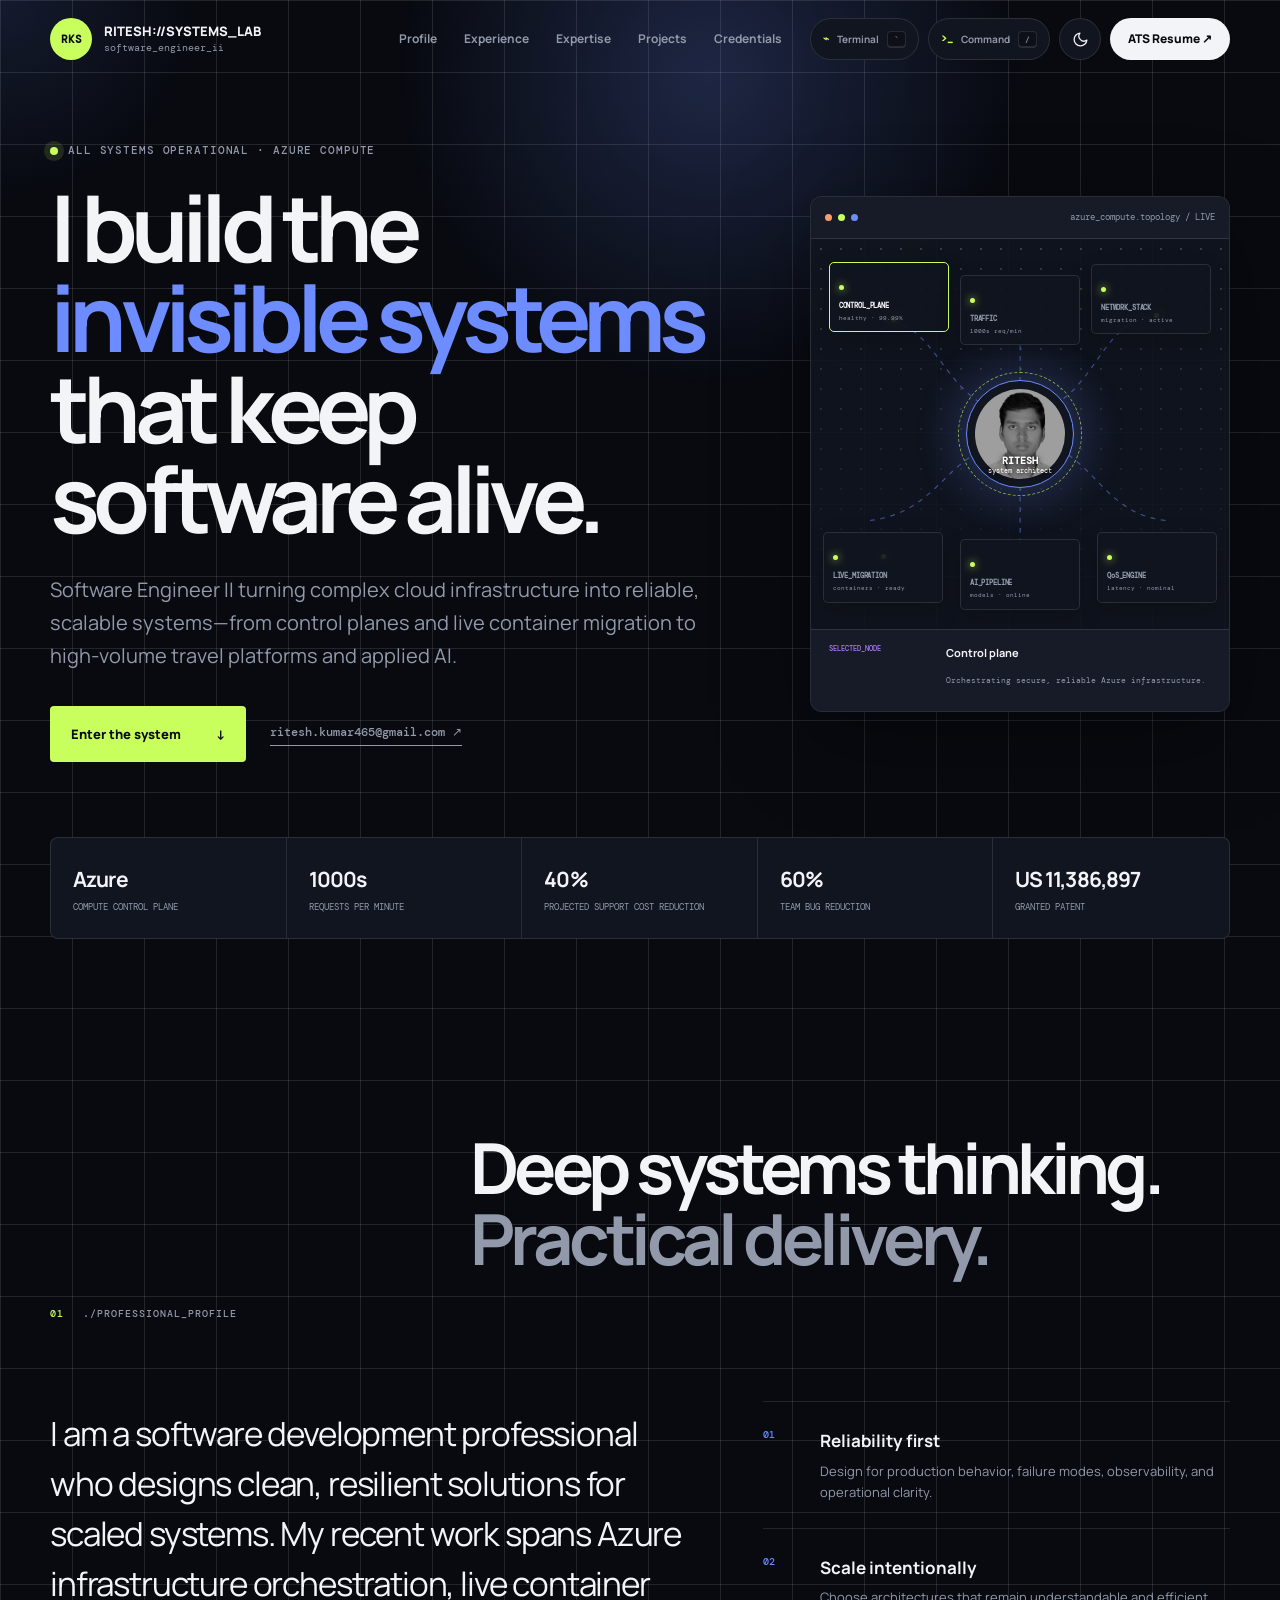
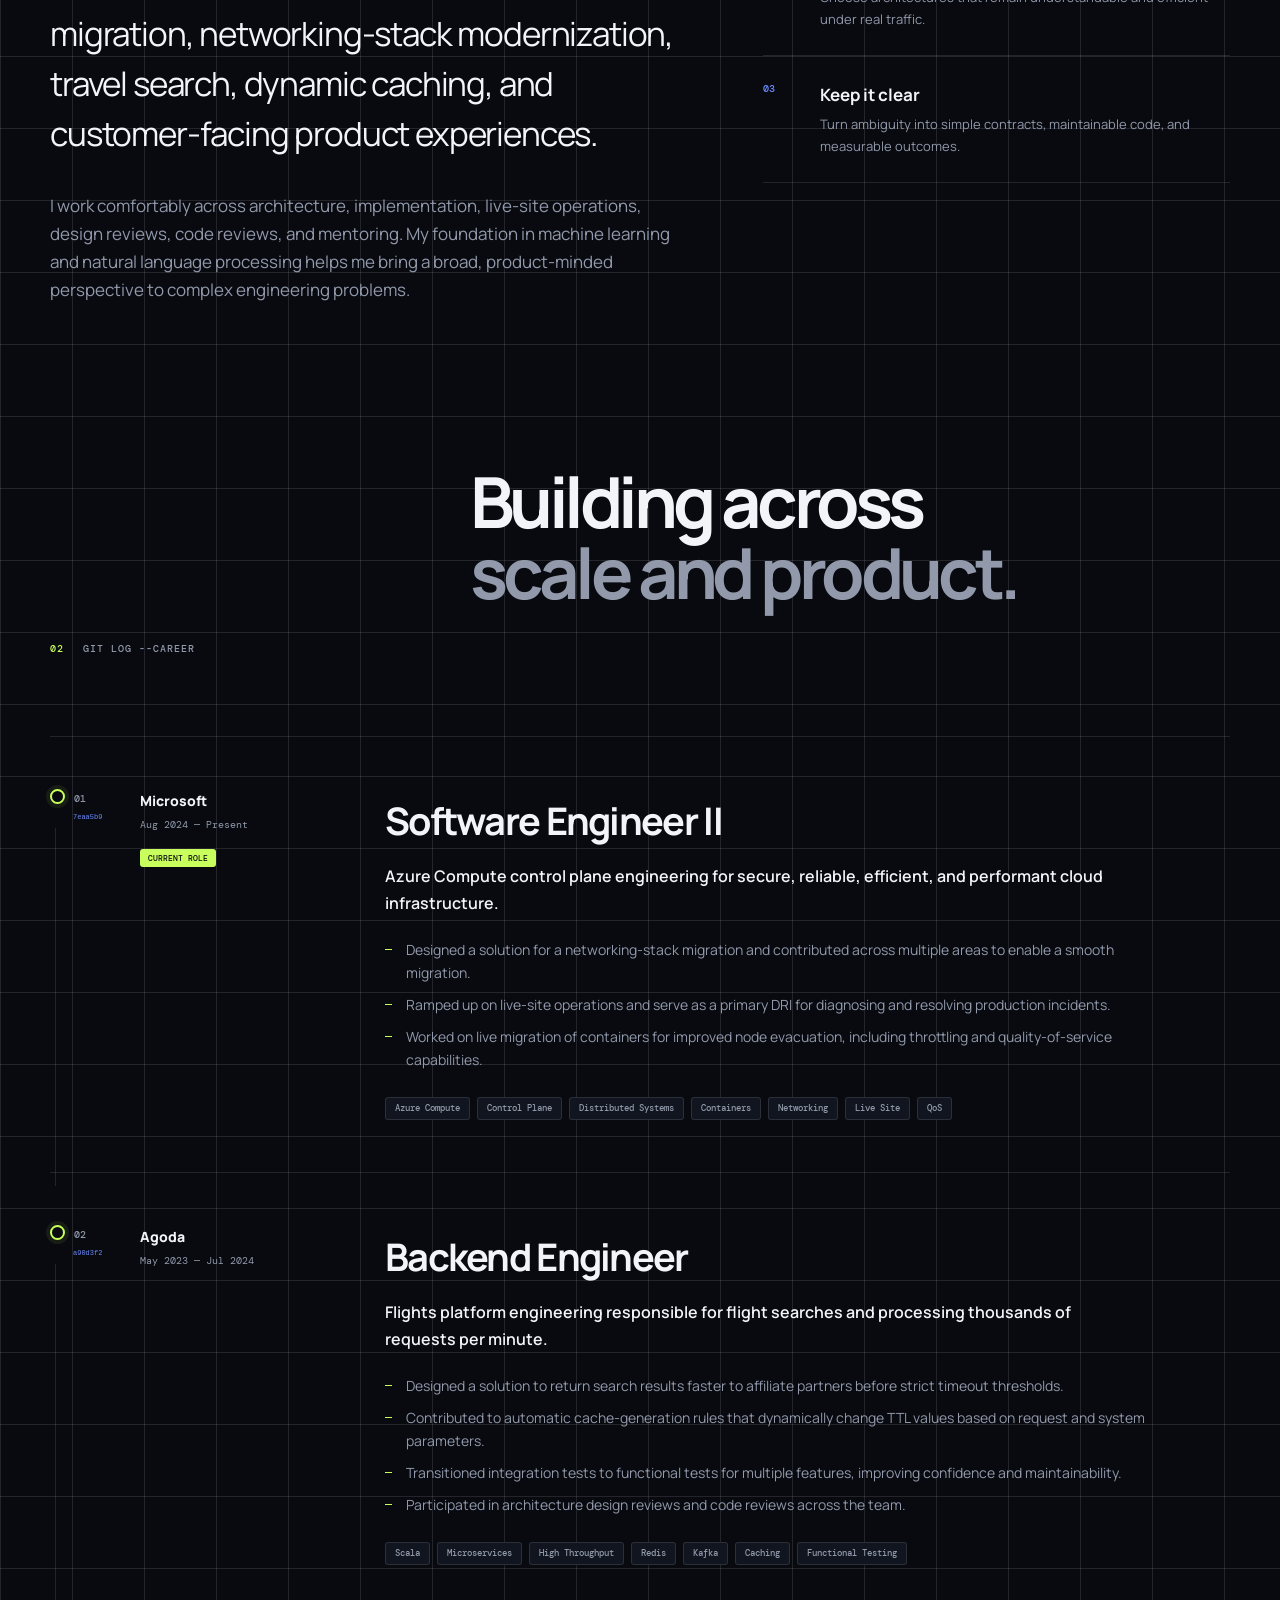
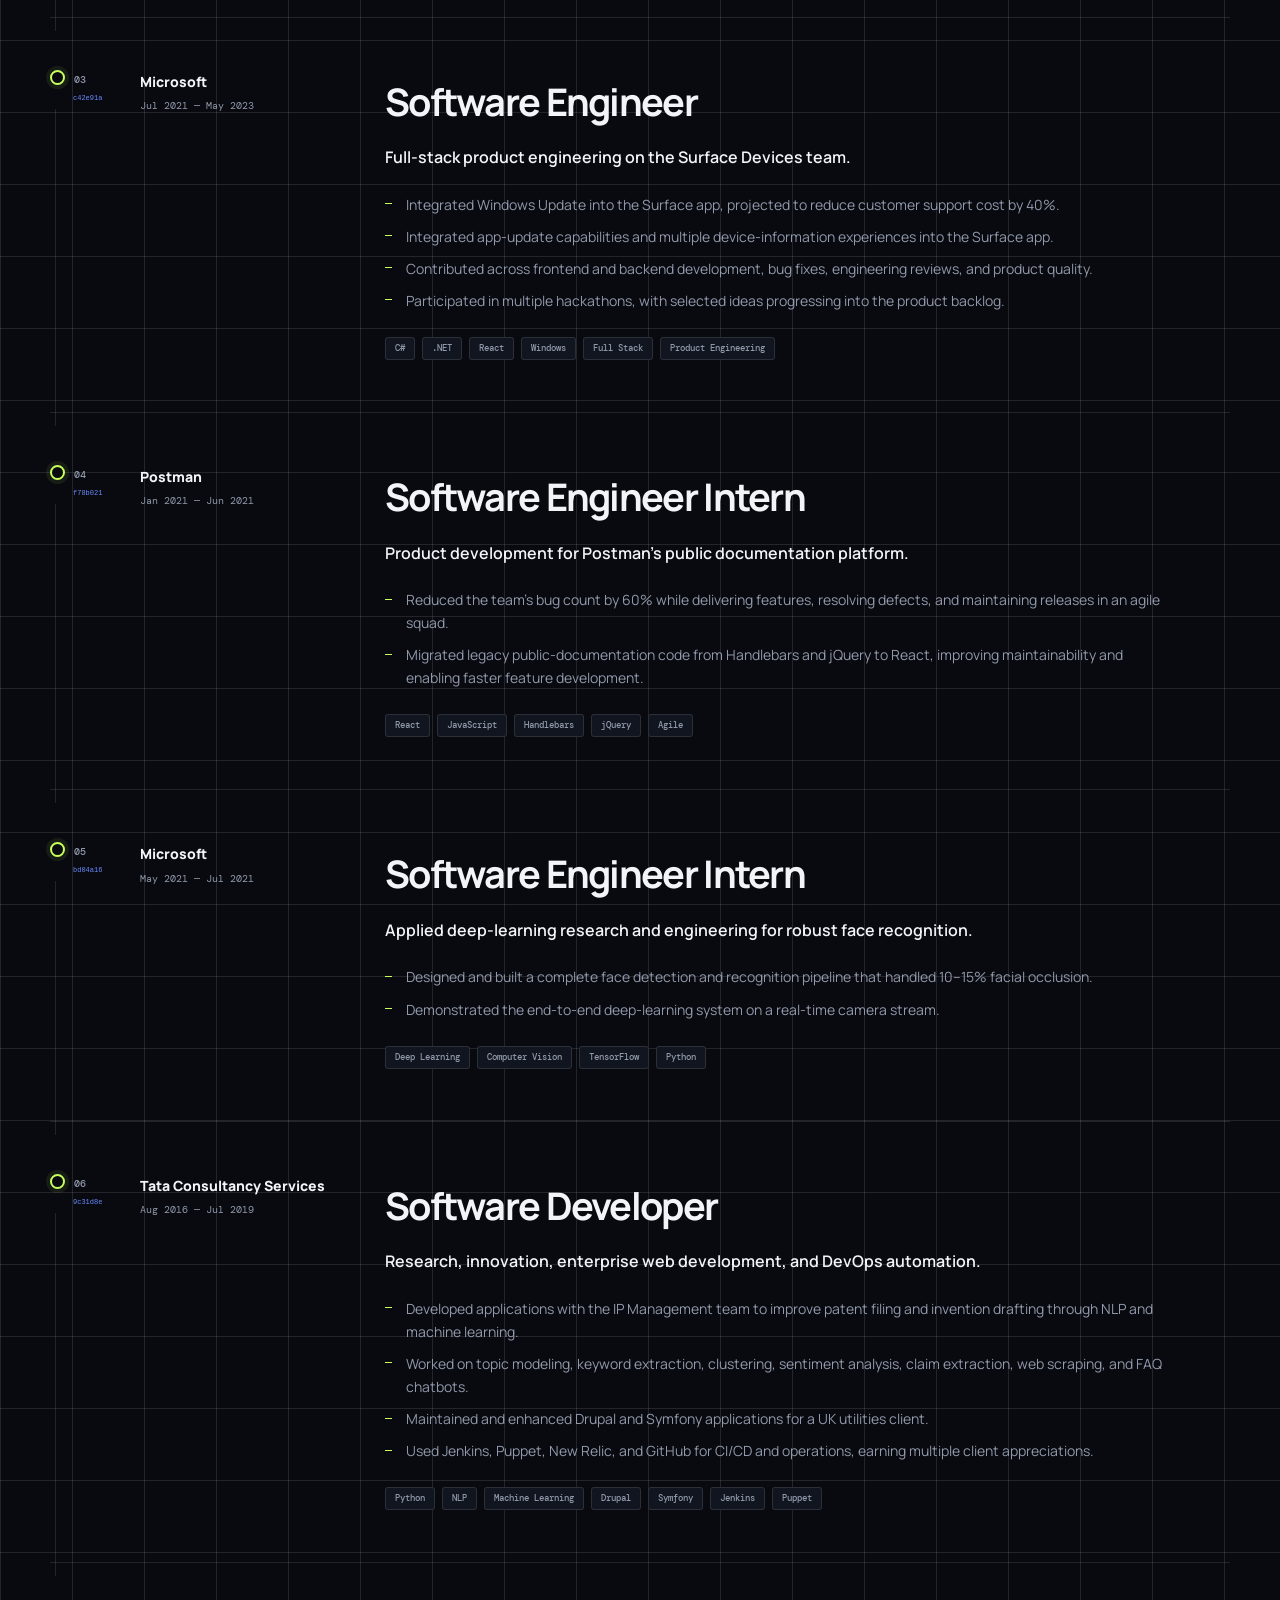
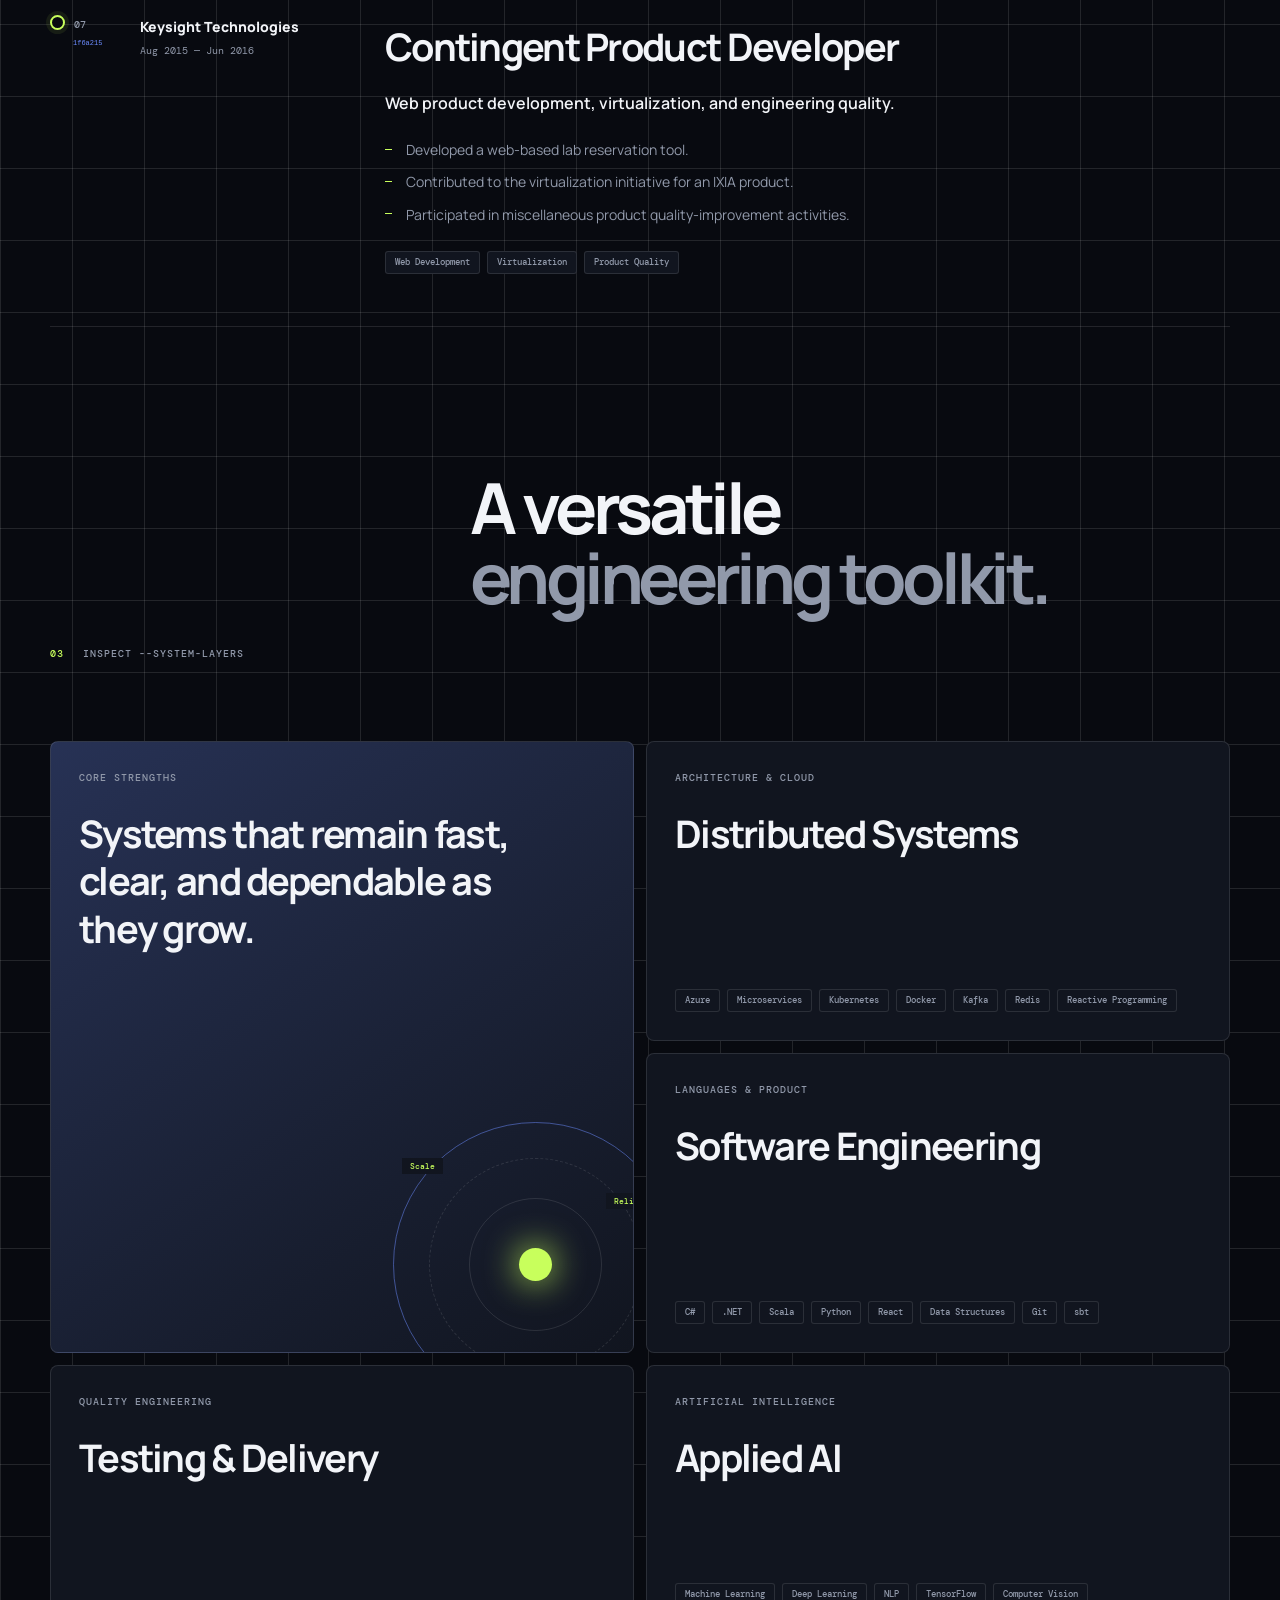
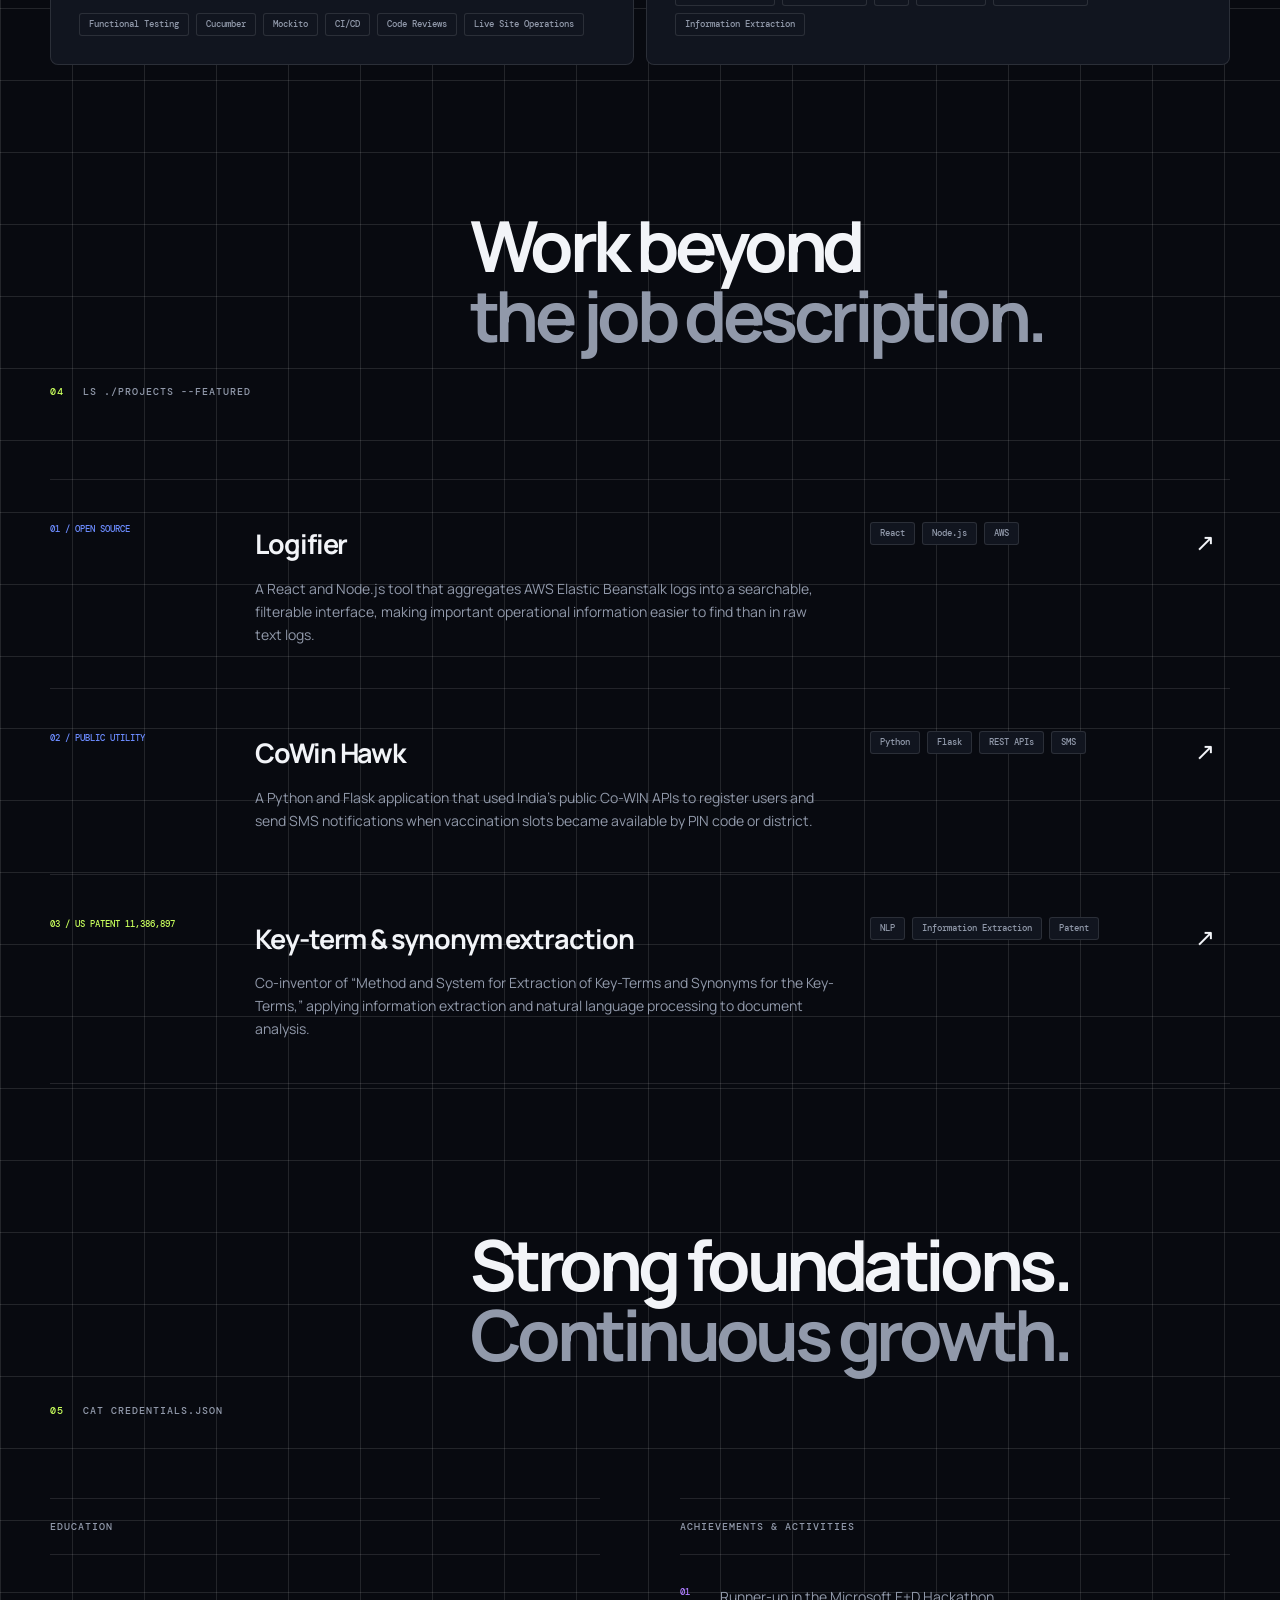
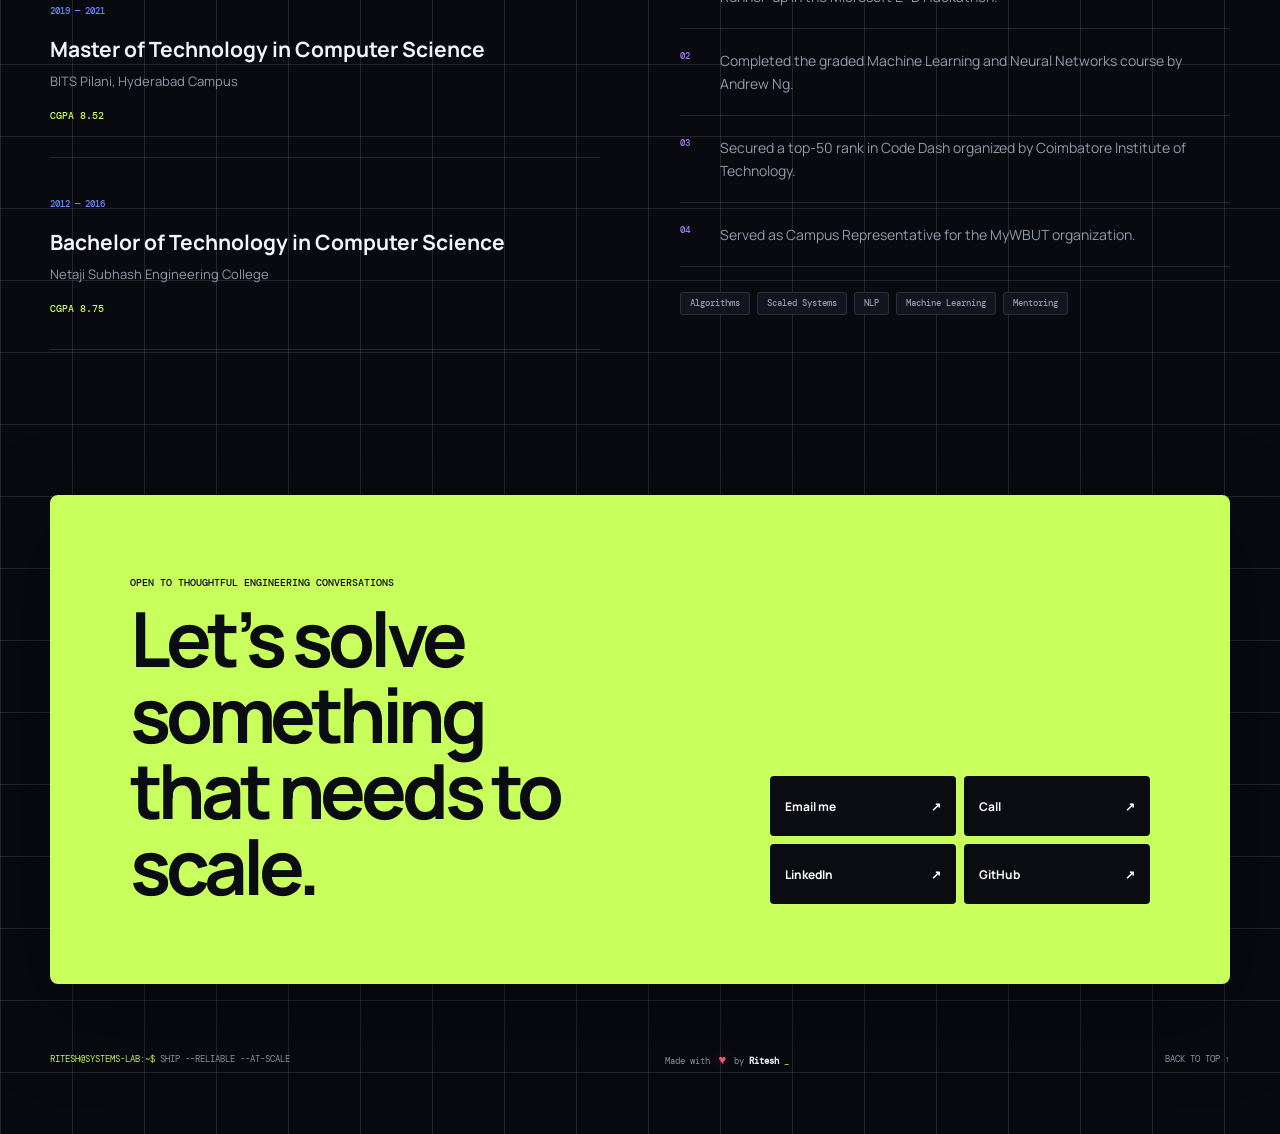
==== commit 0421bb08: "Add interactive portfolio terminal mode Co-authored-by: Copilot <223556219+Copilot@users.noreply.git" ====
--- a/index.html
+++ b/index.html
@@ -76,6 +76,37 @@
       </div>
     </div>
   </div>
+    <div class="terminal-mode" role="dialog" aria-modal="true" aria-labelledby="terminal-title" hidden>
+      <div class="terminal-window">
+        <header class="terminal-header">
+          <div class="terminal-dots" aria-hidden="true"><span></span><span></span><span></span></div>
+          <p id="terminal-title">ritesh@systems-lab:~</p>
+          <button class="terminal-close" type="button" aria-label="Close terminal">×</button>
+        </header>
+        <div class="terminal-body" role="log" aria-live="polite">
+          <div class="terminal-output">
+            <div class="terminal-welcome">
+              <pre aria-hidden="true">
+ ____  _  ______
+|  _ \| |/ / ___|   Ritesh Systems Lab
+| |_) | ' /\___ \   Portfolio shell v1.0
+|  _ &lt;| . \ ___) |
+|_| \_\_|\_\____/</pre>
+              <p>Connected to <strong>ritesh.dev</strong>. Type <code>help</code> to inspect available commands.</p>
+            </div>
+          </div>
+          <form class="terminal-form">
+            <label for="terminal-input"><span>ritesh@systems-lab</span>:<b>~</b>$</label>
+            <input id="terminal-input" type="text" autocomplete="off" autocapitalize="none" spellcheck="false" aria-label="Terminal command">
+          </form>
+        </div>
+        <footer class="terminal-status">
+          <span>● CONNECTED</span>
+          <span>UTF-8</span>
+          <span>press ESC to exit</span>
+        </footer>
+      </div>
+    </div>
   <header class="print-header">
     <h1>Ritesh Kumar Singh</h1>
     <p class="print-title">Software Engineer II · Cloud Infrastructure · Distributed Systems · Backend Engineering</p>
@@ -101,6 +132,7 @@
         <a href="#credentials">Credentials</a>
       </div>
       <div class="nav-actions">
+        <button class="terminal-trigger" type="button"><span>⌁</span> Terminal <kbd>`</kbd></button>
         <button class="command-trigger" type="button" aria-label="Open command palette"><span>&gt;_</span> Command <kbd>/</kbd></button>
         <button class="icon-button theme-toggle" type="button" aria-label="Change color theme">
           <svg viewBox="0 0 24 24" aria-hidden="true"><path d="M21 12.8A9 9 0 1 1 11.2 3a7 7 0 0 0 9.8 9.8Z"/></svg>
@@ -433,7 +465,7 @@
 
   <footer class="footer shell">
     <p><span class="prompt">ritesh@systems-lab:~$</span> ship --reliable --at-scale</p>
-    <p><span id="year"></span> · Built for humans and hiring systems.</p>
+    <p class="made-with-love">Made with <span class="heart" aria-label="love">♥</span> by <strong>Ritesh</strong> <span class="code-cursor" aria-hidden="true">_</span></p>
     <a href="#home">Back to top ↑</a>
   </footer>
 </body>
--- a/css/site.css
+++ b/css/site.css
@@ -120,6 +120,58 @@
 .command-results button { width: 100%; padding: 12px; display: grid; grid-template-columns: 34px 1fr auto; gap: 10px; align-items: center; text-align: left; border: 0; background: transparent; color: var(--muted); border-radius: 5px; cursor: pointer; font-size: 12px; }
 .command-results button span { color: var(--blue); font: 500 9px/1 "DM Mono", monospace; }
 .command-results button:hover, .command-results button:focus { outline: 0; background: var(--panel-2); color: var(--text); }
+.terminal-mode {
+  position: fixed;
+  z-index: 350;
+  inset: 0;
+  padding: clamp(14px, 4vw, 55px);
+  display: grid;
+  place-items: center;
+  background: rgba(3, 5, 8, .86);
+  backdrop-filter: blur(14px);
+}
+.terminal-mode[hidden] { display: none; }
+.terminal-window {
+  width: min(980px, 100%);
+  height: min(720px, calc(100svh - 30px));
+  overflow: hidden;
+  display: grid;
+  grid-template-rows: 46px 1fr 30px;
+  background: #070a0f;
+  color: #dce3ed;
+  border: 1px solid #303949;
+  border-radius: 10px;
+  box-shadow: 0 35px 120px rgba(0,0,0,.7), 0 0 80px rgba(108,140,255,.08);
+  font: 400 13px/1.65 "DM Mono", monospace;
+}
+.terminal-header { padding: 0 13px; display: grid; grid-template-columns: 100px 1fr 100px; align-items: center; background: #111722; border-bottom: 1px solid #293140; }
+.terminal-header p { margin: 0; color: #8792a5; text-align: center; font-size: 10px; }
+.terminal-dots { display: flex; gap: 7px; }
+.terminal-dots span { width: 10px; height: 10px; background: #ff625a; border-radius: 50%; }
+.terminal-dots span:nth-child(2) { background: #ffbd2e; }
+.terminal-dots span:nth-child(3) { background: #28c840; }
+.terminal-close { justify-self: end; width: 28px; height: 28px; padding: 0; background: transparent; color: #8792a5; border: 0; border-radius: 4px; cursor: pointer; font-size: 20px; }
+.terminal-close:hover { background: #252d3a; color: #fff; }
+.terminal-body { padding: 24px; overflow-y: auto; scrollbar-color: #344052 #0a0e15; }
+.terminal-output pre { margin: 0 0 10px; color: #c8ff5c; font: 500 clamp(9px, 1.5vw, 13px)/1.25 "DM Mono", monospace; }
+.terminal-output p { margin: 5px 0; }
+.terminal-output strong, .terminal-output code { color: #c8ff5c; }
+.terminal-output code { font-family: inherit; }
+.terminal-line { margin: 13px 0; }
+.terminal-line .entered-command { color: #fff; }
+.terminal-line .entered-command::before { content: "ritesh@systems-lab:~$ "; color: #c8ff5c; }
+.terminal-response { margin-top: 5px; color: #aeb8c8; white-space: pre-wrap; }
+.terminal-response.error { color: #ff7b72; }
+.terminal-response .term-key { display: inline-block; min-width: 120px; color: #6c8cff; }
+.terminal-response a { color: #c8ff5c; text-decoration: underline; text-underline-offset: 3px; }
+.terminal-table { display: grid; grid-template-columns: 155px 1fr; gap: 4px 18px; }
+.terminal-table span:nth-child(odd) { color: #ae7dff; }
+.terminal-form { margin-top: 12px; display: flex; align-items: center; gap: 8px; }
+.terminal-form label { flex: 0 0 auto; color: #c8ff5c; }
+.terminal-form label b { color: #6c8cff; font-weight: 400; }
+.terminal-form input { flex: 1; min-width: 0; padding: 2px 0; background: transparent; color: #fff; border: 0; outline: 0; caret-color: #c8ff5c; font: inherit; }
+.terminal-status { padding: 0 12px; display: flex; align-items: center; gap: 22px; background: #6c8cff; color: #070a0f; font-size: 8px; font-weight: 600; }
+.terminal-status span:first-child { margin-right: auto; }
 
 .site-header {
   position: fixed;
@@ -140,8 +192,11 @@
 .nav-menu a { color: var(--muted); font-size: 12px; font-weight: 700; }
 .nav-menu a:hover, .nav-menu a.active { color: var(--text); }
 .nav-actions { display: flex; gap: 9px; }
+.terminal-trigger,
 .command-trigger { min-height: 42px; padding: 0 12px; display: flex; align-items: center; gap: 8px; background: var(--panel); color: var(--muted); border: 1px solid var(--line); border-radius: 999px; cursor: pointer; font-size: 10px; font-weight: 700; }
+.terminal-trigger > span,
 .command-trigger > span { color: var(--lime); font-family: "DM Mono", monospace; }
+.terminal-trigger:hover,
 .command-trigger:hover { color: var(--text); border-color: var(--blue); }
 .icon-button, .resume-button, .nav-toggle { border: 1px solid var(--line); cursor: pointer; }
 .icon-button { display: grid; width: 42px; height: 42px; place-items: center; background: var(--panel); border-radius: 50%; }
@@ -306,6 +361,12 @@
 .footer { min-height: 150px; display: flex; align-items: center; justify-content: space-between; gap: 20px; color: var(--muted); font: 400 9px/1.5 "DM Mono", monospace; text-transform: uppercase; }
 .footer p { margin: 0; }
 .prompt { color: var(--lime); }
+.made-with-love { color: var(--muted); text-transform: none; }
+.made-with-love strong { color: var(--text); }
+.heart { display: inline-block; margin: 0 3px; color: #ff5d73; font-size: 13px; animation: heartbeat 1.8s ease-in-out infinite; text-shadow: 0 0 12px rgba(255,93,115,.45); }
+.code-cursor { color: var(--lime); animation: cursor-blink .8s steps(1) infinite; }
+@keyframes heartbeat { 0%, 45%, 100% { transform: scale(1); } 12% { transform: scale(1.28); } 24% { transform: scale(1.08); } }
+@keyframes cursor-blink { 50% { opacity: 0; } }
 .footer a:hover { color: var(--lime); }
 
 .reveal { opacity: 0; transform: translateY(22px); transition: opacity .65s ease, transform .65s ease; }
@@ -342,6 +403,9 @@
   .brand-copy { display: none; }
   .resume-button { display: none; }
   .nav-actions { margin-left: 0; }
+  .terminal-trigger { width: 42px; padding: 0; justify-content: center; font-size: 0; }
+  .terminal-trigger > span { font-size: 17px; }
+  .terminal-trigger kbd { display: none; }
   .nav-toggle, .icon-button { flex: 0 0 auto; }
   .hero { padding-top: 115px; }
   h1 { max-width: 100%; font-size: 43px; overflow-wrap: anywhere; }
@@ -369,6 +433,12 @@
   .contact { margin-top: 105px; padding: 34px 24px; }
   .contact-actions { grid-template-columns: 1fr; }
   .footer { padding: 35px 0; flex-direction: column; align-items: flex-start; }
+  .terminal-mode { padding: 0; }
+  .terminal-window { height: 100svh; border: 0; border-radius: 0; }
+  .terminal-header { grid-template-columns: 70px 1fr 70px; }
+  .terminal-body { padding: 18px 14px; font-size: 11px; }
+  .terminal-table { grid-template-columns: 105px 1fr; gap: 4px 9px; }
+  .terminal-status span:nth-child(2) { display: none; }
 }
 
 @media (prefers-reduced-motion: reduce) {
@@ -390,7 +460,7 @@
     --lime: #377500;
   }
   body { background: #fff; color: #111; font-size: 9.5pt; line-height: 1.4; }
-  body::before, .site-header, .progress-bar, .hero, .principles, .orbit, .contact, .footer, .boot-screen, .command-palette, .cursor-glow { display: none !important; }
+  body::before, .site-header, .progress-bar, .hero, .principles, .orbit, .contact, .footer, .boot-screen, .command-palette, .terminal-mode, .cursor-glow { display: none !important; }
   .shell { width: 100%; }
   .print-header { display: block; padding-bottom: 5mm; border-bottom: 1px solid #888; }
   .print-header h1 { margin: 0 0 2mm; font-size: 25pt; line-height: 1; }
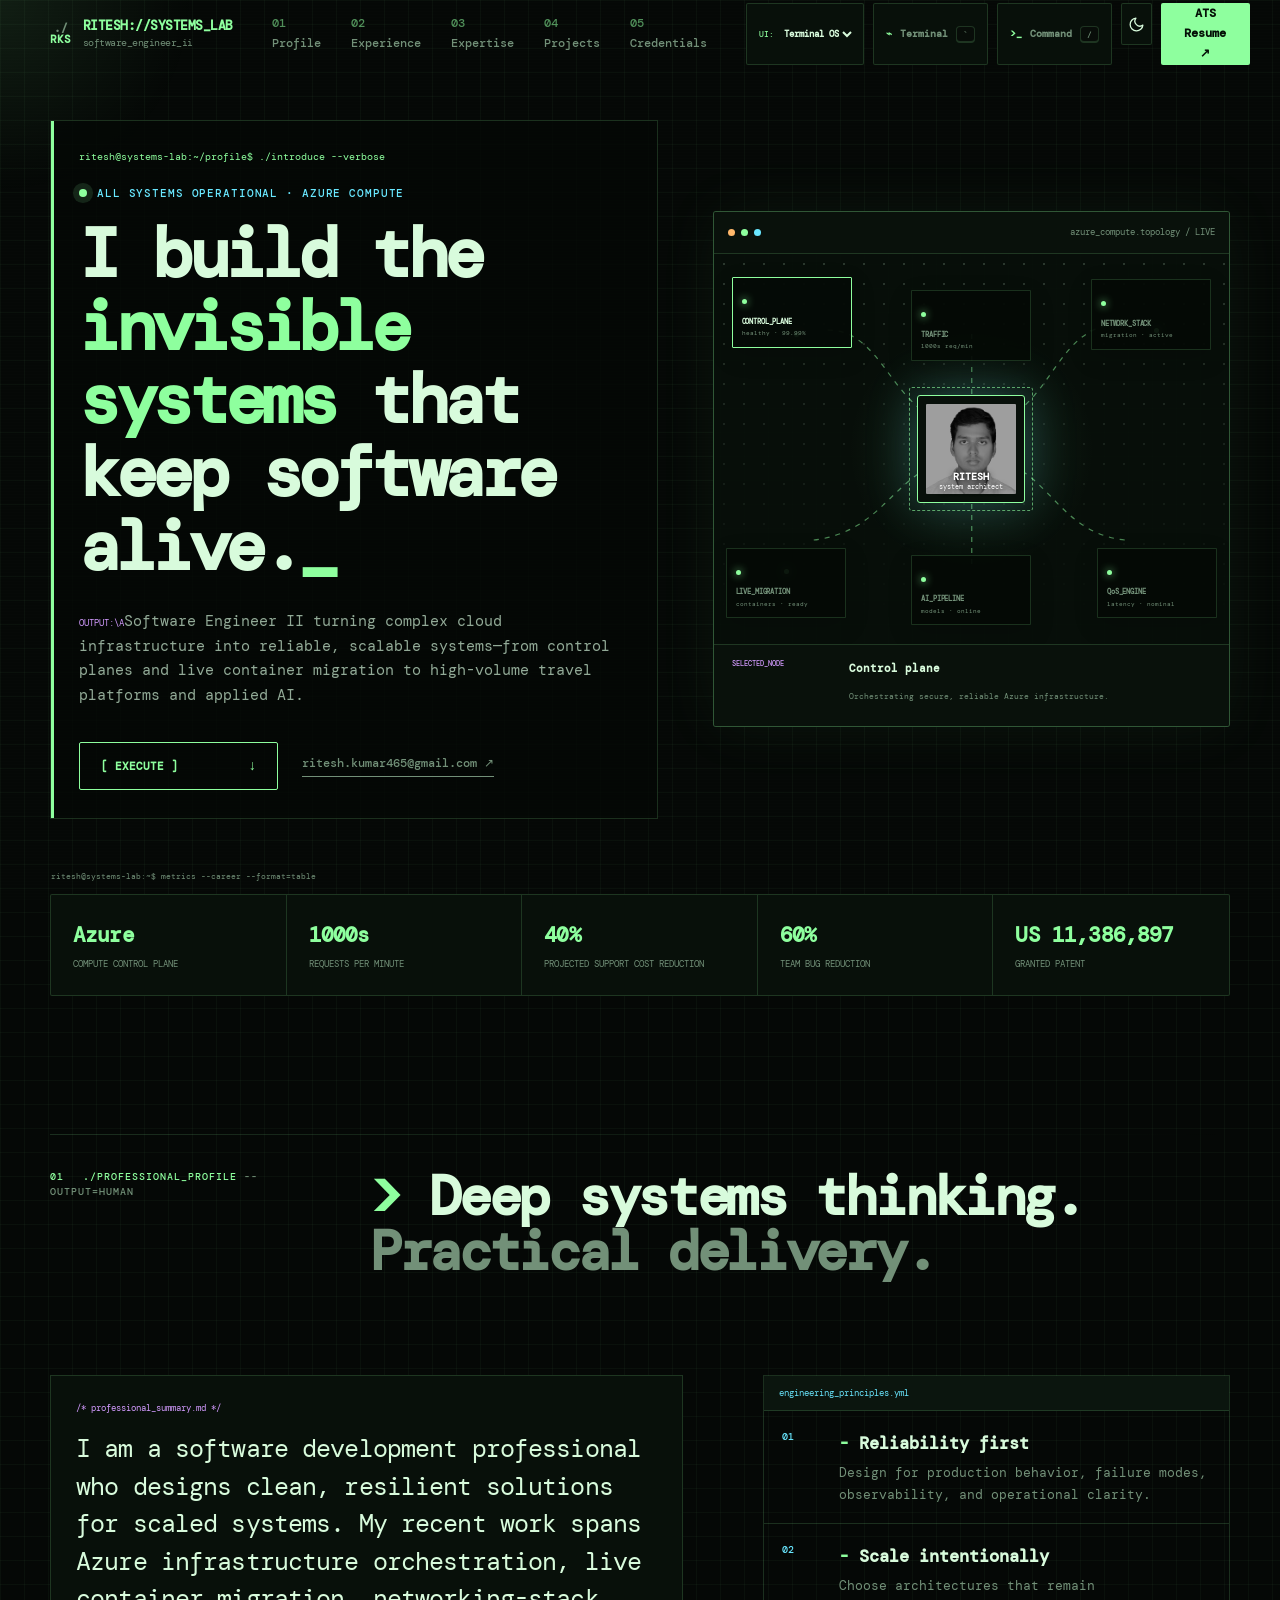
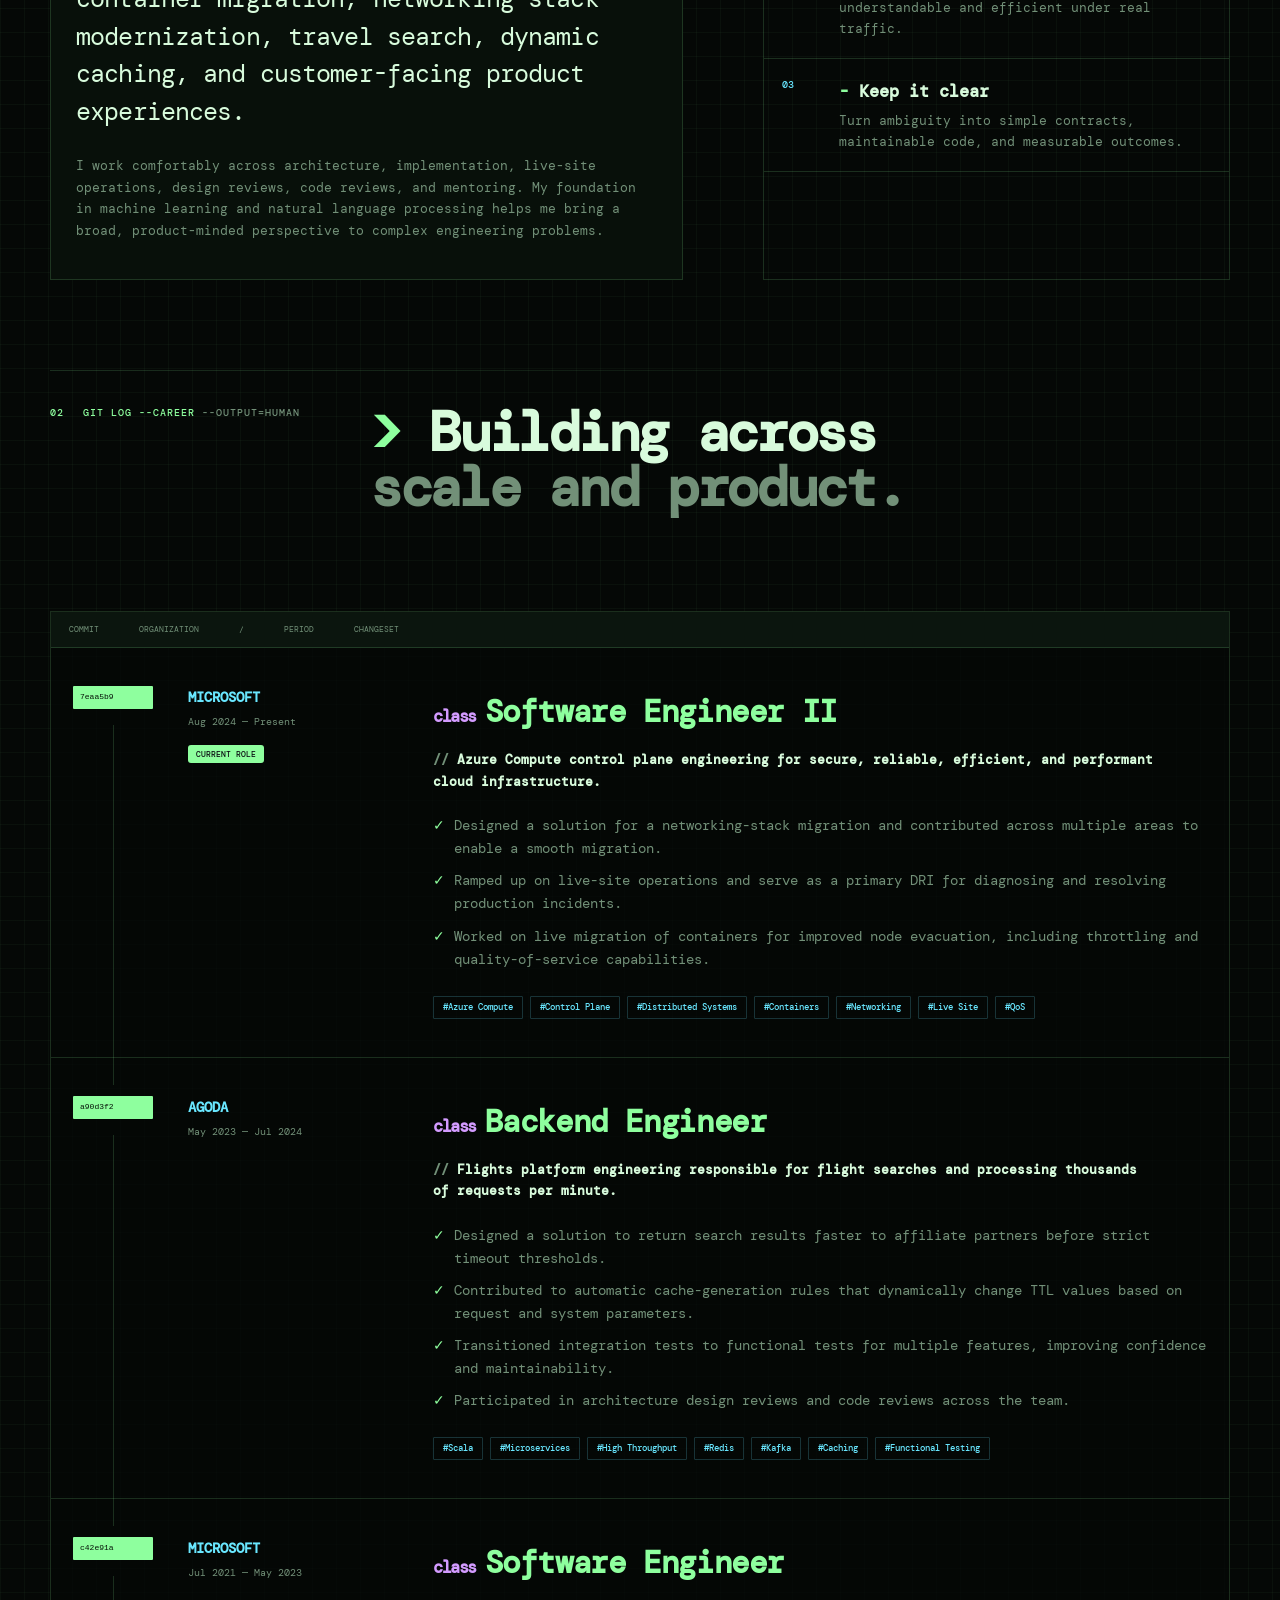
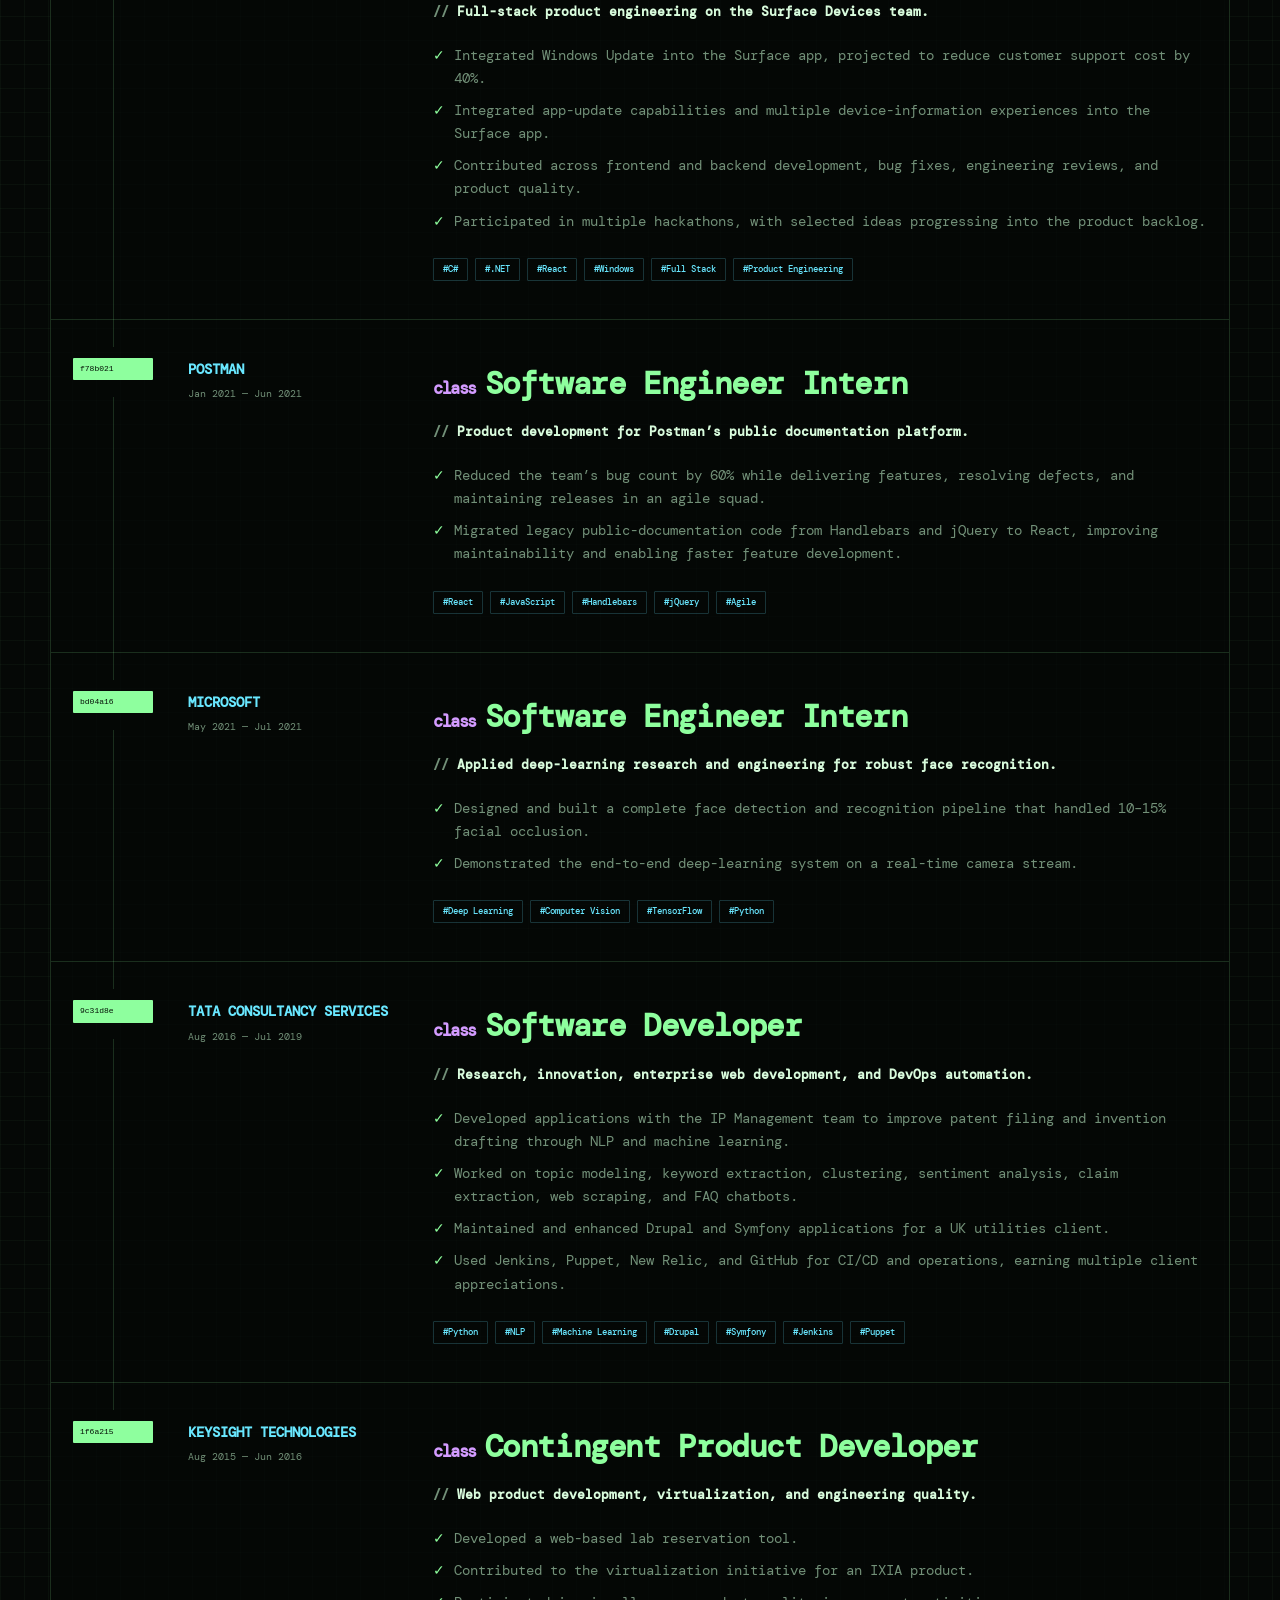
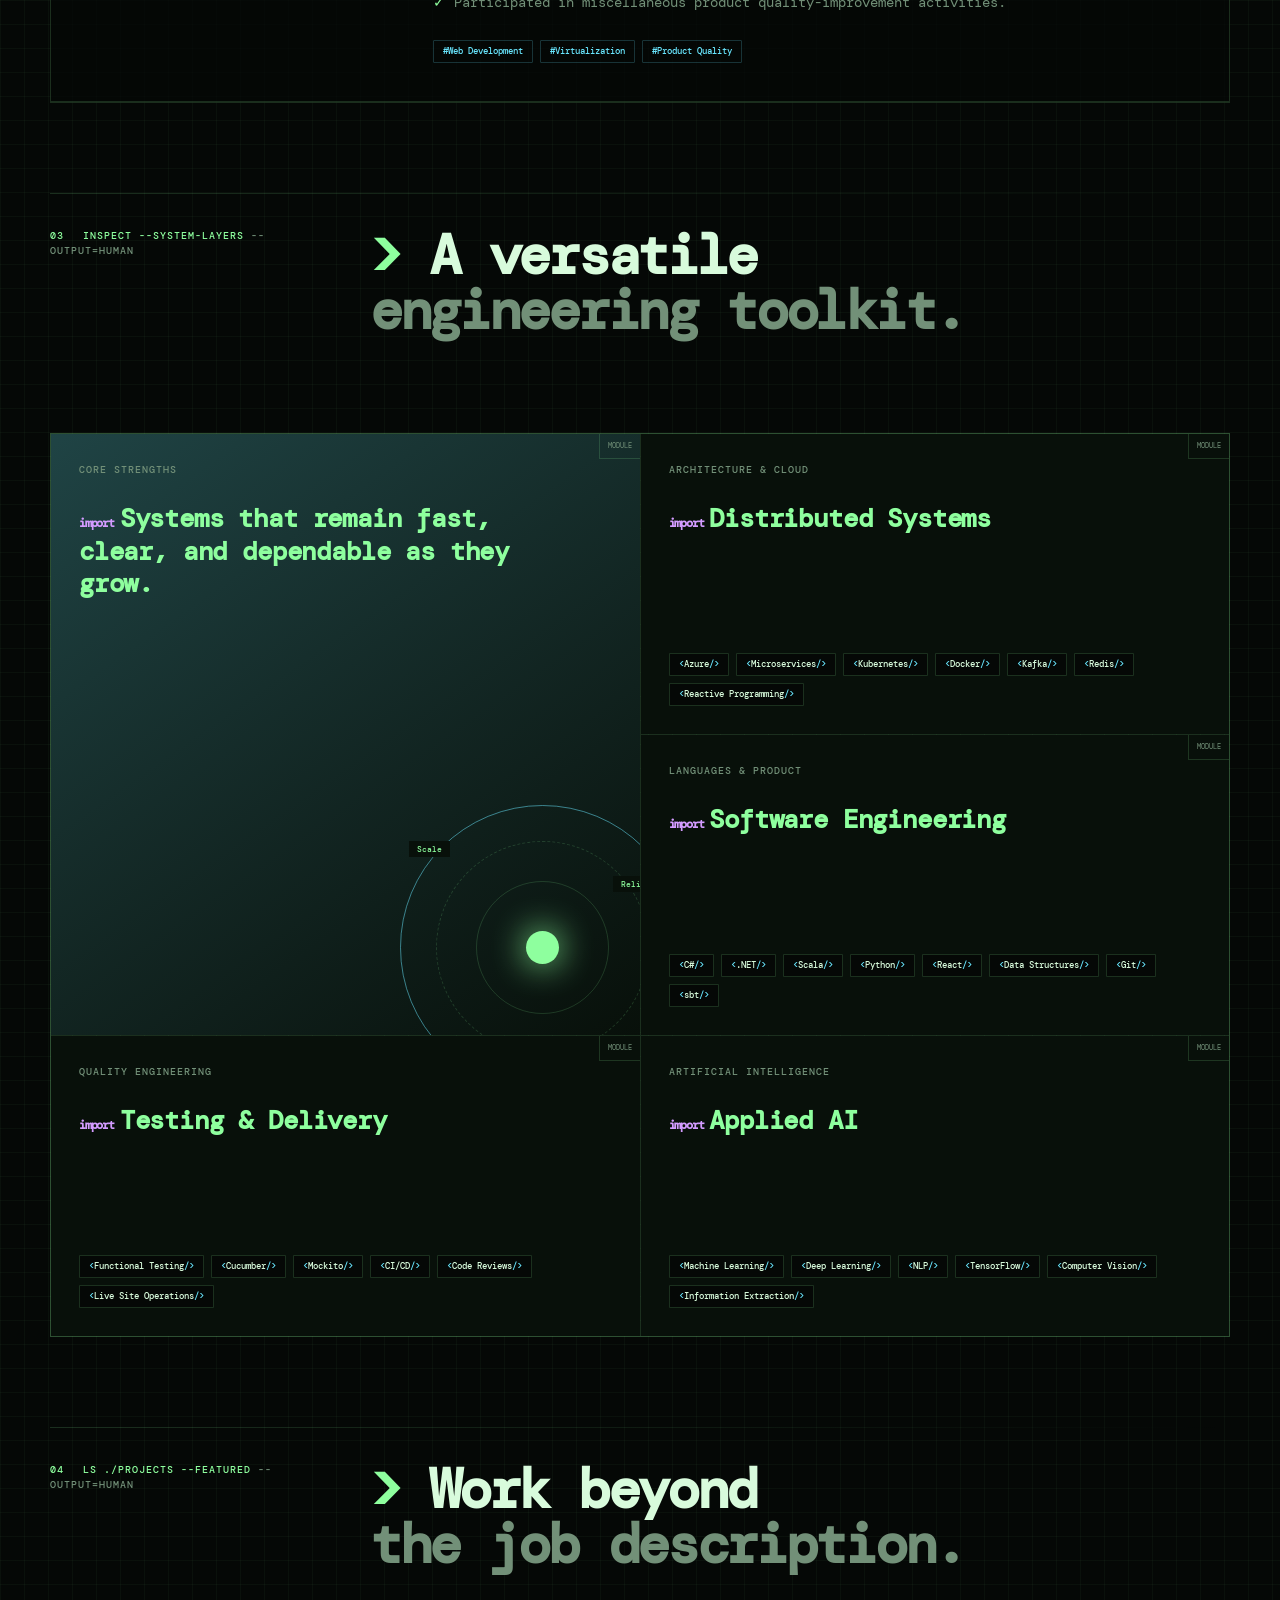
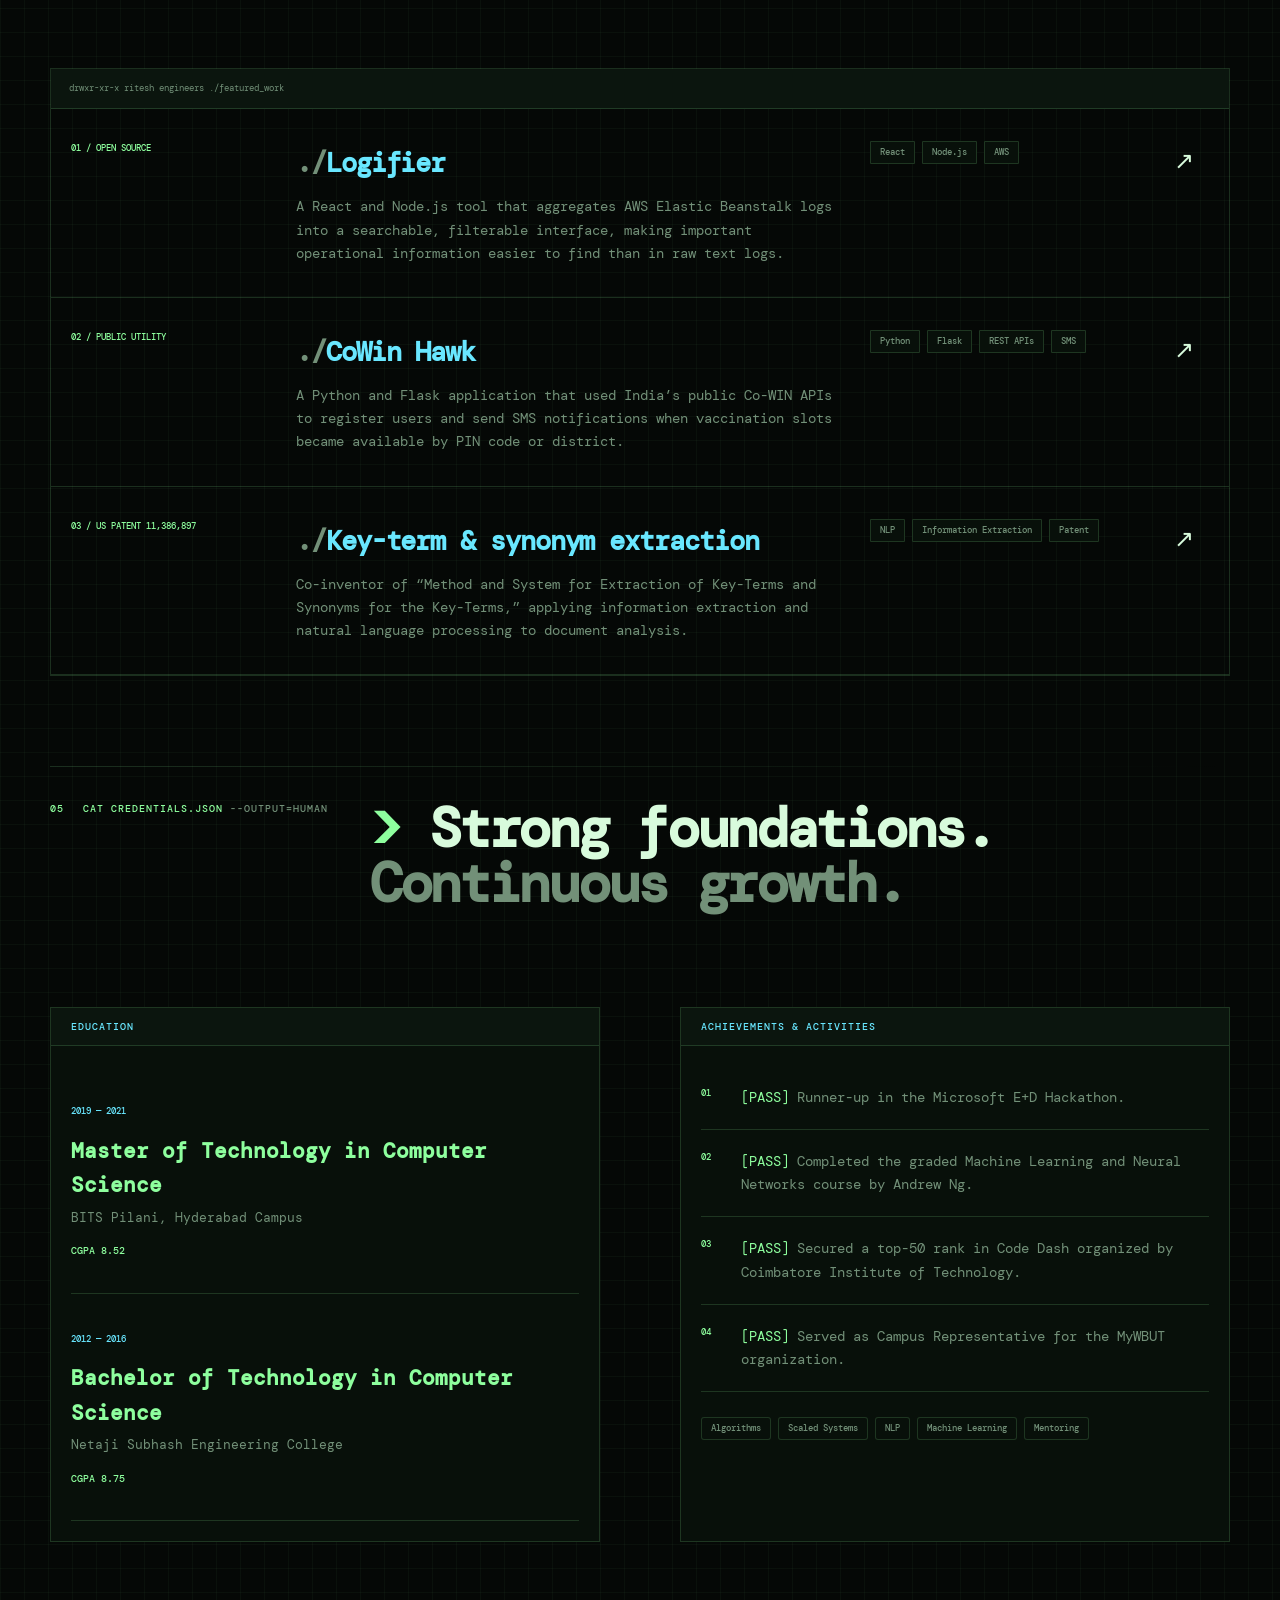
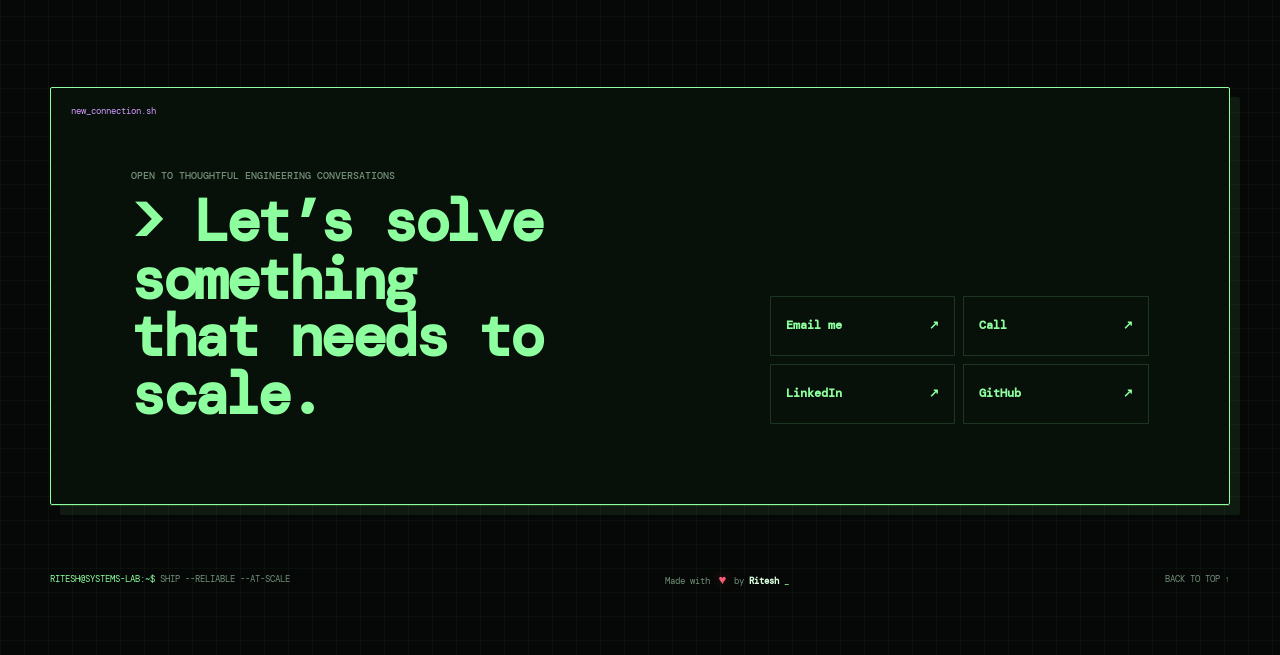
==== commit 391ea98e: "Add full-page terminal portfolio theme Co-authored-by: Copilot <223556219+Copilot@users.noreply.gith" ====
--- a/index.html
+++ b/index.html
@@ -1,5 +1,5 @@
 <!doctype html>
-<html lang="en">
+<html lang="en" data-interface="terminal">
 <head>
   <meta charset="utf-8">
   <meta name="viewport" content="width=device-width, initial-scale=1">
@@ -132,6 +132,14 @@
         <a href="#credentials">Credentials</a>
       </div>
       <div class="nav-actions">
+        <label class="interface-picker">
+          <span class="sr-only">Choose website interface</span>
+          <i aria-hidden="true">UI:</i>
+          <select class="interface-select" aria-label="Choose website interface">
+            <option value="terminal">Terminal OS</option>
+            <option value="systems">Systems Lab</option>
+          </select>
+        </label>
         <button class="terminal-trigger" type="button"><span>⌁</span> Terminal <kbd>`</kbd></button>
         <button class="command-trigger" type="button" aria-label="Open command palette"><span>&gt;_</span> Command <kbd>/</kbd></button>
         <button class="icon-button theme-toggle" type="button" aria-label="Change color theme">
--- a/css/site.css
+++ b/css/site.css
@@ -192,6 +192,10 @@
 .nav-menu a { color: var(--muted); font-size: 12px; font-weight: 700; }
 .nav-menu a:hover, .nav-menu a.active { color: var(--text); }
 .nav-actions { display: flex; gap: 9px; }
+.interface-picker { min-height: 42px; padding: 0 8px 0 12px; display: flex; align-items: center; gap: 6px; background: var(--panel); border: 1px solid var(--line); border-radius: 999px; }
+.interface-picker i { color: var(--lime); font: 500 8px/1 "DM Mono", monospace; font-style: normal; }
+.interface-select { max-width: 105px; border: 0; outline: 0; background: transparent; color: var(--text); cursor: pointer; font: 600 9px/1 "DM Mono", monospace; }
+.interface-select option { background: var(--panel); color: var(--text); }
 .terminal-trigger,
 .command-trigger { min-height: 42px; padding: 0 12px; display: flex; align-items: center; gap: 8px; background: var(--panel); color: var(--muted); border: 1px solid var(--line); border-radius: 999px; cursor: pointer; font-size: 10px; font-weight: 700; }
 .terminal-trigger > span,
@@ -372,10 +376,215 @@
 .reveal { opacity: 0; transform: translateY(22px); transition: opacity .65s ease, transform .65s ease; }
 .reveal.visible { opacity: 1; transform: translateY(0); }
 
+/* Full-page terminal interface */
+html[data-interface="terminal"] {
+  --bg: #050806;
+  --bg-alt: #080d09;
+  --panel: #08100a;
+  --panel-2: #0b150e;
+  --text: #d8fbdc;
+  --muted: #729078;
+  --line: rgba(142, 255, 158, .16);
+  --blue: #69e7ff;
+  --lime: #8eff9e;
+  --purple: #d39bff;
+  --orange: #ffb86b;
+  --shadow: 0 30px 100px rgba(0, 0, 0, .6);
+}
+html[data-interface="terminal"] body {
+  background:
+    linear-gradient(rgba(142,255,158,.035) 1px, transparent 1px),
+    linear-gradient(90deg, rgba(142,255,158,.035) 1px, transparent 1px),
+    var(--bg);
+  background-size: 24px 24px;
+  font-family: "DM Mono", monospace;
+}
+html[data-interface="terminal"] body::before {
+  top: 0;
+  left: 0;
+  width: 100%;
+  height: 100%;
+  background: repeating-linear-gradient(0deg, rgba(255,255,255,.018) 0, rgba(255,255,255,.018) 1px, transparent 1px, transparent 3px);
+  opacity: .45;
+}
+html[data-interface="terminal"] .cursor-glow { background: radial-gradient(circle, rgba(142,255,158,.09), transparent 65%); }
+html[data-interface="terminal"] .site-header.scrolled { background: rgba(5, 8, 6, .94); }
+html[data-interface="terminal"] .nav { min-height: 68px; }
+html[data-interface="terminal"] .brand-symbol {
+  width: auto;
+  height: auto;
+  color: var(--lime);
+  background: transparent;
+  border-radius: 0;
+}
+html[data-interface="terminal"] .brand-symbol::before { content: "./"; color: var(--muted); }
+html[data-interface="terminal"] .brand-copy { color: var(--lime); letter-spacing: -.04em; }
+html[data-interface="terminal"] .brand-copy small { color: var(--muted); }
+html[data-interface="terminal"] .nav-menu { counter-reset: nav; gap: 8px; }
+html[data-interface="terminal"] .nav-menu a {
+  padding: 8px 10px;
+  color: var(--muted);
+  border: 1px solid transparent;
+  border-radius: 2px;
+  font-family: "DM Mono", monospace;
+  font-weight: 500;
+}
+html[data-interface="terminal"] .nav-menu a::before { counter-increment: nav; content: "0" counter(nav) " "; color: color-mix(in srgb, var(--lime) 55%, transparent); }
+html[data-interface="terminal"] .nav-menu a:hover,
+html[data-interface="terminal"] .nav-menu a.active { color: var(--lime); background: rgba(142,255,158,.05); border-color: var(--line); }
+html[data-interface="terminal"] .interface-picker,
+html[data-interface="terminal"] .terminal-trigger,
+html[data-interface="terminal"] .command-trigger,
+html[data-interface="terminal"] .icon-button,
+html[data-interface="terminal"] .resume-button { border-radius: 2px; }
+html[data-interface="terminal"] .resume-button { background: var(--lime); color: #041006; }
+
+html[data-interface="terminal"] .hero { padding-top: 120px; }
+html[data-interface="terminal"] .hero-grid { position: relative; grid-template-columns: 1.08fr .92fr; gap: 55px; }
+html[data-interface="terminal"] .hero-copy {
+  padding: 28px;
+  background: rgba(5, 8, 6, .78);
+  border: 1px solid var(--line);
+  box-shadow: inset 3px 0 0 var(--lime);
+}
+html[data-interface="terminal"] .hero-copy::before {
+  display: block;
+  margin-bottom: 22px;
+  content: "ritesh@systems-lab:~/profile$ ./introduce --verbose";
+  color: var(--lime);
+  font-size: 10px;
+}
+html[data-interface="terminal"] .availability { color: var(--blue); }
+html[data-interface="terminal"] h1,
+html[data-interface="terminal"] h2,
+html[data-interface="terminal"] h3 { font-family: "DM Mono", monospace; }
+html[data-interface="terminal"] h1 {
+  margin: 18px 0 26px;
+  font-size: clamp(43px, 5.4vw, 77px);
+  line-height: 1.06;
+  letter-spacing: -.065em;
+}
+html[data-interface="terminal"] h1 em { color: var(--lime); }
+html[data-interface="terminal"] h1::after { content: "_"; color: var(--lime); animation: cursor-blink .8s steps(1) infinite; }
+html[data-interface="terminal"] .hero-summary { color: #92aa97; font-size: 15px; }
+html[data-interface="terminal"] .hero-summary::before { content: "OUTPUT:\\A"; white-space: pre; color: var(--purple); font-size: 9px; }
+html[data-interface="terminal"] .primary-action { min-height: 48px; color: var(--lime); background: transparent; border: 1px solid var(--lime); border-radius: 2px; }
+html[data-interface="terminal"] .primary-action::before { content: "[ EXECUTE ]"; font-size: 11px; }
+html[data-interface="terminal"] .primary-action:hover { color: #041006; background: var(--lime); box-shadow: 6px 6px 0 rgba(142,255,158,.14); }
+html[data-interface="terminal"] .primary-action { font-size: 0; }
+html[data-interface="terminal"] .primary-action span { font-size: 14px; }
+html[data-interface="terminal"] .hero-console { border-color: rgba(142,255,158,.3); border-radius: 3px; transform: none; box-shadow: 0 0 65px rgba(142,255,158,.06); }
+html[data-interface="terminal"] .console-bar { background: #09110b; }
+html[data-interface="terminal"] .system-map { background: radial-gradient(circle at 50% 50%, rgba(142,255,158,.1), transparent 38%); }
+html[data-interface="terminal"] .network-lines { stroke: rgba(142,255,158,.5); }
+html[data-interface="terminal"] .arch-node { background: rgba(5, 10, 6, .94); border-radius: 1px; }
+html[data-interface="terminal"] .core-node { border-color: var(--lime); border-radius: 3px; }
+html[data-interface="terminal"] .core-node img { border-radius: 1px; }
+html[data-interface="terminal"] .core-node::after,
+html[data-interface="terminal"] .core-pulse { border-radius: 3px; }
+html[data-interface="terminal"] .system-inspector { background: #09110b; }
+html[data-interface="terminal"] .signal-strip { position: relative; border-radius: 2px; }
+html[data-interface="terminal"] .signal-strip::before {
+  position: absolute;
+  top: -25px;
+  left: 0;
+  content: "ritesh@systems-lab:~$ metrics --career --format=table";
+  color: var(--muted);
+  font-size: 8px;
+}
+html[data-interface="terminal"] .signal-strip strong { color: var(--lime); font-family: "DM Mono", monospace; }
+
+html[data-interface="terminal"] .section { position: relative; padding-top: 125px; }
+html[data-interface="terminal"] .section::before {
+  position: absolute;
+  top: 90px;
+  right: 0;
+  left: 0;
+  height: 1px;
+  content: "";
+  background: linear-gradient(90deg, var(--line), transparent);
+}
+html[data-interface="terminal"] .section-header { grid-template-columns: 280px 1fr; margin-bottom: 50px; align-items: start; }
+html[data-interface="terminal"] .section-header > p { color: var(--lime); }
+html[data-interface="terminal"] .section-header > p::after { content: " --output=human"; color: var(--muted); }
+html[data-interface="terminal"] h2 { font-size: clamp(34px, 4.3vw, 58px); letter-spacing: -.06em; }
+html[data-interface="terminal"] h2::before { content: "> "; color: var(--lime); }
+html[data-interface="terminal"] h2 span { color: var(--muted); }
+html[data-interface="terminal"] .profile-statement {
+  padding: 25px;
+  background: var(--panel);
+  border: 1px solid var(--line);
+}
+html[data-interface="terminal"] .profile-statement::before { display: block; margin-bottom: 15px; content: "/* professional_summary.md */"; color: var(--purple); font-size: 9px; }
+html[data-interface="terminal"] .profile-statement p:first-child { color: var(--text); font-family: "DM Mono", monospace; font-size: clamp(18px, 2vw, 25px); }
+html[data-interface="terminal"] .profile-statement p { font-size: 13px; }
+html[data-interface="terminal"] .principles { border: 1px solid var(--line); }
+html[data-interface="terminal"] .principles::before { display: block; padding: 10px 15px; content: "engineering_principles.yml"; color: var(--blue); background: var(--panel-2); border-bottom: 1px solid var(--line); font-size: 9px; }
+html[data-interface="terminal"] .principles article { padding: 18px; }
+html[data-interface="terminal"] .principles h3::before { content: "- "; color: var(--lime); }
+
+html[data-interface="terminal"] .experience-list { border: 1px solid var(--line); background: rgba(5,8,6,.72); counter-reset: logline; }
+html[data-interface="terminal"] .experience-list::before { display: block; padding: 11px 18px; content: "COMMIT     ORGANIZATION / PERIOD               CHANGESET"; color: var(--muted); background: var(--panel-2); border-bottom: 1px solid var(--line); font-size: 8px; word-spacing: 35px; }
+html[data-interface="terminal"] .experience-card { padding: 38px 22px; grid-template-columns: 80px 210px 1fr; }
+html[data-interface="terminal"] .experience-card:hover { background: rgba(142,255,158,.025); }
+html[data-interface="terminal"] .experience-index span { display: none; }
+html[data-interface="terminal"] .experience-index code { padding: 5px 7px; color: #041006; background: var(--lime); border-radius: 1px; font-size: 8px; }
+html[data-interface="terminal"] .experience-index::after { left: 50%; background: var(--line); }
+html[data-interface="terminal"] .company { color: var(--blue); font-family: "DM Mono", monospace; text-transform: uppercase; }
+html[data-interface="terminal"] .period { color: var(--muted); }
+html[data-interface="terminal"] .experience-body h3 { color: var(--lime); font-size: clamp(22px, 2.5vw, 31px); }
+html[data-interface="terminal"] .experience-body h3::before { content: "class "; color: var(--purple); font-size: .55em; }
+html[data-interface="terminal"] .role-summary { font-family: "DM Mono", monospace; font-size: 13px; }
+html[data-interface="terminal"] .role-summary::before { content: "// "; color: var(--muted); }
+html[data-interface="terminal"] .experience-body li::before { content: "✓"; top: 0; width: auto; height: auto; color: var(--lime); background: none; }
+html[data-interface="terminal"] .keyword-list span { color: var(--blue); background: transparent; border-color: rgba(105,231,255,.2); border-radius: 1px; }
+html[data-interface="terminal"] .keyword-list span::before { content: "#"; }
+
+html[data-interface="terminal"] .expertise-grid { gap: 1px; background: var(--line); border: 1px solid var(--line); }
+html[data-interface="terminal"] .expertise-card { border: 0; border-radius: 0; }
+html[data-interface="terminal"] .expertise-card:hover { transform: none; background: #0b150e; }
+html[data-interface="terminal"] .expertise-card::before { position: absolute; top: 0; right: 0; padding: 6px 8px; content: "MODULE"; color: var(--muted); border-bottom: 1px solid var(--line); border-left: 1px solid var(--line); font-size: 7px; }
+html[data-interface="terminal"] .expertise-card h3 { color: var(--lime); font-size: 26px; }
+html[data-interface="terminal"] .expertise-card h3::before { content: "import "; color: var(--purple); font-size: 12px; }
+html[data-interface="terminal"] .tech-cloud span { color: var(--text); background: #050806; border-radius: 1px; }
+html[data-interface="terminal"] .tech-cloud span::before { content: "<"; color: var(--blue); }
+html[data-interface="terminal"] .tech-cloud span::after { content: "/>"; color: var(--blue); }
+
+html[data-interface="terminal"] .project-list { border: 1px solid var(--line); }
+html[data-interface="terminal"] .project-list::before { display: block; padding: 12px 18px; content: "drwxr-xr-x  ritesh  engineers  ./featured_work"; color: var(--muted); background: var(--panel-2); border-bottom: 1px solid var(--line); font-size: 9px; }
+html[data-interface="terminal"] .project { padding: 32px 20px; grid-template-columns: 190px 1.3fr .65fr 35px; }
+html[data-interface="terminal"] .project:hover { padding-right: 25px; padding-left: 25px; background: rgba(142,255,158,.04); }
+html[data-interface="terminal"] .project-number { color: var(--lime); }
+html[data-interface="terminal"] .project h3 { color: var(--blue); font-family: "DM Mono", monospace; }
+html[data-interface="terminal"] .project h3::before { content: "./"; color: var(--muted); }
+html[data-interface="terminal"] .project-stack span { border-radius: 1px; }
+
+html[data-interface="terminal"] .education-column,
+html[data-interface="terminal"] .recognition-column { padding: 0 20px 20px; background: var(--panel); border: 1px solid var(--line); }
+html[data-interface="terminal"] .column-label { margin: 0 -20px 20px; padding: 11px 20px; color: var(--blue); background: var(--panel-2); }
+html[data-interface="terminal"] .education-column h3 { color: var(--lime); font-family: "DM Mono", monospace; }
+html[data-interface="terminal"] .recognition-column li span { color: var(--lime); }
+html[data-interface="terminal"] .recognition-column li p::before { content: "[PASS] "; color: var(--lime); }
+
+html[data-interface="terminal"] .contact {
+  background: #08100a;
+  color: var(--text);
+  border: 1px solid var(--lime);
+  border-radius: 2px;
+  box-shadow: 10px 10px 0 rgba(142,255,158,.08);
+}
+html[data-interface="terminal"] .contact::before { position: absolute; top: 16px; left: 20px; content: "new_connection.sh"; color: var(--purple); font-size: 9px; }
+html[data-interface="terminal"] .contact h2 { color: var(--lime); font-family: "DM Mono", monospace; font-size: clamp(34px, 4.5vw, 60px); }
+html[data-interface="terminal"] .contact-label { color: var(--muted); }
+html[data-interface="terminal"] .contact-actions a { color: var(--lime); background: transparent; border: 1px solid var(--line); border-radius: 1px; }
+html[data-interface="terminal"] .contact-actions a:hover { background: var(--lime); color: #041006; }
+html[data-interface="terminal"] .footer { border-top: 1px solid var(--line); }
+
 @media (max-width: 980px) {
   :root { --shell: min(100% - 34px, 760px); }
   .nav-toggle { display: block; order: 2; }
   .nav-actions { margin-left: auto; }
+  .interface-picker { margin-left: auto; }
   .command-trigger { display: none; }
   .nav-menu { position: absolute; top: 70px; right: 17px; left: 17px; padding: 14px; display: none; flex-direction: column; align-items: stretch; gap: 4px; background: var(--panel); border: 1px solid var(--line); border-radius: 8px; box-shadow: var(--shadow); }
   .nav-menu.open { display: flex; }
@@ -403,6 +612,9 @@
   .brand-copy { display: none; }
   .resume-button { display: none; }
   .nav-actions { margin-left: 0; }
+  .interface-picker { max-width: 125px; margin-left: auto; }
+  .interface-picker i { display: none; }
+  .interface-select { width: 100%; }
   .terminal-trigger { width: 42px; padding: 0; justify-content: center; font-size: 0; }
   .terminal-trigger > span { font-size: 17px; }
   .terminal-trigger kbd { display: none; }
@@ -439,6 +651,16 @@
   .terminal-body { padding: 18px 14px; font-size: 11px; }
   .terminal-table { grid-template-columns: 105px 1fr; gap: 4px 9px; }
   .terminal-status span:nth-child(2) { display: none; }
+  html[data-interface="terminal"] .hero-copy { padding: 20px; }
+  html[data-interface="terminal"] h1 { font-size: 40px; }
+  html[data-interface="terminal"] .section-header { grid-template-columns: 1fr; }
+  html[data-interface="terminal"] .experience-list::before { display: none; }
+  html[data-interface="terminal"] .experience-card { grid-template-columns: 1fr; padding: 28px 18px; }
+  html[data-interface="terminal"] .experience-index { grid-column: 1; }
+  html[data-interface="terminal"] .experience-meta { grid-column: 1; }
+  html[data-interface="terminal"] .experience-body { grid-column: 1; }
+  html[data-interface="terminal"] .experience-index::after { display: none; }
+  html[data-interface="terminal"] .project { grid-template-columns: 1fr 28px; }
 }
 
 @media (prefers-reduced-motion: reduce) {
@@ -460,7 +682,7 @@
     --lime: #377500;
   }
   body { background: #fff; color: #111; font-size: 9.5pt; line-height: 1.4; }
-  body::before, .site-header, .progress-bar, .hero, .principles, .orbit, .contact, .footer, .boot-screen, .command-palette, .terminal-mode, .cursor-glow { display: none !important; }
+  body::before, .site-header, .progress-bar, .hero, .principles, .orbit, .contact, .footer, .boot-screen, .command-palette, .terminal-mode, .cursor-glow, .interface-picker { display: none !important; }
   .shell { width: 100%; }
   .print-header { display: block; padding-bottom: 5mm; border-bottom: 1px solid #888; }
   .print-header h1 { margin: 0 0 2mm; font-size: 25pt; line-height: 1; }
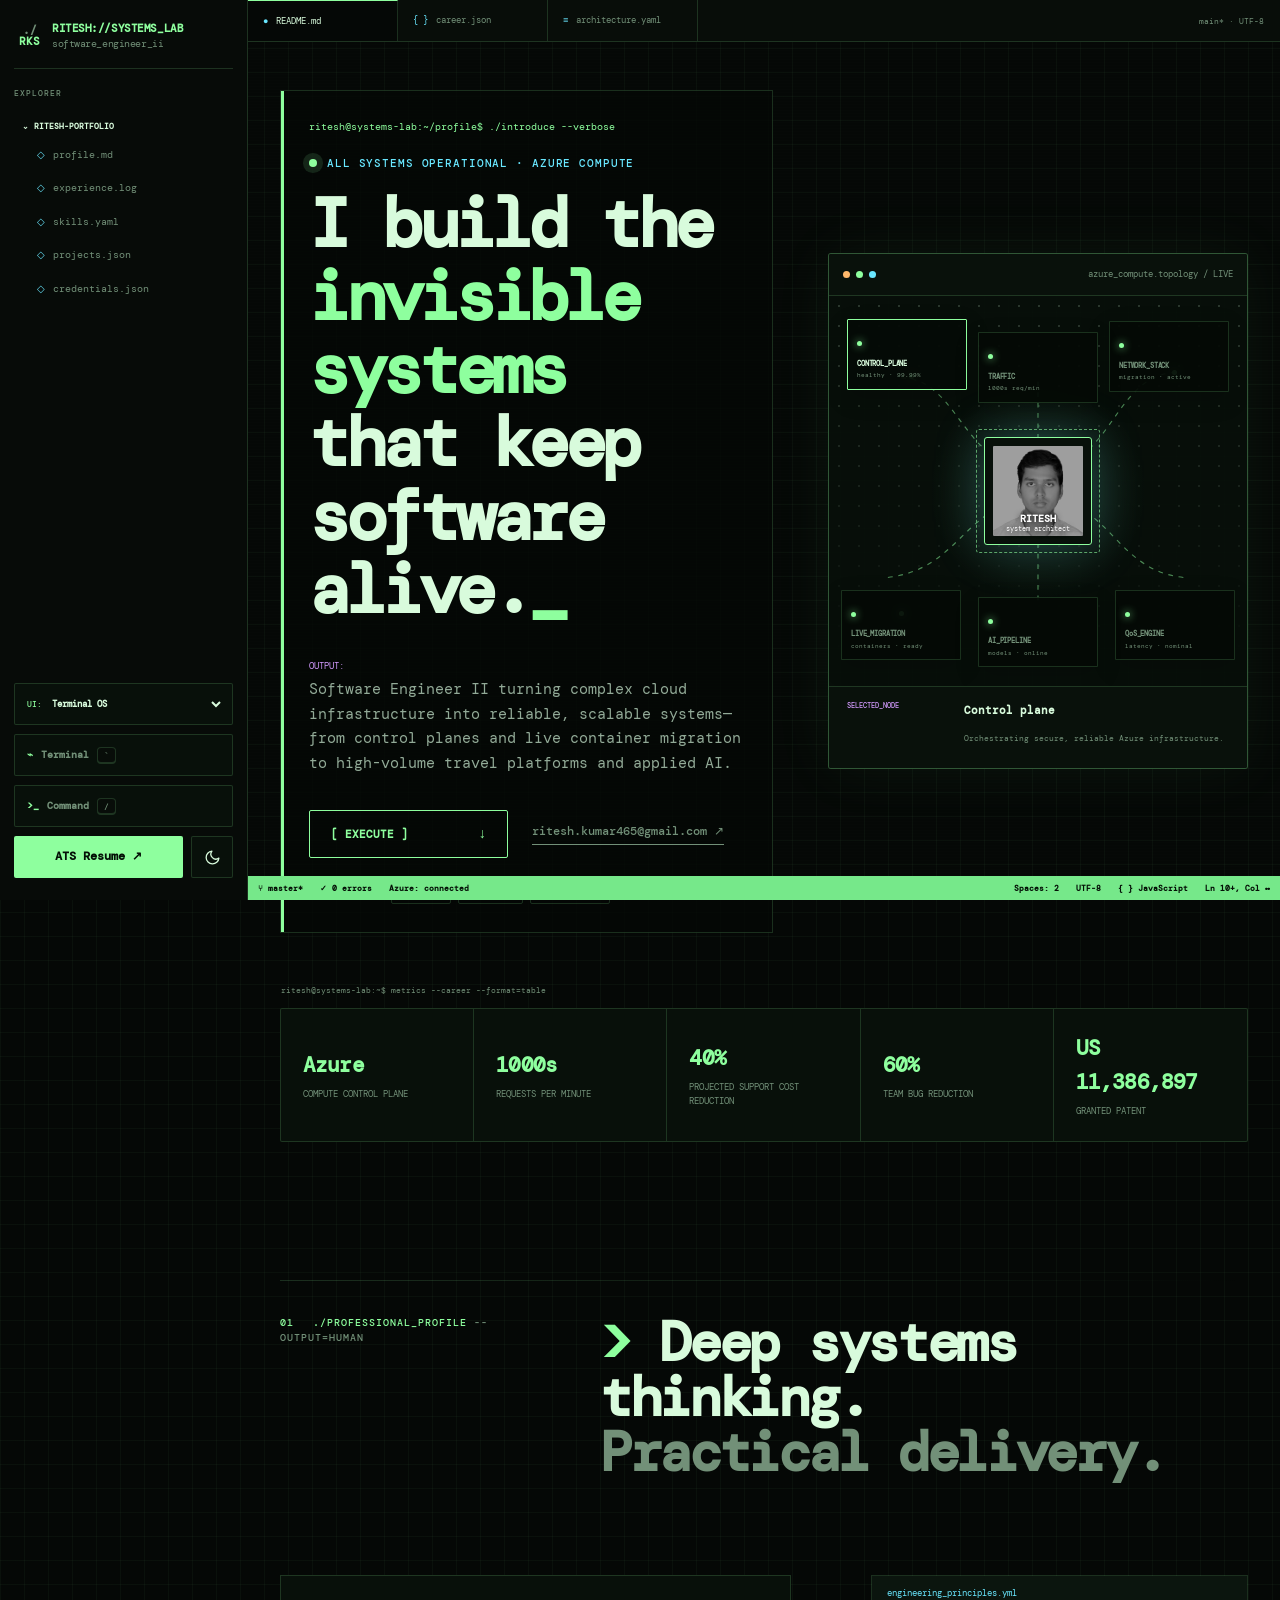
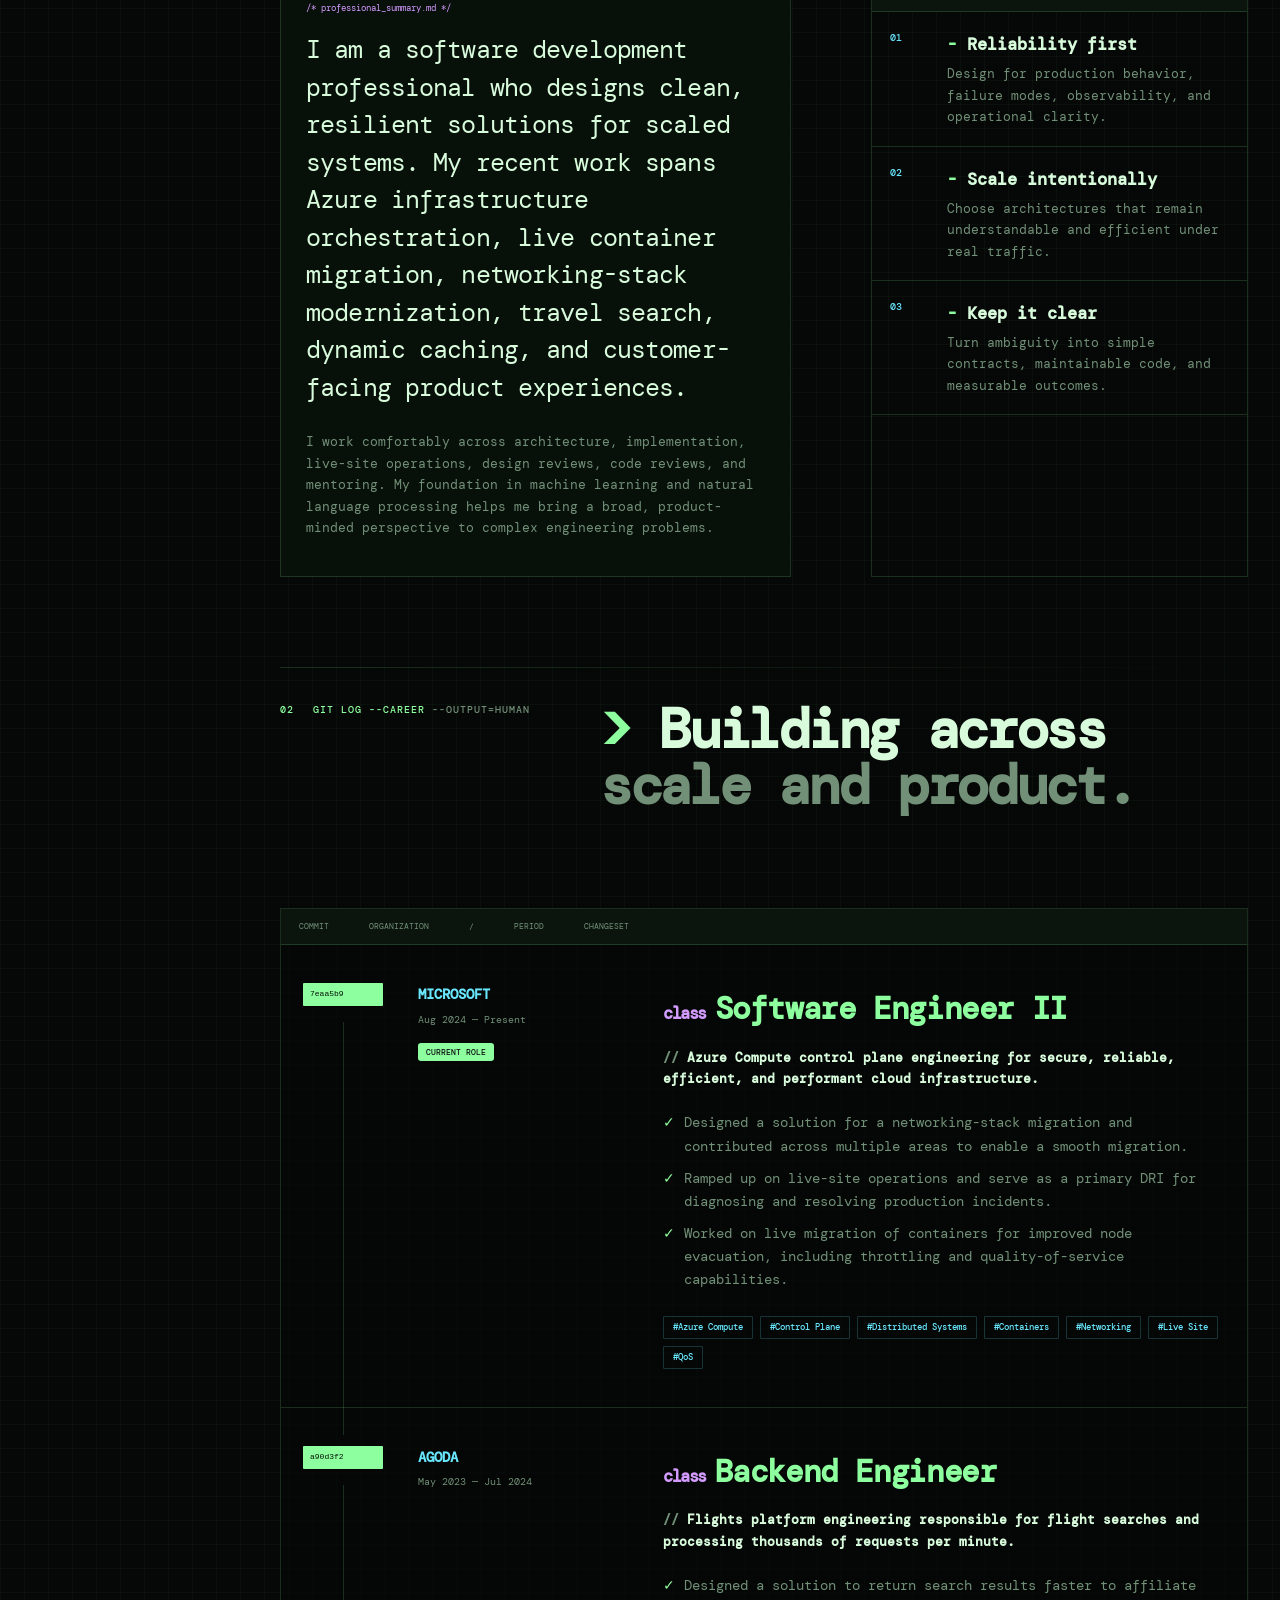
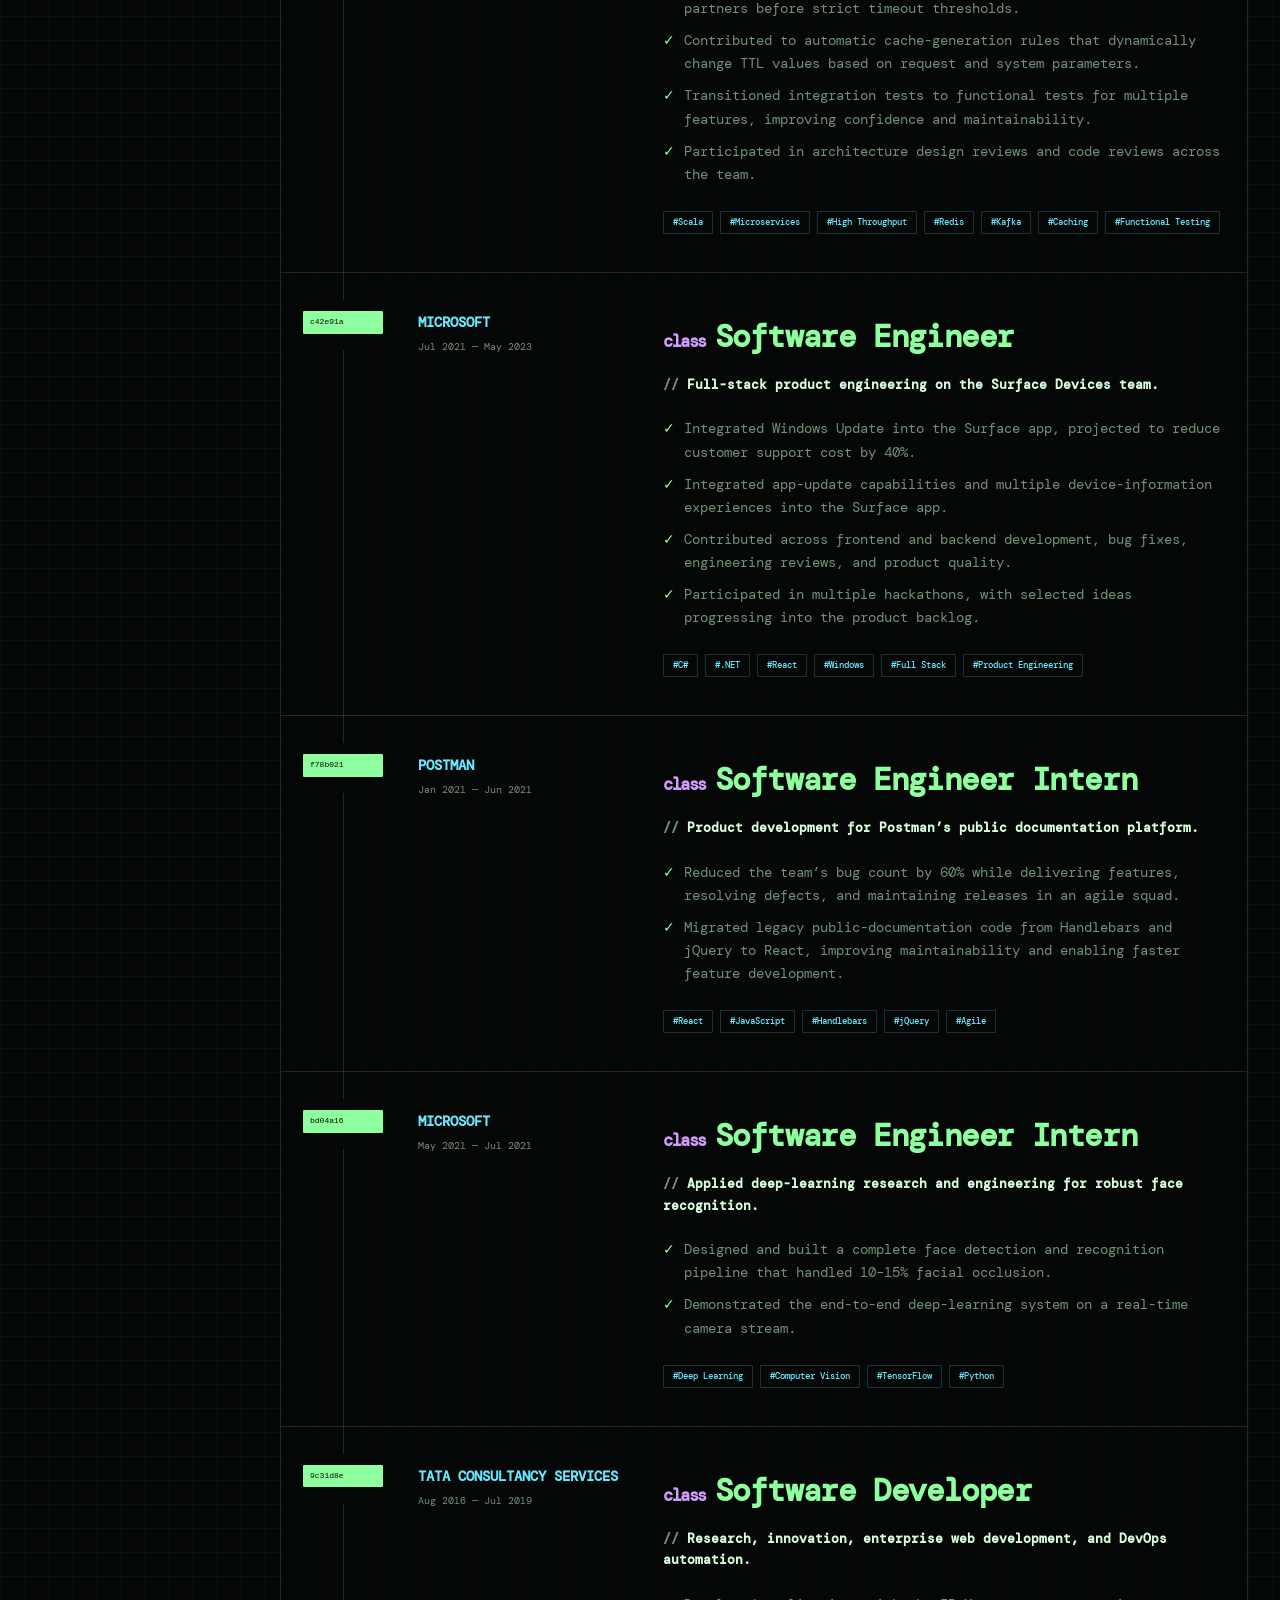
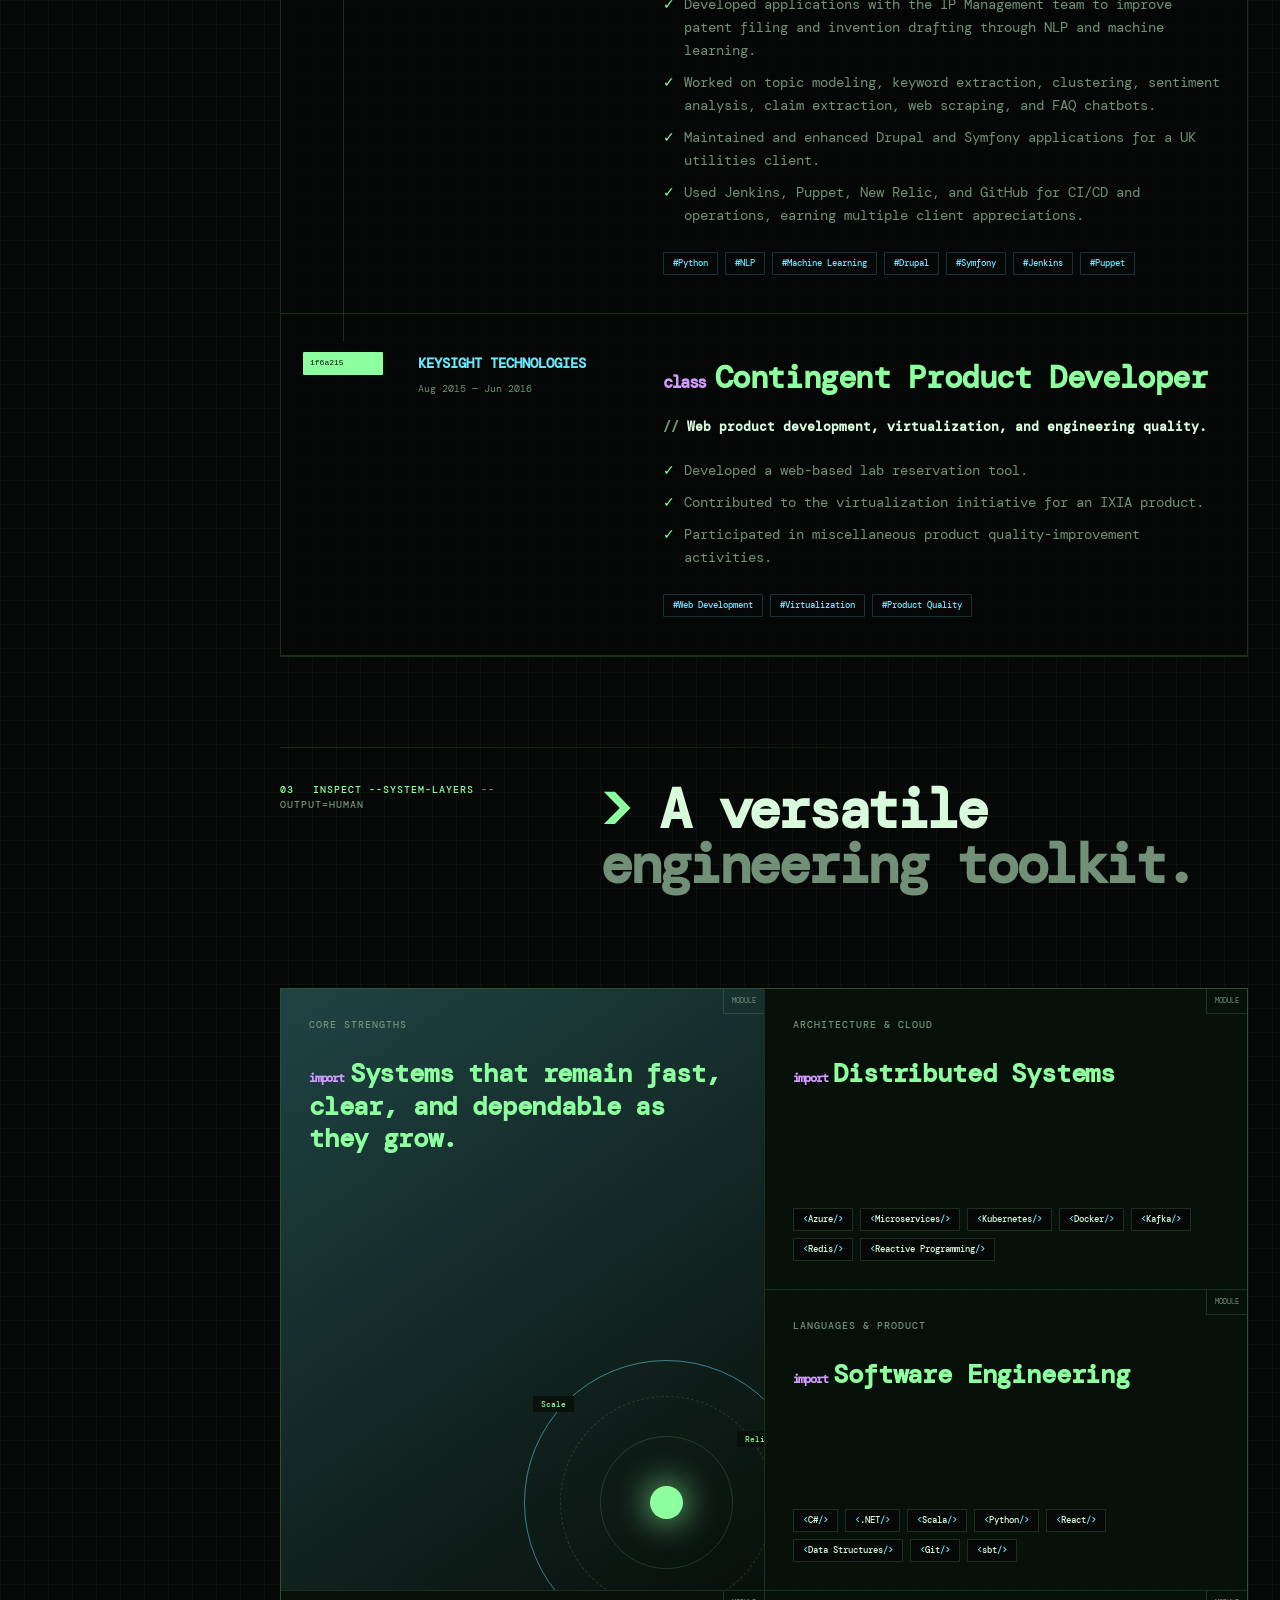
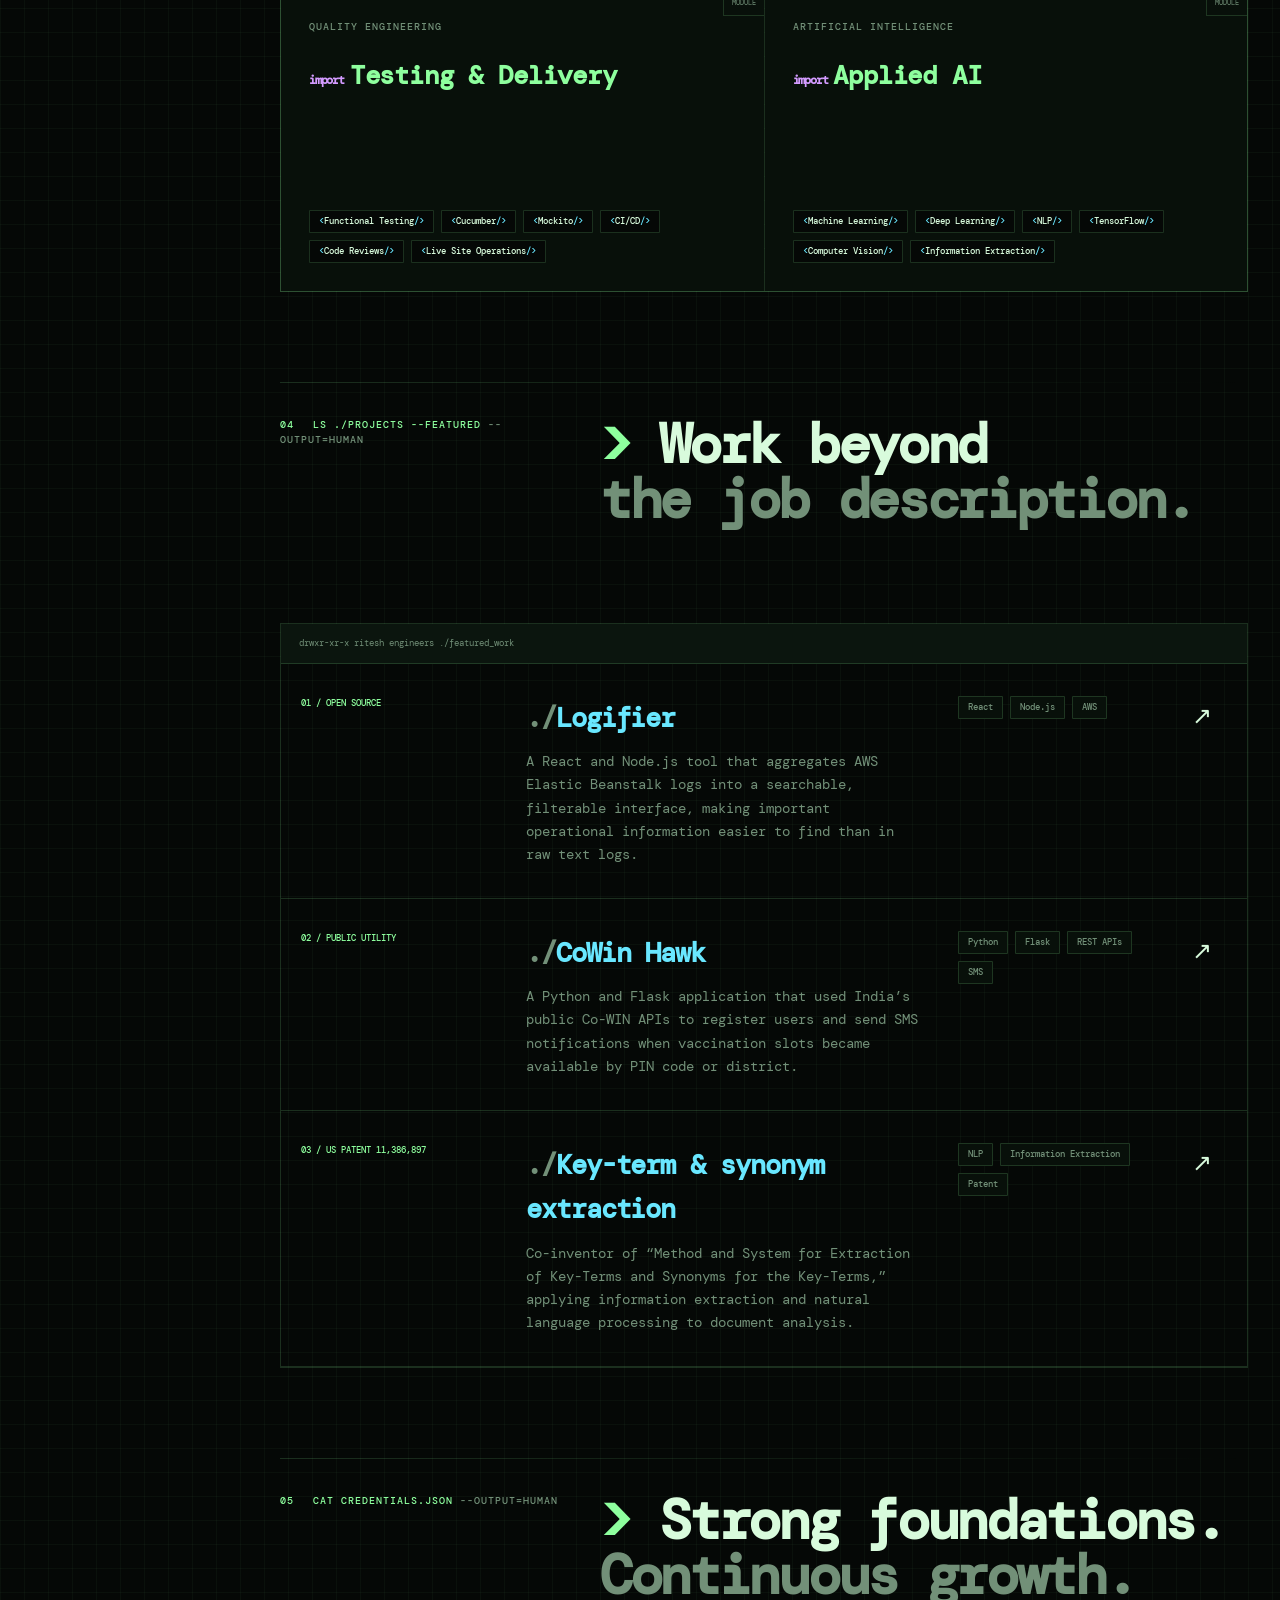
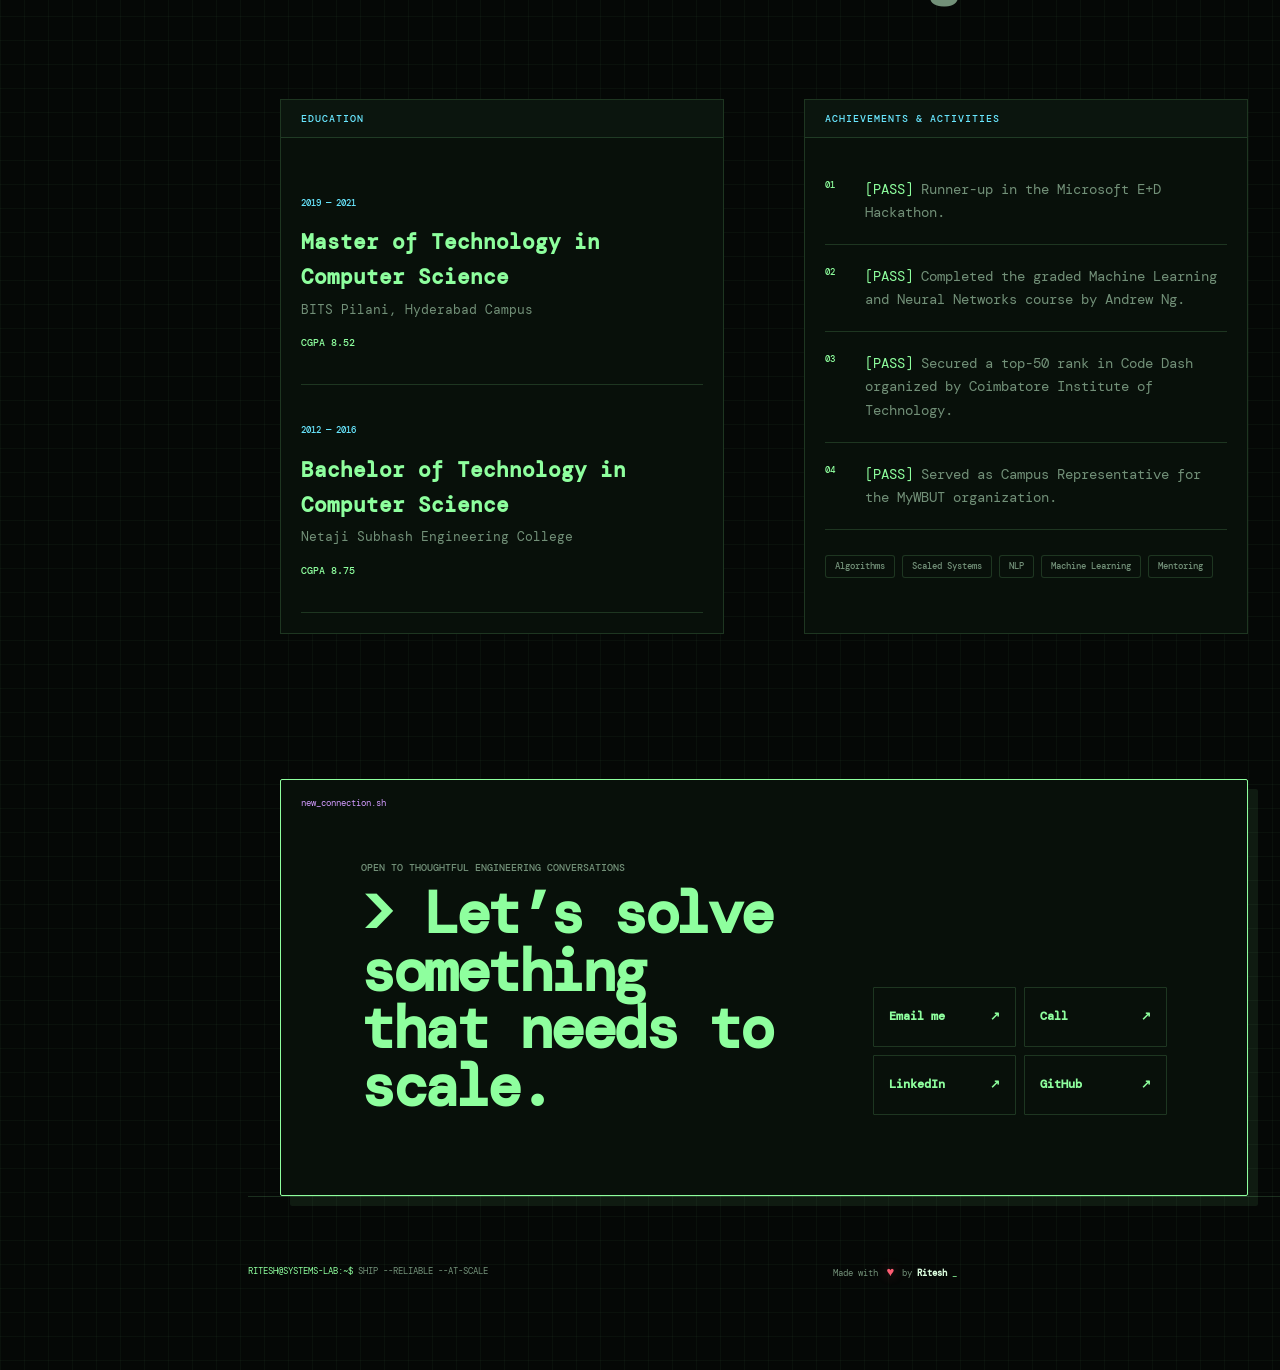
==== commit 12d59852: "Polish terminal workspace and mobile UX Co-authored-by: Copilot <223556219+Copilot@users.noreply.git" ====
--- a/index.html
+++ b/index.html
@@ -125,11 +125,11 @@
         <span class="sr-only">Toggle navigation</span>
       </button>
       <div class="nav-menu" id="nav-menu">
-        <a href="#profile">Profile</a>
-        <a href="#experience">Experience</a>
-        <a href="#expertise">Expertise</a>
-        <a href="#projects">Projects</a>
-        <a href="#credentials">Credentials</a>
+        <a href="#profile" data-file="profile.md">Profile</a>
+        <a href="#experience" data-file="experience.log">Experience</a>
+        <a href="#expertise" data-file="skills.yaml">Expertise</a>
+        <a href="#projects" data-file="projects.json">Projects</a>
+        <a href="#credentials" data-file="credentials.json">Credentials</a>
       </div>
       <div class="nav-actions">
         <label class="interface-picker">
@@ -149,6 +149,13 @@
       </div>
     </nav>
   </header>
+  <div class="editor-tabs" aria-hidden="true">
+    <span class="active"><i>●</i> README.md</span>
+    <span><i>{ }</i> career.json</span>
+    <span><i>≡</i> architecture.yaml</span>
+    <span class="editor-spacer"></span>
+    <small>main* · UTF-8</small>
+  </div>
 
   <main id="content">
     <section class="hero shell" id="home">
@@ -160,6 +167,12 @@
           <div class="hero-actions">
             <a class="primary-action" href="#experience">Enter the system <span>↓</span></a>
             <a class="text-action" href="mailto:ritesh.kumar465@gmail.com">ritesh.kumar465@gmail.com <span>↗</span></a>
+          </div>
+          <div class="terminal-shortcuts" aria-label="Quick terminal commands">
+            <span>quick_commands:</span>
+            <button type="button" data-terminal-command="whoami">whoami</button>
+            <button type="button" data-terminal-command="experience">git log</button>
+            <button type="button" data-terminal-command="skills">cat skills</button>
           </div>
         </div>
 
@@ -476,5 +489,21 @@
     <p class="made-with-love">Made with <span class="heart" aria-label="love">♥</span> by <strong>Ritesh</strong> <span class="code-cursor" aria-hidden="true">_</span></p>
     <a href="#home">Back to top ↑</a>
   </footer>
+  <div class="ide-statusbar" aria-hidden="true">
+    <span>⑂ master*</span>
+    <span>✓ 0 errors</span>
+    <span>Azure: connected</span>
+    <span class="status-spacer"></span>
+    <span>Spaces: 2</span>
+    <span>UTF-8</span>
+    <span>{ } JavaScript</span>
+    <span>Ln 10+, Col ∞</span>
+  </div>
+  <nav class="mobile-command-dock" aria-label="Mobile quick navigation">
+    <a href="#home"><span>⌂</span>home</a>
+    <a href="#experience"><span>⑂</span>career</a>
+    <button type="button" data-terminal-command="help"><span>&gt;_</span>terminal</button>
+    <a href="#projects"><span>{ }</span>work</a>
+  </nav>
 </body>
 </html>
--- a/css/site.css
+++ b/css/site.css
@@ -68,6 +68,7 @@
 .skip-link:focus { position: fixed; z-index: 200; top: 12px; left: 12px; padding: 10px 16px; background: var(--lime); color: #090b10; border-radius: 8px; }
 .progress-bar { position: fixed; z-index: 100; top: 0; left: 0; width: 0; height: 3px; background: linear-gradient(90deg, var(--blue), var(--purple), var(--lime)); }
 .print-header { display: none; }
+.editor-tabs, .ide-statusbar, .mobile-command-dock, .terminal-shortcuts { display: none; }
 .cursor-glow {
   position: fixed;
   z-index: -1;
@@ -391,6 +392,19 @@
   --orange: #ffb86b;
   --shadow: 0 30px 100px rgba(0, 0, 0, .6);
 }
+html[data-interface="terminal"][data-theme="light"] {
+  --bg: #100d07;
+  --bg-alt: #171106;
+  --panel: #151006;
+  --panel-2: #1c1508;
+  --text: #fff2cc;
+  --muted: #aa9063;
+  --line: rgba(255, 190, 91, .2);
+  --blue: #63e3ff;
+  --lime: #ffbd5b;
+  --purple: #ff8fd8;
+  --orange: #ff7c63;
+}
 html[data-interface="terminal"] body {
   background:
     linear-gradient(rgba(142,255,158,.035) 1px, transparent 1px),
@@ -467,7 +481,7 @@
 html[data-interface="terminal"] h1 em { color: var(--lime); }
 html[data-interface="terminal"] h1::after { content: "_"; color: var(--lime); animation: cursor-blink .8s steps(1) infinite; }
 html[data-interface="terminal"] .hero-summary { color: #92aa97; font-size: 15px; }
-html[data-interface="terminal"] .hero-summary::before { content: "OUTPUT:\\A"; white-space: pre; color: var(--purple); font-size: 9px; }
+html[data-interface="terminal"] .hero-summary::before { content: "OUTPUT:\A"; white-space: pre; color: var(--purple); font-size: 9px; }
 html[data-interface="terminal"] .primary-action { min-height: 48px; color: var(--lime); background: transparent; border: 1px solid var(--lime); border-radius: 2px; }
 html[data-interface="terminal"] .primary-action::before { content: "[ EXECUTE ]"; font-size: 11px; }
 html[data-interface="terminal"] .primary-action:hover { color: #041006; background: var(--lime); box-shadow: 6px 6px 0 rgba(142,255,158,.14); }
@@ -579,8 +593,150 @@
 html[data-interface="terminal"] .contact-actions a { color: var(--lime); background: transparent; border: 1px solid var(--line); border-radius: 1px; }
 html[data-interface="terminal"] .contact-actions a:hover { background: var(--lime); color: #041006; }
 html[data-interface="terminal"] .footer { border-top: 1px solid var(--line); }
-
-@media (max-width: 980px) {
+html[data-interface="terminal"] .editor-tabs {
+  position: fixed;
+  z-index: 65;
+  top: 0;
+  right: 0;
+  left: 248px;
+  height: 42px;
+  display: flex;
+  align-items: stretch;
+  overflow: hidden;
+  background: #080d09;
+  border-bottom: 1px solid var(--line);
+}
+html[data-interface="terminal"] .editor-tabs > span {
+  min-width: 150px;
+  padding: 0 15px;
+  display: flex;
+  align-items: center;
+  gap: 8px;
+  color: var(--muted);
+  border-right: 1px solid var(--line);
+  font: 400 9px/1 "DM Mono", monospace;
+}
+html[data-interface="terminal"] .editor-tabs > span i { color: var(--blue); font-style: normal; }
+html[data-interface="terminal"] .editor-tabs > span.active { color: var(--text); background: var(--bg); border-top: 1px solid var(--lime); }
+html[data-interface="terminal"] .editor-tabs .editor-spacer { flex: 1; min-width: 0; border: 0; }
+html[data-interface="terminal"] .editor-tabs small { padding: 0 16px; align-self: center; color: var(--muted); font: 400 8px/1 "DM Mono", monospace; white-space: nowrap; }
+html[data-interface="terminal"] .ide-statusbar {
+  position: fixed;
+  z-index: 90;
+  right: 0;
+  bottom: 0;
+  left: 248px;
+  height: 24px;
+  padding: 0 10px;
+  display: flex;
+  align-items: center;
+  gap: 17px;
+  background: #76e88a;
+  color: #041006;
+  font: 600 8px/1 "DM Mono", monospace;
+}
+html[data-interface="terminal"] .status-spacer { flex: 1; }
+html[data-interface="terminal"] main,
+html[data-interface="terminal"] .footer { margin-left: 248px; }
+html[data-interface="terminal"] .shell { width: min(1120px, calc(100% - 64px)); }
+html[data-interface="terminal"] .site-header {
+  top: 0;
+  right: auto;
+  bottom: 0;
+  width: 248px;
+  background: #070b08;
+  border-right: 1px solid var(--line);
+  border-bottom: 0;
+}
+html[data-interface="terminal"] .site-header.scrolled { background: #070b08; border-color: var(--line); backdrop-filter: none; }
+html[data-interface="terminal"] .nav {
+  width: 100%;
+  min-height: 100%;
+  padding: 22px 14px;
+  display: flex;
+  flex-direction: column;
+  align-items: stretch;
+  gap: 20px;
+}
+html[data-interface="terminal"] .brand { width: 100%; margin: 0; padding: 0 5px 17px; border-bottom: 1px solid var(--line); }
+html[data-interface="terminal"] .brand-copy { display: block; font-size: 11px; }
+html[data-interface="terminal"] .nav::before {
+  order: 1;
+  content: "EXPLORER";
+  color: var(--muted);
+  font: 500 8px/1 "DM Mono", monospace;
+  letter-spacing: .12em;
+}
+html[data-interface="terminal"] .nav-menu {
+  order: 2;
+  width: 100%;
+  display: flex;
+  flex-direction: column;
+  align-items: stretch;
+  gap: 1px;
+}
+html[data-interface="terminal"] .nav-menu::before {
+  padding: 5px 8px 8px;
+  content: "⌄  RITESH-PORTFOLIO";
+  color: var(--text);
+  font: 600 8px/1 "DM Mono", monospace;
+}
+html[data-interface="terminal"] .nav-menu a {
+  padding: 8px 9px 8px 23px;
+  font-size: 0;
+  border: 0;
+  border-radius: 0;
+}
+html[data-interface="terminal"] .nav-menu a::before {
+  margin-right: 8px;
+  content: "◇";
+  color: var(--blue);
+  font-size: 10px;
+}
+html[data-interface="terminal"] .nav-menu a::after { content: attr(data-file); font: 400 10px/1 "DM Mono", monospace; }
+html[data-interface="terminal"] .nav-menu a:hover,
+html[data-interface="terminal"] .nav-menu a.active { background: rgba(142,255,158,.07); box-shadow: inset 2px 0 0 var(--lime); }
+html[data-interface="terminal"] .nav-actions {
+  order: 3;
+  width: 100%;
+  margin-top: auto;
+  display: grid;
+  grid-template-columns: 1fr 42px;
+}
+html[data-interface="terminal"] .interface-picker { grid-column: 1 / -1; width: 100%; border-radius: 2px; }
+html[data-interface="terminal"] .interface-select { max-width: none; flex: 1; }
+html[data-interface="terminal"] .terminal-trigger,
+html[data-interface="terminal"] .command-trigger { width: 100%; justify-content: flex-start; border-radius: 2px; }
+html[data-interface="terminal"] .terminal-trigger,
+html[data-interface="terminal"] .command-trigger,
+html[data-interface="terminal"] .resume-button { grid-column: 1 / -1; }
+html[data-interface="terminal"] .theme-toggle { grid-column: 2; grid-row: 4; justify-self: end; border-radius: 2px; }
+html[data-interface="terminal"] .resume-button { min-height: 42px; grid-row: 4; margin-right: 50px; }
+html[data-interface="terminal"] .hero { min-height: calc(100svh - 24px); padding-top: 90px; }
+html[data-interface="terminal"] .terminal-shortcuts {
+  margin-top: 24px;
+  display: flex;
+  flex-wrap: wrap;
+  align-items: center;
+  gap: 7px;
+  color: var(--muted);
+  font: 400 8px/1 "DM Mono", monospace;
+}
+html[data-interface="terminal"] .terminal-shortcuts button {
+  padding: 6px 9px;
+  background: transparent;
+  color: var(--blue);
+  border: 1px solid var(--line);
+  border-radius: 2px;
+  cursor: pointer;
+  font: 500 8px/1 "DM Mono", monospace;
+}
+html[data-interface="terminal"] .terminal-shortcuts button::before { content: "$ "; color: var(--lime); }
+html[data-interface="terminal"] .terminal-shortcuts button:hover { color: #041006; background: var(--lime); border-color: var(--lime); }
+html[data-interface="terminal"] .terminal-shortcuts button:hover::before { color: #041006; }
+html[data-interface="terminal"] .footer { margin-bottom: 24px; }
+
+@media (max-width: 1180px) {
   :root { --shell: min(100% - 34px, 760px); }
   .nav-toggle { display: block; order: 2; }
   .nav-actions { margin-left: auto; }
@@ -600,6 +756,59 @@
   .project { grid-template-columns: 120px 1fr 35px; }
   .project-stack { grid-column: 2; }
   .contact { gap: 45px; }
+  html[data-interface="terminal"] .site-header {
+    top: 0;
+    right: 0;
+    bottom: auto;
+    width: auto;
+    background: rgba(5, 8, 6, .96);
+    border-right: 0;
+    border-bottom: 1px solid var(--line);
+  }
+  html[data-interface="terminal"] .nav {
+    width: var(--shell);
+    min-height: 68px;
+    padding: 0;
+    flex-direction: row;
+    align-items: center;
+    gap: 8px;
+  }
+  html[data-interface="terminal"] .nav::before { display: none; }
+  html[data-interface="terminal"] .brand { width: auto; margin-right: auto; padding: 0; border: 0; }
+  html[data-interface="terminal"] .nav-menu {
+    position: absolute;
+    top: 68px;
+    right: 17px;
+    left: 17px;
+    width: auto;
+    padding: 12px;
+    display: none;
+    background: #070b08;
+    border: 1px solid var(--line);
+  }
+  html[data-interface="terminal"] .nav-menu.open { display: flex; }
+  html[data-interface="terminal"] .nav-actions { width: auto; margin: 0; display: flex; }
+  html[data-interface="terminal"] .interface-picker { width: 126px; }
+  html[data-interface="terminal"] .command-trigger,
+  html[data-interface="terminal"] .resume-button { display: none; }
+  html[data-interface="terminal"] .terminal-trigger { width: 42px; justify-content: center; }
+  html[data-interface="terminal"] .terminal-trigger > span { font-size: 16px; }
+  html[data-interface="terminal"] .terminal-trigger kbd { display: none; }
+  html[data-interface="terminal"] main,
+  html[data-interface="terminal"] .footer { margin-left: 0; }
+  html[data-interface="terminal"] .shell { width: var(--shell); }
+  html[data-interface="terminal"] .editor-tabs {
+    top: 68px;
+    left: 0;
+    height: 36px;
+    overflow-x: auto;
+    scrollbar-width: none;
+  }
+  html[data-interface="terminal"] .editor-tabs .editor-spacer,
+  html[data-interface="terminal"] .editor-tabs small { display: none; }
+  html[data-interface="terminal"] .ide-statusbar { display: none; }
+  html[data-interface="terminal"] .hero { padding-top: 145px; }
+  html[data-interface="terminal"] .hero-grid { grid-template-columns: 1fr; gap: 38px; }
 }
 
 @media (max-width: 680px) {
@@ -661,6 +870,99 @@
   html[data-interface="terminal"] .experience-body { grid-column: 1; }
   html[data-interface="terminal"] .experience-index::after { display: none; }
   html[data-interface="terminal"] .project { grid-template-columns: 1fr 28px; }
+  html[data-interface="terminal"] .site-header {
+    top: 0;
+    right: 0;
+    bottom: auto;
+    width: auto;
+    background: rgba(5, 8, 6, .96);
+    border-right: 0;
+    border-bottom: 1px solid var(--line);
+  }
+  html[data-interface="terminal"] .nav {
+    width: var(--shell);
+    min-height: 68px;
+    padding: 0;
+    flex-direction: row;
+    align-items: center;
+    gap: 8px;
+  }
+  html[data-interface="terminal"] .nav::before { display: none; }
+  html[data-interface="terminal"] .brand { width: auto; margin-right: auto; padding: 0; border: 0; }
+  html[data-interface="terminal"] .brand-copy { display: none; }
+  html[data-interface="terminal"] .nav-menu {
+    position: absolute;
+    top: 68px;
+    right: 17px;
+    left: 17px;
+    width: auto;
+    padding: 12px;
+    display: none;
+    background: #070b08;
+    border: 1px solid var(--line);
+  }
+  html[data-interface="terminal"] .nav-menu.open { display: flex; }
+  html[data-interface="terminal"] .nav-actions {
+    width: auto;
+    margin: 0;
+    display: flex;
+  }
+  html[data-interface="terminal"] .interface-picker { width: 126px; }
+  html[data-interface="terminal"] .terminal-trigger { width: 42px; justify-content: center; }
+  html[data-interface="terminal"] .terminal-trigger > span { font-size: 16px; }
+  html[data-interface="terminal"] .terminal-trigger kbd { display: none; }
+  html[data-interface="terminal"] .theme-toggle { display: none; }
+  html[data-interface="terminal"] .resume-button { display: none; }
+  html[data-interface="terminal"] main,
+  html[data-interface="terminal"] .footer { margin-left: 0; }
+  html[data-interface="terminal"] .shell { width: var(--shell); }
+  html[data-interface="terminal"] .editor-tabs {
+    top: 68px;
+    left: 0;
+    height: 36px;
+    overflow-x: auto;
+    scrollbar-width: none;
+  }
+  html[data-interface="terminal"] .editor-tabs > span { min-width: 125px; padding: 0 11px; font-size: 8px; }
+  html[data-interface="terminal"] .editor-tabs .editor-spacer,
+  html[data-interface="terminal"] .editor-tabs small { display: none; }
+  html[data-interface="terminal"] .ide-statusbar { display: none; }
+  html[data-interface="terminal"] .hero { padding-top: 145px; }
+  html[data-interface="terminal"] .hero-grid { grid-template-columns: 1fr; gap: 38px; }
+  html[data-interface="terminal"] body { padding-bottom: 62px; }
+  html[data-interface="terminal"] .mobile-command-dock {
+    position: fixed;
+    z-index: 75;
+    right: 8px;
+    bottom: 8px;
+    left: 8px;
+    min-height: 52px;
+    padding: 5px;
+    display: grid;
+    grid-template-columns: repeat(4, 1fr);
+    background: rgba(7, 11, 8, .94);
+    border: 1px solid var(--line);
+    border-radius: 5px;
+    box-shadow: 0 15px 45px rgba(0,0,0,.5);
+    backdrop-filter: blur(14px);
+  }
+  html[data-interface="terminal"] .mobile-command-dock a,
+  html[data-interface="terminal"] .mobile-command-dock button {
+    display: flex;
+    flex-direction: column;
+    align-items: center;
+    justify-content: center;
+    gap: 3px;
+    background: transparent;
+    color: var(--muted);
+    border: 0;
+    font: 500 7px/1 "DM Mono", monospace;
+  }
+  html[data-interface="terminal"] .mobile-command-dock span { color: var(--lime); font-size: 13px; }
+  html[data-interface="terminal"] .hero-copy { border-left-width: 2px; }
+  html[data-interface="terminal"] .hero-copy::before { font-size: 7px; overflow-wrap: anywhere; }
+  html[data-interface="terminal"] .terminal-shortcuts > span { width: 100%; }
+  html[data-interface="terminal"] .footer { margin-bottom: 62px; }
 }
 
 @media (prefers-reduced-motion: reduce) {
@@ -682,7 +984,7 @@
     --lime: #377500;
   }
   body { background: #fff; color: #111; font-size: 9.5pt; line-height: 1.4; }
-  body::before, .site-header, .progress-bar, .hero, .principles, .orbit, .contact, .footer, .boot-screen, .command-palette, .terminal-mode, .cursor-glow, .interface-picker { display: none !important; }
+  body::before, .site-header, .progress-bar, .hero, .principles, .orbit, .contact, .footer, .boot-screen, .command-palette, .terminal-mode, .cursor-glow, .interface-picker, .editor-tabs, .ide-statusbar, .mobile-command-dock { display: none !important; }
   .shell { width: 100%; }
   .print-header { display: block; padding-bottom: 5mm; border-bottom: 1px solid #888; }
   .print-header h1 { margin: 0 0 2mm; font-size: 25pt; line-height: 1; }
